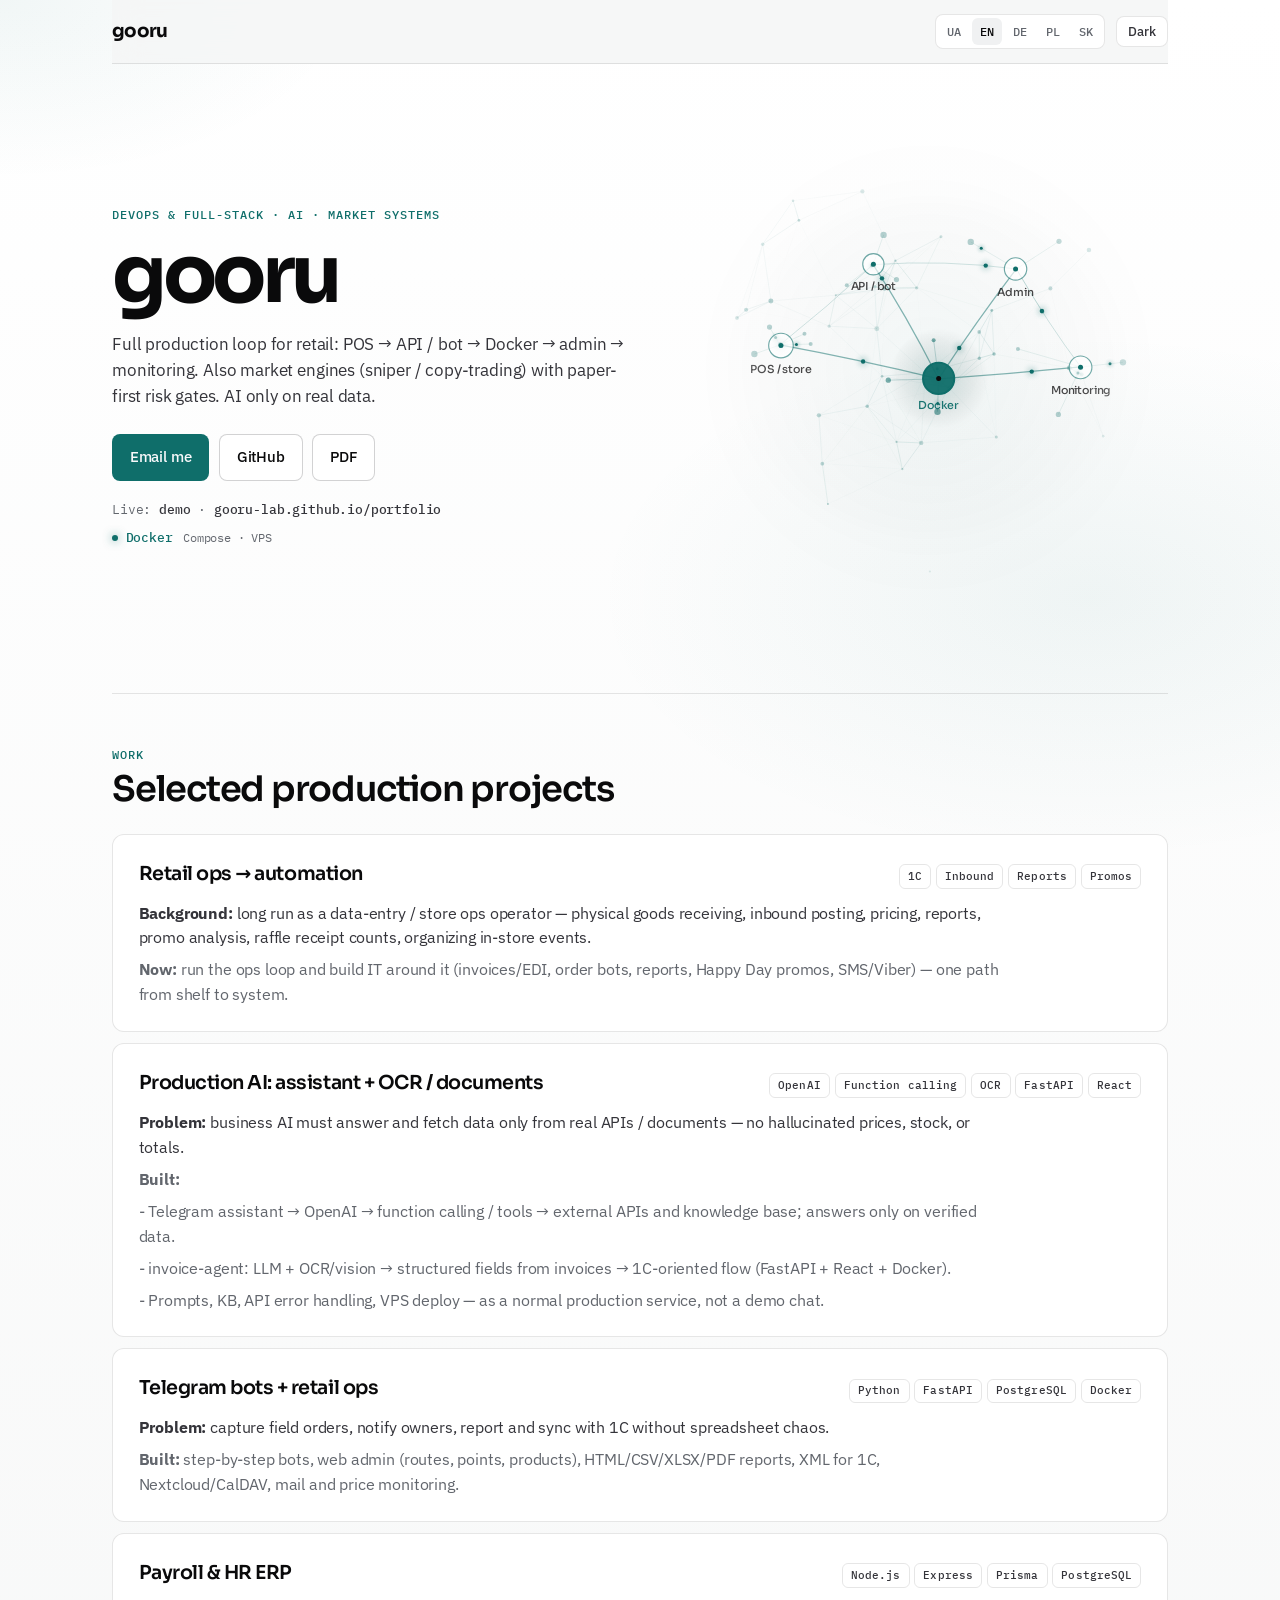
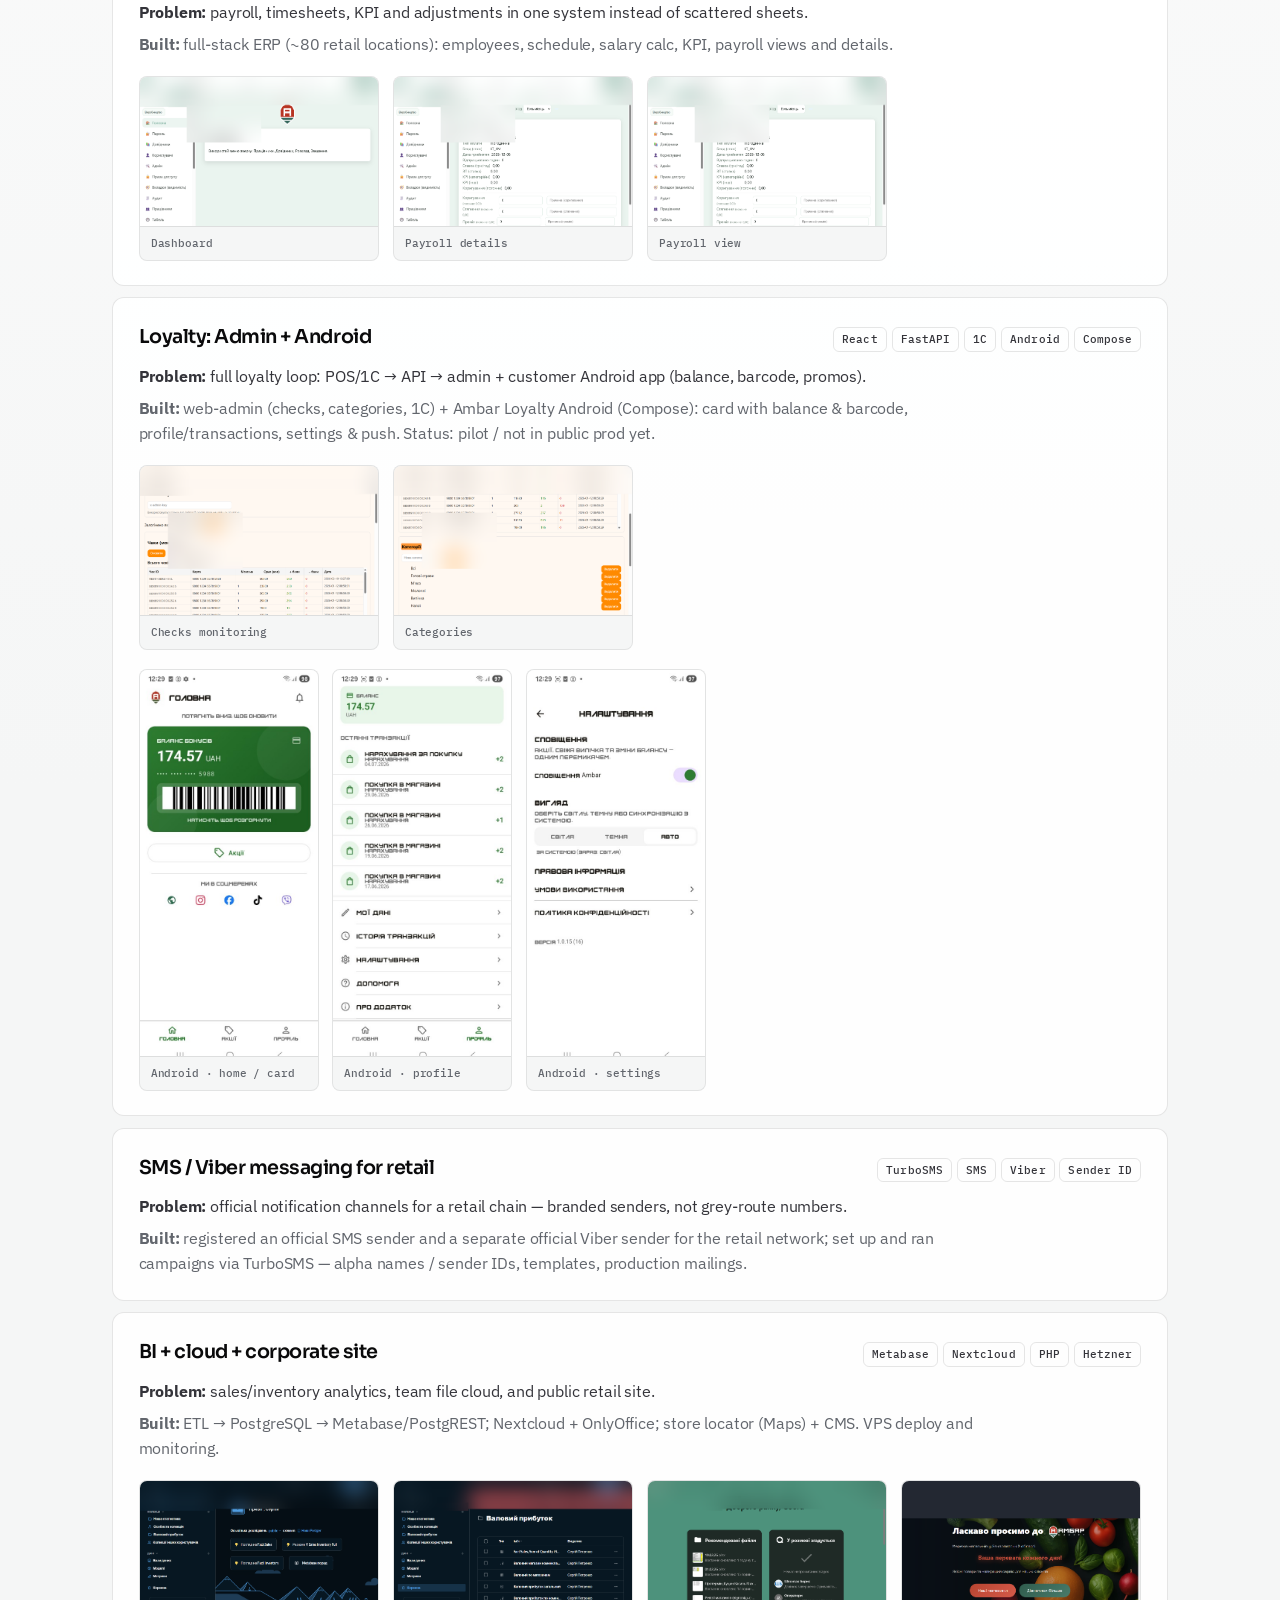
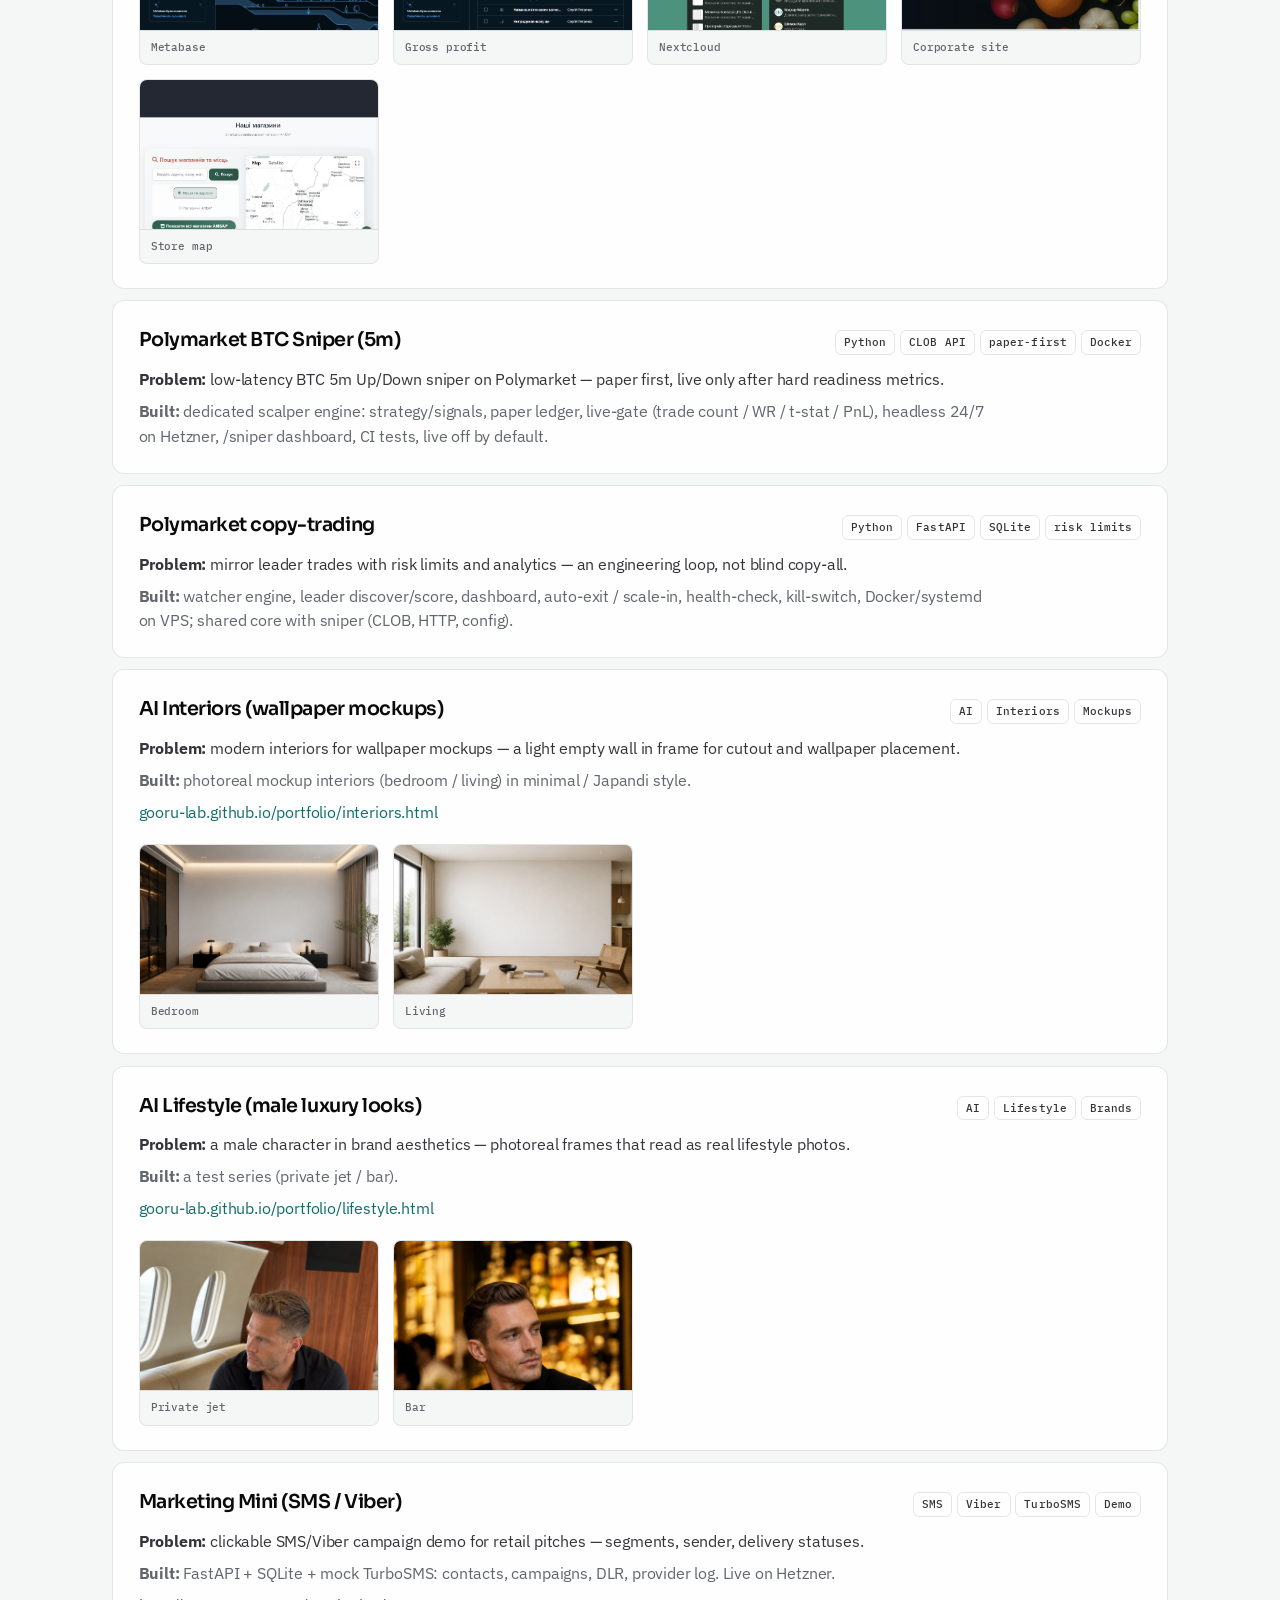
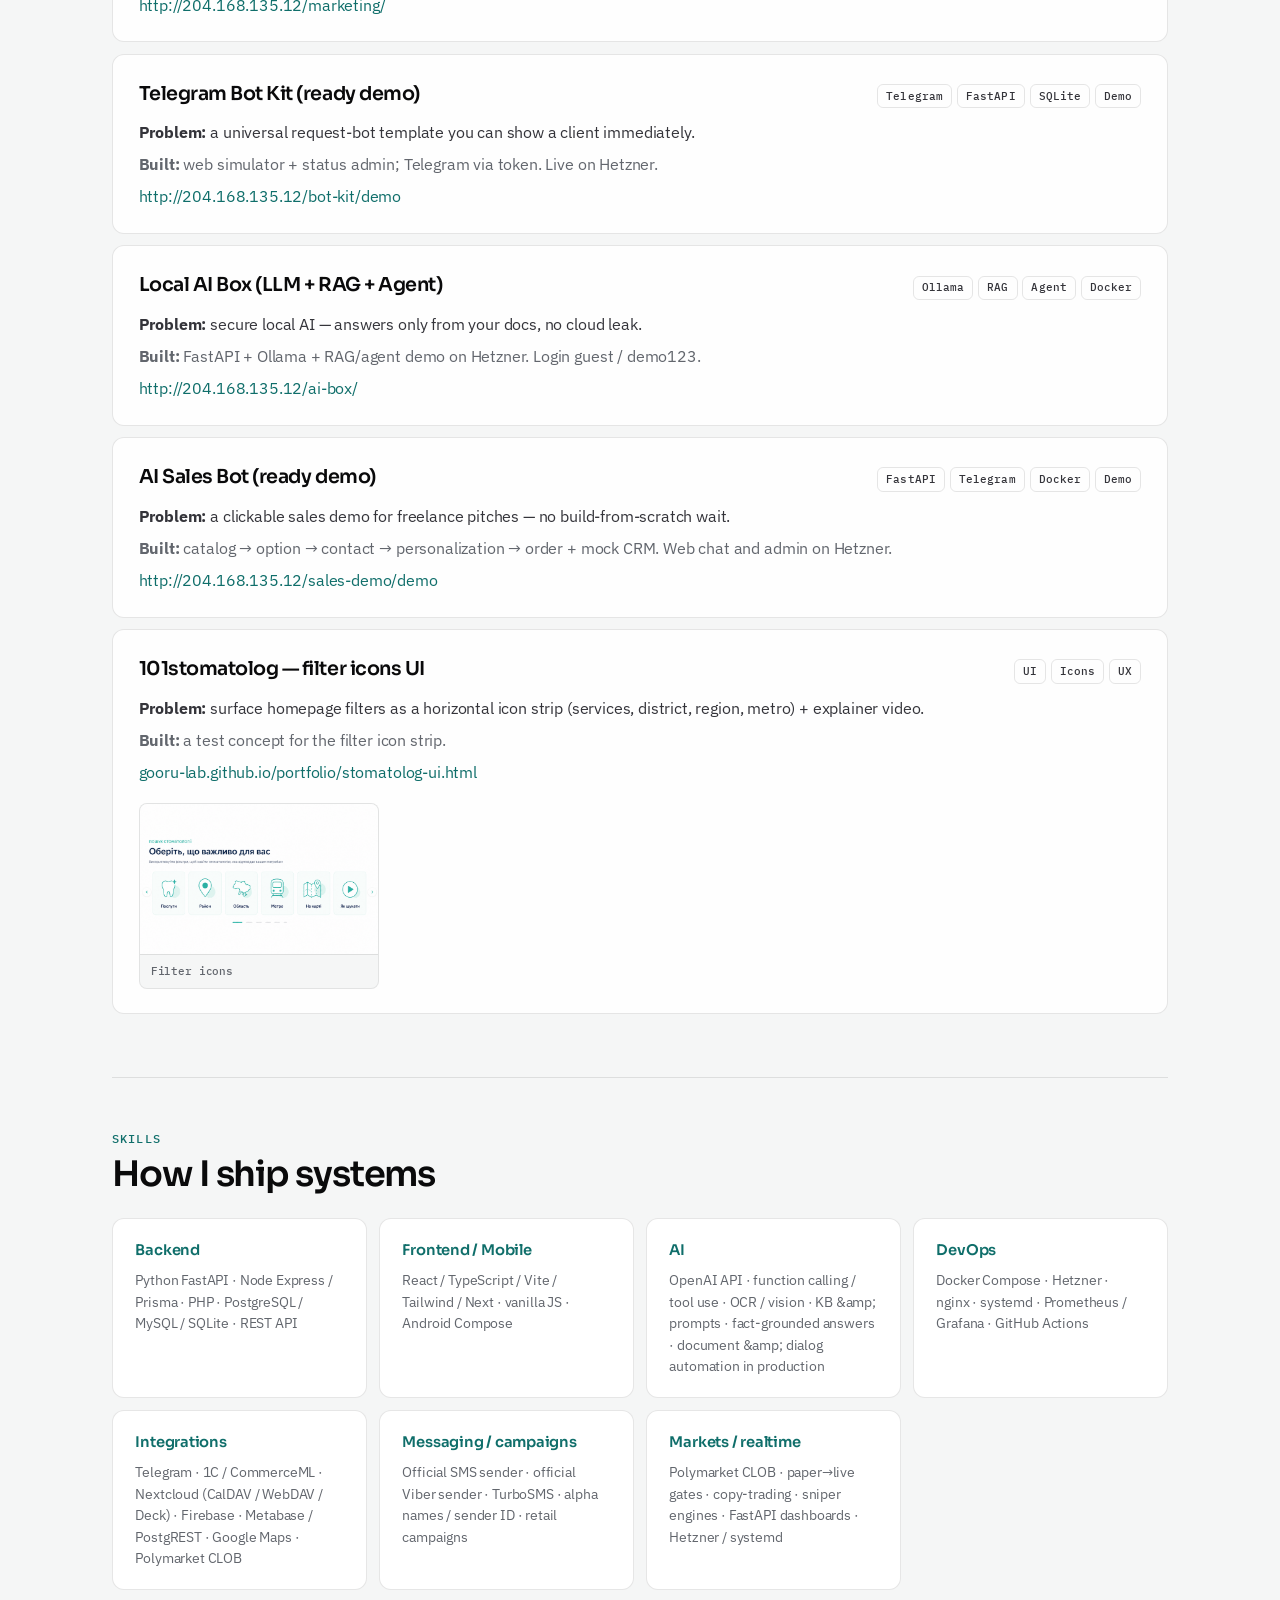
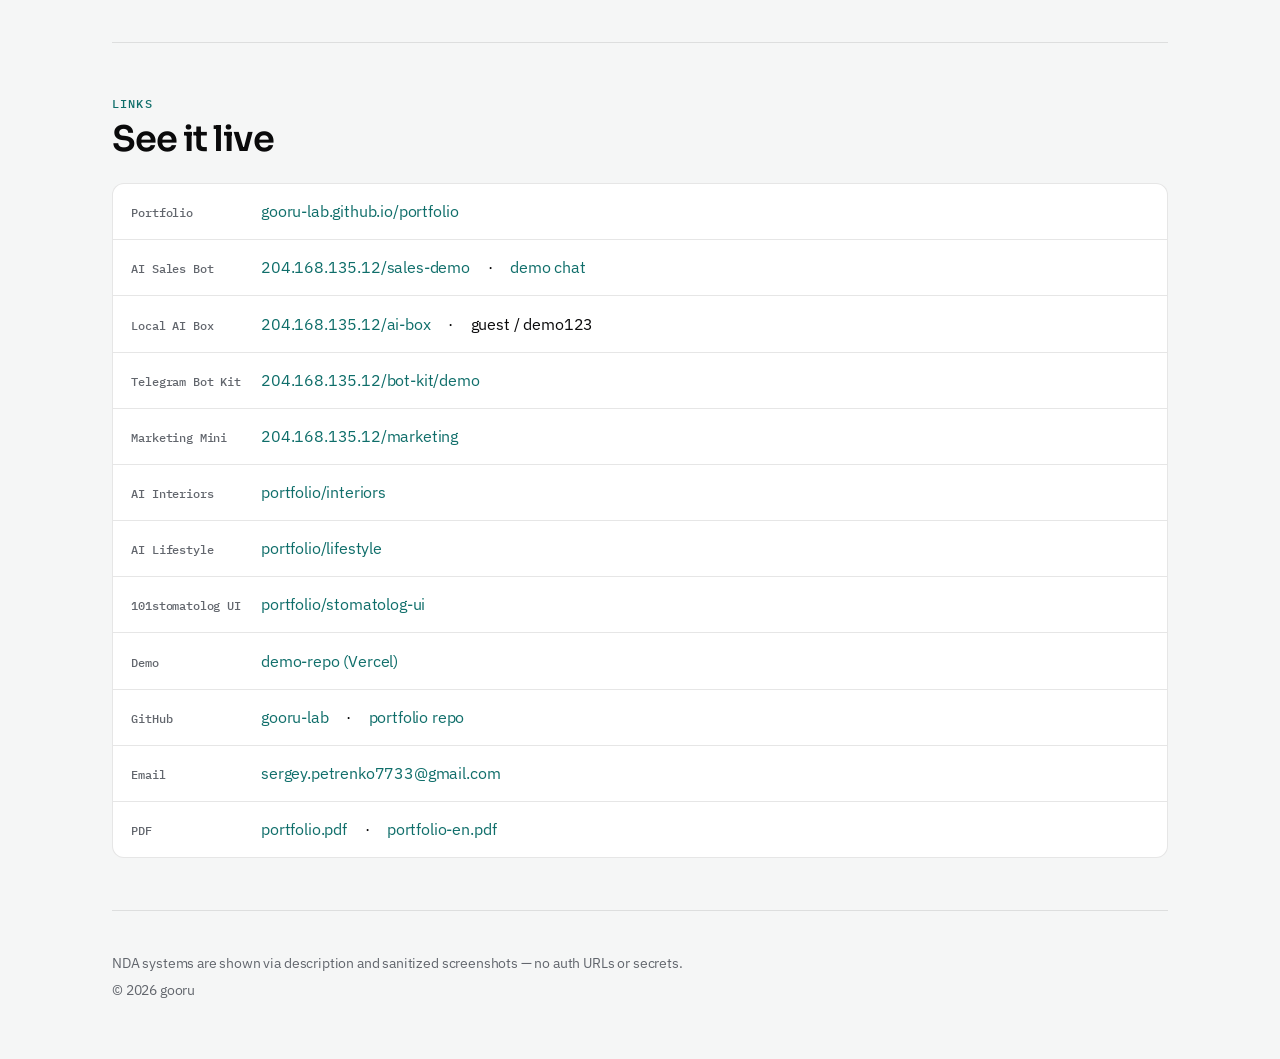
==== index.html @ 09d17966 "Add Marketing Mini ready demo (SMS/Viber) to portfolio. Co-authored-by: Cursor <cursoragent@cursor.c" ====
<!DOCTYPE html>
<html lang="uk" data-theme="dark" data-lang="uk">
<head>
  <meta charset="UTF-8">
  <meta name="viewport" content="width=device-width, initial-scale=1.0">
  <meta name="description" content="gooru — DevOps, Full-Stack, production AI для retail і market systems: боти, OpenAI/OCR, ERP, BI, Polymarket engines.">
  <meta name="theme-color" content="#0b0d10">
  <meta name="author" content="gooru / Сергій Петренко">
  <meta name="robots" content="index,follow">
  <title>gooru — Portfolio | DevOps, Full-Stack, AI</title>
  <link rel="canonical" href="https://gooru-lab.github.io/portfolio/">
  <meta property="og:type" content="website">
  <meta property="og:site_name" content="gooru">
  <meta property="og:title" content="gooru — Portfolio | DevOps, Full-Stack, AI">
  <meta property="og:description" content="gooru — DevOps, Full-Stack, production AI для retail і market systems: боти, OpenAI/OCR, ERP, BI, Polymarket engines.">
  <meta property="og:url" content="https://gooru-lab.github.io/portfolio/">
  <meta property="og:image" content="https://gooru-lab.github.io/portfolio/interiors/01-bedroom-modern.png">
  <meta property="og:locale" content="uk_UA">
  <meta name="twitter:card" content="summary_large_image">
  <meta name="twitter:title" content="gooru — Portfolio | DevOps, Full-Stack, AI">
  <meta name="twitter:description" content="gooru — DevOps, Full-Stack, production AI для retail і market systems: боти, OpenAI/OCR, ERP, BI, Polymarket engines.">
  <meta name="twitter:image" content="https://gooru-lab.github.io/portfolio/interiors/01-bedroom-modern.png">
  <link rel="preconnect" href="https://fonts.googleapis.com">
  <link rel="preconnect" href="https://fonts.gstatic.com" crossorigin>
  <link href="https://fonts.googleapis.com/css2?family=IBM+Plex+Mono:wght@400;500&family=IBM+Plex+Sans:wght@400;500;600&family=Sora:wght@600;700&display=swap" rel="stylesheet">
  <link rel="stylesheet" href="styles.css?v=9">
  <script src="theme.js"></script>
  <script src="i18n.js"></script>
  <script type="application/ld+json">
  {
    "@context": "https://schema.org",
    "@type": "Person",
    "name": "Сергій Петренко",
    "alternateName": "gooru",
    "url": "https://gooru-lab.github.io/portfolio/",
    "email": "mailto:sergey.petrenko7733@gmail.com",
    "jobTitle": "DevOps / Full-Stack / AI Engineer",
    "sameAs": [
      "https://github.com/gooru-lab"
    ]
  }
  </script>
  <!-- Google tag (gtag.js) -->
  <script async src="https://www.googletagmanager.com/gtag/js?id=G-QQHY5TNCYT"></script>
  <script>
    window.dataLayer = window.dataLayer || [];
    function gtag(){dataLayer.push(arguments);}
    gtag('js', new Date());
    gtag('config', 'G-QQHY5TNCYT');
  </script>
</head>
<body>
  <div class="wrap">
    <header class="topbar">
      <a class="brand-mark" href="index.html">gooru</a>
      <div class="topbar-controls">
        <nav class="lang" data-i18n-aria="langAria" aria-label="Мова">
          <button type="button" data-lang="uk" aria-current="page">UA</button>
          <button type="button" data-lang="en">EN</button>
          <button type="button" data-lang="de">DE</button>
          <button type="button" data-lang="pl">PL</button>
          <button type="button" data-lang="sk">SK</button>
        </nav>
        <button type="button" class="theme-toggle" id="theme-toggle">Світла</button>
      </div>
    </header>

                <section class="hero hero--split">
      <div class="hero-copy">
        <p class="hero-kicker" data-i18n="kicker">DevOps &amp; Full-Stack · AI · market systems</p>
        <h1>gooru</h1>
        <p class="hero-lead" data-i18n="lead">Повний контур production для retail: каса → API / бот → Docker → адмінка → моніторинг. Паралельно — market engines (sniper / copy-trading) з paper-first і ризик-гейтами. AI лише на реальних даних.</p>
        <div class="cta-row">
          <a class="btn btn-primary" href="mailto:sergey.petrenko7733@gmail.com" data-i18n="ctaWrite">Написати</a>
          <a class="btn btn-ghost" href="https://github.com/gooru-lab" target="_blank" rel="noopener">GitHub</a>
          <a class="btn btn-ghost" id="cta-pdf" href="portfolio.pdf" data-i18n="ctaPdf">PDF</a>
        </div>
        <p class="meta-line">
          <span data-i18n="live">Live:</span>
          <a href="https://demo-repo-iota-tawny.vercel.app" target="_blank" rel="noopener">demo</a>
          ·
          <a href="https://gooru-lab.github.io/portfolio/">gooru-lab.github.io/portfolio</a>
        </p>
        <p class="hero-live-node" id="hero-face-caption"></p>
      </div>
      <div class="hero-visual" aria-hidden="true">
        <div class="hero-stage" id="hero-stage">
          <canvas id="hero-net" class="hero-net" width="640" height="640"></canvas>
        </div>
      </div>
    </section>

    <section id="work">
      <p class="section-label" data-i18n="workLabel">Кейси</p>
      <h2 class="section-title" data-i18n="workTitle">Вибрані production-проєкти</h2>

      <article class="case">
        <div class="case-head">
          <h3 data-i18n="case1Title">Retail ops → автоматизація</h3>
          <div class="case-tags">
            <span class="tag" data-i18n="case1Tag1">1С</span>
            <span class="tag" data-i18n="case1Tag2">Накладні</span>
            <span class="tag" data-i18n="case1Tag3">Звіти</span>
            <span class="tag" data-i18n="case1Tag4">Акції</span>
          </div>
        </div>
        <p class="problem" data-i18n="case1P1" data-i18n-html="1"><strong>Бекграунд:</strong> довго працював оператором комп’ютерного набору — фізичний прийом товару, прихід, розцінка, звіти, аналіз акцій, прорахунок чеків під розіграші, організація свят у магазинах.</p>
        <p data-i18n="case1P2" data-i18n-html="1"><strong>Зараз:</strong> керую операційним контуром і будую під нього IT (накладні/EDIN, боти замовлень, звіти, акції Happy Day, SMS/Viber) — один контур від полиці до системи.</p>
      </article>

      <article class="case">
        <div class="case-head">
          <h3 data-i18n="case2Title">Production AI: асистент + OCR / документи</h3>
          <div class="case-tags">
            <span class="tag">OpenAI</span>
            <span class="tag">Function calling</span>
            <span class="tag">OCR</span>
            <span class="tag">FastAPI</span>
            <span class="tag">React</span>
          </div>
        </div>
        <p class="problem" data-i18n="case2P1" data-i18n-html="1"><strong>Задача:</strong> AI у бізнесі має відповідати й дістати дані лише з реальних API / документів — без галюцинацій цін, наявності чи сум.</p>
        <p data-i18n="case2P2" data-i18n-html="1"><strong>Зробив:</strong></p>
        <p data-i18n="case2P3">- Telegram-асистент → OpenAI → function calling / tools → зовнішні API та база знань; відповідь лише на перевірених даних.</p>
        <p data-i18n="case2P4">- invoice-agent: LLM + OCR/vision → структуровані поля з накладних/рахунків → контур під 1С (FastAPI + React + Docker).</p>
        <p data-i18n="case2P5">- Промпти, KB, обробка помилок API, деплой на VPS — як звичайний production-сервіс, не демо-чат.</p>
      </article>

      <article class="case">
        <div class="case-head">
          <h3 data-i18n="case3Title">Telegram-боти + замовлення / retail ops</h3>
          <div class="case-tags">
            <span class="tag">Python</span>
            <span class="tag">FastAPI</span>
            <span class="tag">PostgreSQL</span>
            <span class="tag">Docker</span>
          </div>
        </div>
        <p class="problem" data-i18n="case3P1" data-i18n-html="1"><strong>Задача:</strong> прийняти замовлення з поля, сповістити власника, звіти й обмін з 1С без ручного Excel-хаосу.</p>
        <p data-i18n="case3P2" data-i18n-html="1"><strong>Зробив:</strong> покрокові боти, веб-адмінка (маршрути, точки, товари), звіти HTML/CSV/XLSX/PDF, XML для 1С, інтеграції Nextcloud/CalDAV, моніторинг пошти та цін.</p>
      </article>

      <article class="case">
        <div class="case-head">
          <h3 data-i18n="case4Title" data-i18n-html="1">Payroll &amp; HR ERP</h3>
          <div class="case-tags">
            <span class="tag">Node.js</span>
            <span class="tag">Express</span>
            <span class="tag">Prisma</span>
            <span class="tag">PostgreSQL</span>
          </div>
        </div>
        <p class="problem" data-i18n="case4P1" data-i18n-html="1"><strong>Задача:</strong> зарплата, табель, KPI й коригування в одній системі замість розрізнених таблиць.</p>
        <p data-i18n="case4P2" data-i18n-html="1"><strong>Зробив:</strong> full-stack ERP (~80 точок мережі): працівники, розклад, розрахунок ЗП, KPI, перегляди й деталі нарахувань.</p>
        <div class="shots">
          <figure>
            <img src="payroll/01-home.png" alt="Payroll dashboard" loading="lazy">
            <figcaption data-i18n="figDash">Dashboard</figcaption>
          </figure>
          <figure>
            <img src="payroll/02-payroll-details.png" alt="Payroll details" loading="lazy">
            <figcaption data-i18n="figPayDetails">Деталі нарахувань</figcaption>
          </figure>
          <figure>
            <img src="payroll/03-payroll-view.png" alt="Payroll view" loading="lazy">
            <figcaption data-i18n="figPayView">Перегляд ЗП</figcaption>
          </figure>
        </div>
      </article>

      <article class="case">
        <div class="case-head">
          <h3 data-i18n="case5Title">Loyalty: Admin + Android</h3>
          <div class="case-tags">
            <span class="tag">React</span>
            <span class="tag">FastAPI</span>
            <span class="tag">1С</span>
            <span class="tag">Android</span>
            <span class="tag">Compose</span>
          </div>
        </div>
        <p class="problem" data-i18n="case5P1" data-i18n-html="1"><strong>Задача:</strong> повний контур лояльності: каса 1С → API → адмінка + мобільний клієнт для покупця (баланс, штрихкод, акції).</p>
        <p data-i18n="case5P2" data-i18n-html="1"><strong>Зробив:</strong> web-admin (чеки, категорії, інтеграція 1С) + Android-додаток Ambar Loyalty (Compose): картка з балансом і barcode, профіль/транзакції, налаштування й push. Статус: пілот / ще не в публічному проді.</p>
        <div class="shots">
          <figure>
            <img src="loyalty/01-checks-monitoring.png" alt="Checks monitoring" loading="lazy">
            <figcaption data-i18n="figChecks">Моніторинг чеків</figcaption>
          </figure>
          <figure>
            <img src="loyalty/02-categories.png" alt="Categories" loading="lazy">
            <figcaption data-i18n="figCats">Категорії</figcaption>
          </figure>
        </div>
        <div class="shots phone-shots">
          <figure>
            <img src="loyalty/01-home-card.png" alt="Ambar Loyalty home" loading="lazy">
            <figcaption data-i18n="figLoyalHome">Android · головна / картка</figcaption>
          </figure>
          <figure>
            <img src="loyalty/02-profile.png" alt="Ambar Loyalty profile" loading="lazy">
            <figcaption data-i18n="figLoyalProfile">Android · профіль</figcaption>
          </figure>
          <figure>
            <img src="loyalty/03-settings.png" alt="Ambar Loyalty settings" loading="lazy">
            <figcaption data-i18n="figLoyalSettings">Android · налаштування</figcaption>
          </figure>
        </div>
      </article>

      <article class="case">
        <div class="case-head">
          <h3 data-i18n="case6Title">SMS / Viber розсилки для retail</h3>
          <div class="case-tags">
            <span class="tag">TurboSMS</span>
            <span class="tag">SMS</span>
            <span class="tag">Viber</span>
            <span class="tag">Sender ID</span>
          </div>
        </div>
        <p class="problem" data-i18n="case6P1" data-i18n-html="1"><strong>Задача:</strong> офіційні канали сповіщень мережі — не «з сірого номера», а узгоджений відправник під бренд.</p>
        <p data-i18n="case6P2" data-i18n-html="1"><strong>Зробив:</strong> подав і провів реєстрацію офіційного SMS-відправника та окремо офіційного Viber-відправника для retail-мережі; налаштував і проводив розсилки через TurboSMS — альфа-імена / sender ID, шаблони, робочі кампанії.</p>
      </article>

      <article class="case">
        <div class="case-head">
          <h3 data-i18n="case7Title">BI + хмара + корпоративний сайт</h3>
          <div class="case-tags">
            <span class="tag">Metabase</span>
            <span class="tag">Nextcloud</span>
            <span class="tag">PHP</span>
            <span class="tag">Hetzner</span>
          </div>
        </div>
        <p class="problem" data-i18n="case7P1" data-i18n-html="1"><strong>Задача:</strong> аналітика продажів/залишків, файловий контур команди й публічний сайт мережі.</p>
        <p data-i18n="case7P2" data-i18n-html="1"><strong>Зробив:</strong> ETL → PostgreSQL → Metabase/PostgREST; Nextcloud + OnlyOffice; сайт з локатором магазинів (Maps) і CMS. Деплой і моніторинг на VPS.</p>
        <div class="shots">
          <figure>
            <img src="bi/01-metabase-home.png" alt="Metabase" loading="lazy">
            <figcaption>Metabase</figcaption>
          </figure>
          <figure>
            <img src="bi/03-gross-profit.png" alt="Gross profit" loading="lazy">
            <figcaption data-i18n="figGross">Валовий прибуток</figcaption>
          </figure>
          <figure>
            <img src="cloud/01-nextcloud-dashboard.png" alt="Nextcloud" loading="lazy">
            <figcaption>Nextcloud</figcaption>
          </figure>
          <figure>
            <img src="corporate-site/01-homepage.png" alt="Corporate site" loading="lazy">
            <figcaption data-i18n="figSite">Корпоративний сайт</figcaption>
          </figure>
          <figure>
            <img src="corporate-site/02-stores-map.png" alt="Store map" loading="lazy">
            <figcaption data-i18n="figMap">Карта магазинів</figcaption>
          </figure>
        </div>
      </article>

<article class="case">
        <div class="case-head">
          <h3 data-i18n="case8Title">Polymarket BTC Sniper (5m)</h3>
          <div class="case-tags">
            <span class="tag">Python</span>
            <span class="tag">CLOB API</span>
            <span class="tag">paper-first</span>
            <span class="tag">Docker</span>
          </div>
        </div>
        <p class="problem" data-i18n="case8P1" data-i18n-html="1"><strong>Задача:</strong> низьколатентний sniper для BTC 5m Up/Down на Polymarket — спочатку paper, live лише після жорстких метрик готовності.</p>
        <p data-i18n="case8P2" data-i18n-html="1"><strong>Зробив:</strong> окремий engine (`scalper`): стратегія й сигнали, paper ledger, live-gate (кількість угод / WR / t-stat / PnL), headless 24/7 на Hetzner, dashboard `/sniper`, CI-тести, безпечний режим без live за замовчуванням.</p>
      </article>

<article class="case">
        <div class="case-head">
          <h3 data-i18n="case9Title">Polymarket copy-trading</h3>
          <div class="case-tags">
            <span class="tag">Python</span>
            <span class="tag">FastAPI</span>
            <span class="tag">SQLite</span>
            <span class="tag">risk limits</span>
          </div>
        </div>
        <p class="problem" data-i18n="case9P1" data-i18n-html="1"><strong>Задача:</strong> дзеркало угод лідерів з ризик-лімітами й аналітикою — інженерний контур, а не «купи все підряд».</p>
        <p data-i18n="case9P2" data-i18n-html="1"><strong>Зробив:</strong> watcher engine, discover/score лідерів, dashboard, auto-exit / scale-in, health-check, kill-switch, деплой Docker/systemd на VPS; спільний core з sniper (CLOB, HTTP, config).</p>
      </article>

      <article class="case">
        <div class="case-head">
          <h3 data-i18n="case10Title">AI Interiors (wallpaper mockups)</h3>
          <div class="case-tags">
            <span class="tag">AI</span>
            <span class="tag">Interiors</span>
            <span class="tag">Mockups</span>
          </div>
        </div>
        <p class="problem" data-i18n="case10P1" data-i18n-html="1"><strong>Задача:</strong> сучасні інтер’єри під фотошпалери — світла порожня стіна в кадрі, щоб потім вирізати й підставляти шпалери.</p>
        <p data-i18n="case10P2" data-i18n-html="1"><strong>Зробив:</strong> серію photoreal mockup-інтер’єрів (bedroom / living) у мінімалістичному / Japandi стилі. Дивись галерею:</p>
        <p><a href="interiors.html">gooru-lab.github.io/portfolio/interiors.html</a></p>
        <div class="shots">
          <figure>
            <a href="interiors.html"><img src="interiors/01-bedroom-modern.png" alt="AI bedroom interior" loading="lazy"></a>
            <figcaption>Bedroom</figcaption>
          </figure>
          <figure>
            <a href="interiors.html"><img src="interiors/02-living-japandi.png" alt="AI living interior" loading="lazy"></a>
            <figcaption>Living</figcaption>
          </figure>
        </div>
      </article>

      <article class="case">
        <div class="case-head">
          <h3 data-i18n="case11Title">AI Lifestyle (male luxury looks)</h3>
          <div class="case-tags">
            <span class="tag">AI</span>
            <span class="tag">Lifestyle</span>
            <span class="tag">Brands</span>
          </div>
        </div>
        <p class="problem" data-i18n="case11P1" data-i18n-html="1"><strong>Задача:</strong> чоловічий персонаж у брендовій естетиці — photoreal кадри як реальні lifestyle-фото.</p>
        <p data-i18n="case11P2" data-i18n-html="1"><strong>Зробив:</strong> тестову серію (private jet / bar). Дивись галерею:</p>
        <p><a href="lifestyle.html">gooru-lab.github.io/portfolio/lifestyle.html</a></p>
        <div class="shots">
          <figure>
            <a href="lifestyle.html"><img src="lifestyle/01-male-private-jet.png" alt="Male luxury private jet" loading="lazy"></a>
            <figcaption>Private jet</figcaption>
          </figure>
          <figure>
            <a href="lifestyle.html"><img src="lifestyle/02-male-luxury-bar.png" alt="Male luxury bar" loading="lazy"></a>
            <figcaption>Bar</figcaption>
          </figure>
        </div>
      </article>


      <article class="case">
        <div class="case-head">
          <h3 data-i18n="case16Title">Marketing Mini (SMS / Viber)</h3>
          <div class="case-tags">
            <span class="tag">SMS</span>
            <span class="tag">Viber</span>
            <span class="tag">TurboSMS</span>
            <span class="tag">Demo</span>
          </div>
        </div>
        <p class="problem" data-i18n="case16P1" data-i18n-html="1"><strong>Задача:</strong> клікабельне демо розсилок SMS/Viber під retail і FH — сегменти, sender, статуси доставки.</p>
        <p data-i18n="case16P2" data-i18n-html="1"><strong>Зробив:</strong> FastAPI + SQLite + mock TurboSMS: контакти, кампанії, DLR, provider log. Live на Hetzner.</p>
        <p><a href="http://204.168.135.12/marketing/" target="_blank" rel="noopener">http://204.168.135.12/marketing/</a></p>
      </article>

      <article class="case">
        <div class="case-head">
          <h3 data-i18n="case15Title">Telegram Bot Kit (ready demo)</h3>
          <div class="case-tags">
            <span class="tag">Telegram</span>
            <span class="tag">FastAPI</span>
            <span class="tag">SQLite</span>
            <span class="tag">Demo</span>
          </div>
        </div>
        <p class="problem" data-i18n="case15P1" data-i18n-html="1"><strong>Задача:</strong> універсальний шаблон бота-заявки, який можна показати клієнту одразу.</p>
        <p data-i18n="case15P2" data-i18n-html="1"><strong>Зробив:</strong> web-симулятор + адмінка статусів; Telegram підключається токеном. Live на Hetzner.</p>
        <p><a href="http://204.168.135.12/bot-kit/demo" target="_blank" rel="noopener">http://204.168.135.12/bot-kit/demo</a></p>
      </article>

      <article class="case">
        <div class="case-head">
          <h3 data-i18n="case14Title">Local AI Box (LLM + RAG + Agent)</h3>
          <div class="case-tags">
            <span class="tag">Ollama</span>
            <span class="tag">RAG</span>
            <span class="tag">Agent</span>
            <span class="tag">Docker</span>
          </div>
        </div>
        <p class="problem" data-i18n="case14P1" data-i18n-html="1"><strong>Задача:</strong> безпечна локальна AI — відповіді лише з документів, без відправки даних у хмару.</p>
        <p data-i18n="case14P2" data-i18n-html="1"><strong>Зробив:</strong> FastAPI + Ollama + RAG/agent demo на Hetzner. Логін guest / demo123.</p>
        <p><a href="http://204.168.135.12/ai-box/" target="_blank" rel="noopener">http://204.168.135.12/ai-box/</a></p>
      </article>

      <article class="case">
        <div class="case-head">
          <h3 data-i18n="case13Title">AI Sales Bot (ready demo)</h3>
          <div class="case-tags">
            <span class="tag">FastAPI</span>
            <span class="tag">Telegram</span>
            <span class="tag">Docker</span>
            <span class="tag">Demo</span>
          </div>
        </div>
        <p class="problem" data-i18n="case13P1" data-i18n-html="1"><strong>Задача:</strong> готове клікабельне демо під ставки FH — sales-сценарій без очікування «зроблю з нуля».</p>
        <p data-i18n="case13P2" data-i18n-html="1"><strong>Зробив:</strong> каталог → варіант → контакт → персоналізація → замовлення + mock CRM. Web-чат і адмінка на Hetzner.</p>
        <p><a href="http://204.168.135.12/sales-demo/demo" target="_blank" rel="noopener">http://204.168.135.12/sales-demo/demo</a></p>
      </article>

      <article class="case">
        <div class="case-head">
          <h3 data-i18n="case12Title">101stomatolog — filter icons UI</h3>
          <div class="case-tags">
            <span class="tag">UI</span>
            <span class="tag">Icons</span>
            <span class="tag">UX</span>
          </div>
        </div>
        <p class="problem" data-i18n="case12P1" data-i18n-html="1"><strong>Задача:</strong> вивести на головну швидкі фільтри іконками з горизонтальним скролом (послуги, район, область, метро) + відео-пояснення.</p>
        <p data-i18n="case12P2" data-i18n-html="1"><strong>Зробив:</strong> тестовий концепт стрічки іконок. Дивись:</p>
        <p><a href="stomatolog-ui.html">gooru-lab.github.io/portfolio/stomatolog-ui.html</a></p>
        <div class="shots">
          <figure>
            <a href="stomatolog-ui.html"><img src="stomatolog-ui/01-filter-icons-strip.png" alt="Filter icons strip concept" loading="lazy"></a>
            <figcaption>Filter icons</figcaption>
          </figure>
        </div>
      </article>

    </section>

    <section id="stack">
      <p class="section-label" data-i18n="stackLabel">Навички</p>
      <h2 class="section-title" data-i18n="stackTitle">Чим збираю системи</h2>
      <div class="stack-grid">
        <div class="stack-block">
          <h3 data-i18n="stackBe">Backend</h3>
          <p>Python FastAPI · Node Express / Prisma · PHP · PostgreSQL / MySQL / SQLite · REST API</p>
        </div>
        <div class="stack-block">
          <h3 data-i18n="stackFe">Frontend / Mobile</h3>
          <p>React / TypeScript / Vite / Tailwind / Next · vanilla JS · Android Compose</p>
        </div>
        <div class="stack-block">
          <h3 data-i18n="stackAi">AI</h3>
          <p data-i18n="stackAiBody">OpenAI API · function calling / tool use · OCR / vision · KB і промпти · RAG-підхід до фактів · автоматизація документів і діалогів у проді</p>
        </div>
        <div class="stack-block">
          <h3 data-i18n="stackDevops">DevOps</h3>
          <p>Docker Compose · Hetzner · nginx · systemd · Prometheus / Grafana · GitHub Actions</p>
        </div>
        <div class="stack-block">
          <h3 data-i18n="stackInt">Інтеграції</h3>
          <p data-i18n="stackIntBody">Telegram · 1С / CommerceML · Nextcloud (CalDAV / WebDAV / Deck) · Firebase · Metabase / PostgREST · Google Maps</p>
        </div>
        <div class="stack-block">
          <h3 data-i18n="stackMsg">Messaging / розсилки</h3>
          <p data-i18n="stackMsgBody">Офіційний SMS-відправник · офіційний Viber-відправник · TurboSMS · альфа-імена / sender ID · кампанії для retail</p>
        </div>
        <div class="stack-block">
          <h3 data-i18n="stackMarkets">Markets / realtime</h3>
          <p data-i18n="stackMarketsBody">Polymarket CLOB · paper→live gates · copy-trading · sniper engines · FastAPI dashboards · Hetzner / systemd</p>
        </div>
      </div>
    </section>

    <section id="links">
      <p class="section-label" data-i18n="linksLabel">Посилання</p>
      <h2 class="section-title" data-i18n="linksTitle">Де подивитись наживо</h2>
      <div class="links">
        <div class="link-row">
          <strong data-i18n="linkPortfolio">Портфоліо</strong>
          <a href="https://gooru-lab.github.io/portfolio/">gooru-lab.github.io/portfolio</a>
        </div>
        <div class="link-row">
          <strong data-i18n="linkSalesBot">AI Sales Bot</strong>
          <a href="http://204.168.135.12/sales-demo/" target="_blank" rel="noopener">204.168.135.12/sales-demo</a>
          ·
          <a href="http://204.168.135.12/sales-demo/demo" target="_blank" rel="noopener">demo chat</a>
        </div>
        <div class="link-row">
          <strong data-i18n="linkAiBox">Local AI Box</strong>
          <a href="http://204.168.135.12/ai-box/" target="_blank" rel="noopener">204.168.135.12/ai-box</a>
          ·
          <span>guest / demo123</span>
        </div>
        <div class="link-row">
          <strong data-i18n="linkBotKit">Telegram Bot Kit</strong>
          <a href="http://204.168.135.12/bot-kit/demo" target="_blank" rel="noopener">204.168.135.12/bot-kit/demo</a>
        </div>
        <div class="link-row">
          <strong data-i18n="linkMarketing">Marketing Mini</strong>
          <a href="http://204.168.135.12/marketing/" target="_blank" rel="noopener">204.168.135.12/marketing</a>
        </div>
        <div class="link-row">
          <strong data-i18n="linkInteriors">AI Interiors</strong>
          <a href="interiors.html">portfolio/interiors</a>
        </div>
        <div class="link-row">
          <strong data-i18n="linkLifestyle">AI Lifestyle</strong>
          <a href="lifestyle.html">portfolio/lifestyle</a>
        </div>
        <div class="link-row">
          <strong data-i18n="linkStomatolog">101stomatolog UI</strong>
          <a href="stomatolog-ui.html">portfolio/stomatolog-ui</a>
        </div>
        <div class="link-row">
          <strong data-i18n="linkDemo">Demo</strong>
          <a href="https://demo-repo-iota-tawny.vercel.app" target="_blank" rel="noopener">demo-repo (Vercel)</a>
        </div>
        <div class="link-row">
          <strong data-i18n="linkGithub">GitHub</strong>
          <a href="https://github.com/gooru-lab" target="_blank" rel="noopener">gooru-lab</a>
          ·
          <a href="https://github.com/gooru-lab/portfolio" target="_blank" rel="noopener">portfolio repo</a>
        </div>
        <div class="link-row">
          <strong data-i18n="linkEmail">Email</strong>
          <a href="mailto:sergey.petrenko7733@gmail.com">sergey.petrenko7733@gmail.com</a>
        </div>
        <div class="link-row">
          <strong data-i18n="linkPdf">PDF</strong>
          <a href="portfolio.pdf">portfolio.pdf</a>
          ·
          <a href="portfolio-en.pdf">portfolio-en.pdf</a>
        </div>
      </div>
    </section>

    <footer>
      <p data-i18n="footerNda">Внутрішні NDA-системи показані описом і sanitized-скрінами — без auth-URL і секретів.</p>
      <p>© 2026 gooru</p>
    </footer>
  </div>
  <script src="hero-net.js?v=5"></script>
  <script src="analytics.js"></script>
</body>
</html>
---- styles.css ----
/* gooru portfolio — Linear-structure tokens (awesome-design-md) + gooru amber */
:root,
[data-theme="dark"] {
  --bg: #010102;
  --bg-soft: #0a0a0b;
  --bg-elev: #0f1011;
  --bg-elev-2: #141516;
  --ink: #f7f8f8;
  --muted: #8a8f98;
  --muted-strong: #d0d6e0;
  --line: #23252a;
  --line-strong: #34343a;
  --accent: #e2b13c;
  --accent-hover: #f0c85a;
  --accent-ink: #14110a;
  --accent-soft: rgba(226, 177, 60, 0.12);
  --glow: rgba(226, 177, 60, 0.07);
  --shadow: 0 24px 60px rgba(0, 0, 0, 0.55);
  --shot-border: #23252a;
  --max: 1120px;
  --page-gutter: clamp(1.25rem, 4vw, 2rem);
  --radius-sm: 6px;
  --radius-md: 8px;
  --radius-lg: 12px;
  --font-display: "Sora", system-ui, sans-serif;
  --font-body: "IBM Plex Sans", system-ui, sans-serif;
  --font-mono: "IBM Plex Mono", ui-monospace, monospace;
  color-scheme: dark;
}

[data-theme="light"] {
  --bg: #f5f6f6;
  --bg-soft: #ffffff;
  --bg-elev: #ffffff;
  --bg-elev-2: #f0f1f2;
  --ink: #0a0a0b;
  --muted: #62666d;
  --muted-strong: #34343a;
  --line: rgba(10, 10, 11, 0.1);
  --line-strong: rgba(10, 10, 11, 0.18);
  --accent: #0f6e6a;
  --accent-hover: #128a84;
  --accent-ink: #f7f8fa;
  --accent-soft: rgba(15, 110, 106, 0.1);
  --glow: rgba(15, 110, 106, 0.06);
  --shadow: 0 18px 40px rgba(10, 10, 11, 0.08);
  --shot-border: rgba(10, 10, 11, 0.08);
  color-scheme: light;
}

*,
*::before,
*::after {
  box-sizing: border-box;
}

html {
  scroll-behavior: smooth;
}

body {
  margin: 0;
  min-height: 100vh;
  color: var(--ink);
  font-family: var(--font-body);
  font-size: 1rem;
  line-height: 1.55;
  letter-spacing: -0.01em;
  background-color: var(--bg);
  background-image:
    radial-gradient(900px 480px at 85% 8%, var(--glow), transparent 55%),
    radial-gradient(700px 360px at 0% 0%, var(--glow), transparent 50%),
    linear-gradient(180deg, var(--bg-soft) 0%, var(--bg) 32%, var(--bg) 100%);
  transition: background-color 0.25s ease, color 0.25s ease;
}

::selection {
  background: var(--ink);
  color: var(--bg);
}

img {
  display: block;
  max-width: 100%;
  height: auto;
}

a {
  color: var(--accent);
  text-decoration: none;
}

a:hover {
  color: var(--accent-hover);
  text-decoration: underline;
  text-underline-offset: 0.18em;
}

.wrap {
  width: min(var(--max), 100%);
  margin: 0 auto;
  padding-left: max(var(--page-gutter), env(safe-area-inset-left, 0px));
  padding-right: max(var(--page-gutter), env(safe-area-inset-right, 0px));
}

/* —— Top bar —— */
.topbar {
  position: sticky;
  top: 0;
  z-index: 20;
  display: flex;
  justify-content: space-between;
  align-items: center;
  gap: 1rem;
  height: 64px;
  padding: 0;
  margin-bottom: 0;
  background: color-mix(in srgb, var(--bg) 82%, transparent);
  backdrop-filter: blur(14px) saturate(1.1);
  border-bottom: 1px solid var(--line);
}

.brand-mark {
  font-family: var(--font-display);
  font-weight: 700;
  font-size: 1.15rem;
  letter-spacing: -0.04em;
  color: var(--ink);
  text-decoration: none;
}

.brand-mark:hover {
  color: var(--accent);
  text-decoration: none;
}

.topbar-controls {
  display: flex;
  align-items: center;
  gap: 0.65rem;
}

.lang {
  display: inline-flex;
  gap: 0.15rem;
  padding: 0.2rem;
  border: 1px solid var(--line);
  border-radius: var(--radius-md);
  background: var(--bg-elev);
}

.lang button,
.lang a {
  appearance: none;
  border: 0;
  background: transparent;
  color: var(--muted);
  font-family: var(--font-mono);
  font-size: 0.72rem;
  font-weight: 500;
  letter-spacing: 0.02em;
  padding: 0.35rem 0.5rem;
  border-radius: var(--radius-sm);
  cursor: pointer;
  text-decoration: none;
}

.lang button[aria-current="page"],
.lang a[aria-current="page"] {
  color: var(--ink);
  background: var(--bg-elev-2);
}

.lang button:hover,
.lang a:hover {
  color: var(--ink);
  text-decoration: none;
}

.theme-toggle {
  appearance: none;
  border: 1px solid var(--line);
  background: var(--bg-elev);
  color: var(--muted-strong);
  font-family: var(--font-body);
  font-size: 0.8rem;
  font-weight: 500;
  padding: 0.4rem 0.7rem;
  border-radius: var(--radius-md);
  cursor: pointer;
}

.theme-toggle:hover {
  border-color: var(--line-strong);
  color: var(--ink);
}

.theme-toggle:focus-visible,
.lang button:focus-visible,
.btn:focus-visible {
  outline: 2px solid var(--accent);
  outline-offset: 2px;
}

/* —— Hero —— */
.hero {
  --hero-gap-xs: 0.5rem;
  --hero-gap-sm: 0.8rem;
  --hero-gap-md: 1.2rem;
  --hero-gap-lg: 1.55rem;
  padding: 2.75rem 0 2.5rem;
  border-bottom: 1px solid var(--line);
  animation: rise 0.7s ease both;
}

.hero--split {
  display: grid;
  grid-template-columns: minmax(0, 1.05fr) minmax(280px, 0.95fr);
  gap: 2rem 2.75rem;
  align-items: center;
  min-height: min(70vh, 640px);
  padding: 2.5rem 0 2.75rem;
}

.hero-copy {
  position: relative;
  z-index: 2;
  display: flex;
  flex-direction: column;
  align-items: flex-start;
  max-width: 36rem;
  animation: rise 0.85s ease both;
}

.hero-visual {
  position: relative;
  z-index: 1;
  min-width: 0;
  display: flex;
  align-items: center;
  justify-content: center;
}

.hero-stage {
  position: relative;
  width: 100%;
  max-width: 480px;
  aspect-ratio: 1 / 1;
  margin-inline: auto;
  border: 0;
  border-radius: 0;
  background: transparent;
  overflow: hidden;
  -webkit-mask-image: radial-gradient(ellipse 78% 72% at 50% 48%, #000 42%, transparent 88%);
  mask-image: radial-gradient(ellipse 78% 72% at 50% 48%, #000 42%, transparent 88%);
}

.hero-net {
  position: absolute;
  inset: 0;
  width: 100%;
  height: 100%;
  display: block;
}

.hero-kicker {
  margin: 0 0 var(--hero-gap-sm);
  font-family: var(--font-mono);
  color: var(--accent);
  font-size: 0.78rem;
  font-weight: 500;
  letter-spacing: 0.08em;
  text-transform: uppercase;
}

.hero h1 {
  margin: 0;
  font-family: var(--font-display);
  font-size: clamp(3rem, 7.5vw, 5rem);
  font-weight: 700;
  line-height: 0.94;
  letter-spacing: -0.055em;
}

.hero-lead {
  margin: var(--hero-gap-md) 0 0;
  max-width: 34rem;
  color: var(--muted-strong);
  font-size: 1.05rem;
  font-weight: 400;
  line-height: 1.55;
}

.cta-row {
  display: flex;
  flex-wrap: wrap;
  gap: 0.6rem;
  margin-top: var(--hero-gap-lg);
}

.btn {
  display: inline-flex;
  align-items: center;
  justify-content: center;
  padding: 0.7rem 1.05rem;
  border-radius: var(--radius-md);
  font-family: var(--font-body);
  font-weight: 500;
  font-size: 0.92rem;
  text-decoration: none;
  transition: transform 0.15s ease, background 0.15s ease, border-color 0.15s ease, color 0.15s ease;
}

.btn:hover {
  text-decoration: none;
  transform: translateY(-1px);
}

.btn-primary {
  background: var(--accent);
  color: var(--accent-ink);
  border: 1px solid transparent;
}

.btn-primary:hover {
  background: var(--accent-hover);
  color: var(--accent-ink);
}

.btn-ghost {
  border: 1px solid var(--line-strong);
  color: var(--ink);
  background: color-mix(in srgb, var(--bg-elev) 70%, transparent);
}

.btn-ghost:hover {
  border-color: var(--accent);
  color: var(--accent);
}

.meta-line {
  margin: var(--hero-gap-md) 0 0;
  color: var(--muted);
  font-family: var(--font-mono);
  font-size: 0.8rem;
}

.meta-line a {
  color: var(--muted-strong);
  font-weight: 500;
}

.hero-live-node {
  margin: var(--hero-gap-xs) 0 0;
  min-height: 0;
  display: flex;
  flex-wrap: wrap;
  gap: 0.3rem 0.65rem;
  align-items: baseline;
  font-family: var(--font-mono);
  pointer-events: none;
}

.hero-live-node:empty {
  display: none;
}

.hero-live-node strong {
  color: var(--accent);
  font-size: 0.82rem;
  font-weight: 500;
}

.hero-live-node span {
  color: var(--muted);
  font-size: 0.76rem;
  font-weight: 400;
}

.hero-live-node strong::before {
  content: "";
  display: inline-block;
  width: 0.4rem;
  height: 0.4rem;
  margin-right: 0.45rem;
  border-radius: 50%;
  background: var(--accent);
  box-shadow: 0 0 10px color-mix(in srgb, var(--accent) 70%, transparent);
  vertical-align: 0.05em;
}

@keyframes rise {
  from {
    opacity: 0;
    transform: translateY(12px);
  }
  to {
    opacity: 1;
    transform: none;
  }
}

/* —— Sections —— */
section {
  padding: 3.25rem 0;
  border-bottom: 1px solid var(--line);
}

.section-label {
  margin: 0 0 0.35rem;
  font-family: var(--font-mono);
  color: var(--accent);
  font-size: 0.72rem;
  font-weight: 500;
  letter-spacing: 0.1em;
  text-transform: uppercase;
}

.section-title {
  margin: 0 0 1.5rem;
  font-family: var(--font-display);
  font-size: clamp(1.7rem, 3vw, 2.2rem);
  font-weight: 600;
  letter-spacing: -0.035em;
  line-height: 1.15;
}

/* —— Cases —— */
.case {
  padding: 1.5rem 1.6rem;
  margin: 0 0 0.7rem;
  border: 1px solid var(--line);
  border-radius: var(--radius-lg);
  background: color-mix(in srgb, var(--bg-elev) 88%, transparent);
}

.case:first-of-type {
  margin-top: 0;
}

.case-head {
  display: flex;
  flex-wrap: wrap;
  justify-content: space-between;
  gap: 0.75rem 1.5rem;
  align-items: baseline;
  margin-bottom: 0.75rem;
}

.case h3 {
  margin: 0;
  font-family: var(--font-display);
  font-size: 1.2rem;
  font-weight: 600;
  letter-spacing: -0.025em;
}

.case-tags {
  display: flex;
  flex-wrap: wrap;
  gap: 0.3rem;
}

.tag {
  font-family: var(--font-mono);
  font-size: 0.68rem;
  font-weight: 500;
  letter-spacing: 0.01em;
  color: var(--muted-strong);
  border: 1px solid var(--line);
  padding: 0.18rem 0.5rem;
  border-radius: var(--radius-sm);
  background: transparent;
}

.case p {
  margin: 0.45rem 0 0;
  color: var(--muted);
  max-width: 54rem;
}

.case .problem {
  color: var(--muted-strong);
}

.shots {
  display: grid;
  grid-template-columns: repeat(auto-fill, minmax(240px, 1fr));
  gap: 0.85rem;
  margin-top: 1.2rem;
}

.interiors-grid {
  grid-template-columns: repeat(auto-fill, minmax(280px, 1fr));
}

.interiors-grid img {
  aspect-ratio: 16 / 10;
  object-fit: cover;
  object-position: center;
}

.shots figure {
  margin: 0;
  background: var(--bg);
  border: 1px solid var(--shot-border);
  border-radius: var(--radius-md);
  overflow: hidden;
  transition: border-color 0.2s ease, transform 0.25s ease;
}

.shots figure:hover {
  border-color: var(--line-strong);
  transform: translateY(-2px);
}

.shots img {
  width: 100%;
  aspect-ratio: 16 / 10;
  object-fit: cover;
  object-position: top;
  transition: transform 0.4s ease;
}

.shots figure:hover img {
  transform: scale(1.02);
}


.phone-shots {
  grid-template-columns: repeat(auto-fill, minmax(140px, 180px));
  justify-content: start;
}

.phone-shots img {
  aspect-ratio: 9 / 19.5;
  object-fit: cover;
  object-position: top center;
}

.shots figcaption {
  padding: 0.5rem 0.7rem;
  font-family: var(--font-mono);
  font-size: 0.7rem;
  font-weight: 500;
  color: var(--muted);
  border-top: 1px solid var(--line);
}

/* —— Stack —— */
.stack-grid {
  display: grid;
  grid-template-columns: repeat(auto-fit, minmax(220px, 1fr));
  gap: 0.75rem;
}

.stack-block {
  padding: 1.25rem 1.4rem;
  background: var(--bg-elev);
  border: 1px solid var(--line);
  border-radius: var(--radius-lg);
  min-height: 7.2rem;
}

.stack-block h3 {
  margin: 0 0 0.45rem;
  font-family: var(--font-display);
  font-size: 0.92rem;
  font-weight: 600;
  color: var(--accent);
  letter-spacing: -0.015em;
}

.stack-block p {
  margin: 0;
  color: var(--muted);
  font-size: 0.9rem;
  line-height: 1.5;
}

/* —— Links —— */
.links {
  display: flex;
  flex-direction: column;
  border: 1px solid var(--line);
  border-radius: var(--radius-lg);
  overflow: hidden;
  background: var(--bg-elev);
}

.link-row {
  display: flex;
  flex-wrap: wrap;
  gap: 0.4rem 1.1rem;
  align-items: baseline;
  padding: 0.95rem 1.15rem;
  border-top: 1px solid var(--line);
}

.link-row:first-child {
  border-top: none;
}

.link-row strong {
  min-width: 7rem;
  font-family: var(--font-mono);
  font-size: 0.78rem;
  font-weight: 500;
  color: var(--muted);
}

/* —— Footer —— */
footer {
  padding: 2.25rem 0 3.25rem;
  color: var(--muted);
  font-size: 0.88rem;
}

footer p {
  margin: 0.35rem 0;
}

@media (max-width: 900px) {
  .hero--split {
    grid-template-columns: 1fr;
    gap: 1.5rem;
    min-height: auto;
    padding: 2rem 0 2.25rem;
  }

  .hero-visual {
    order: -1;
  }

  .hero-stage {
    max-width: 420px;
  }

  .hero-copy {
    max-width: 100%;
  }

  .case {
    padding: 1.25rem 1.25rem;
  }

  section {
    padding: 2.5rem 0;
  }
}

@media (max-width: 640px) {
  .hero {
    padding: 1.75rem 0 1.75rem;
  }

  .hero--split {
    padding: 1.5rem 0 1.85rem;
    gap: 1.25rem;
  }

  .cta-row {
    flex-direction: column;
    width: 100%;
  }

  .btn {
    width: 100%;
  }

  .topbar {
    flex-wrap: wrap;
    height: auto;
    padding: 0.65rem 0;
    gap: 0.65rem;
  }

  .lang button,
  .lang a {
    padding: 0.32rem 0.42rem;
  }

  section {
    padding: 2.15rem 0;
  }

  .section-title {
    margin-bottom: 1.2rem;
  }
}

@media (prefers-reduced-motion: reduce) {
  html {
    scroll-behavior: auto;
  }

  .hero,
  .hero-copy,
  .btn,
  .shots figure,
  .shots img,
  .theme-toggle {
    animation: none;
    transition: none;
  }
}
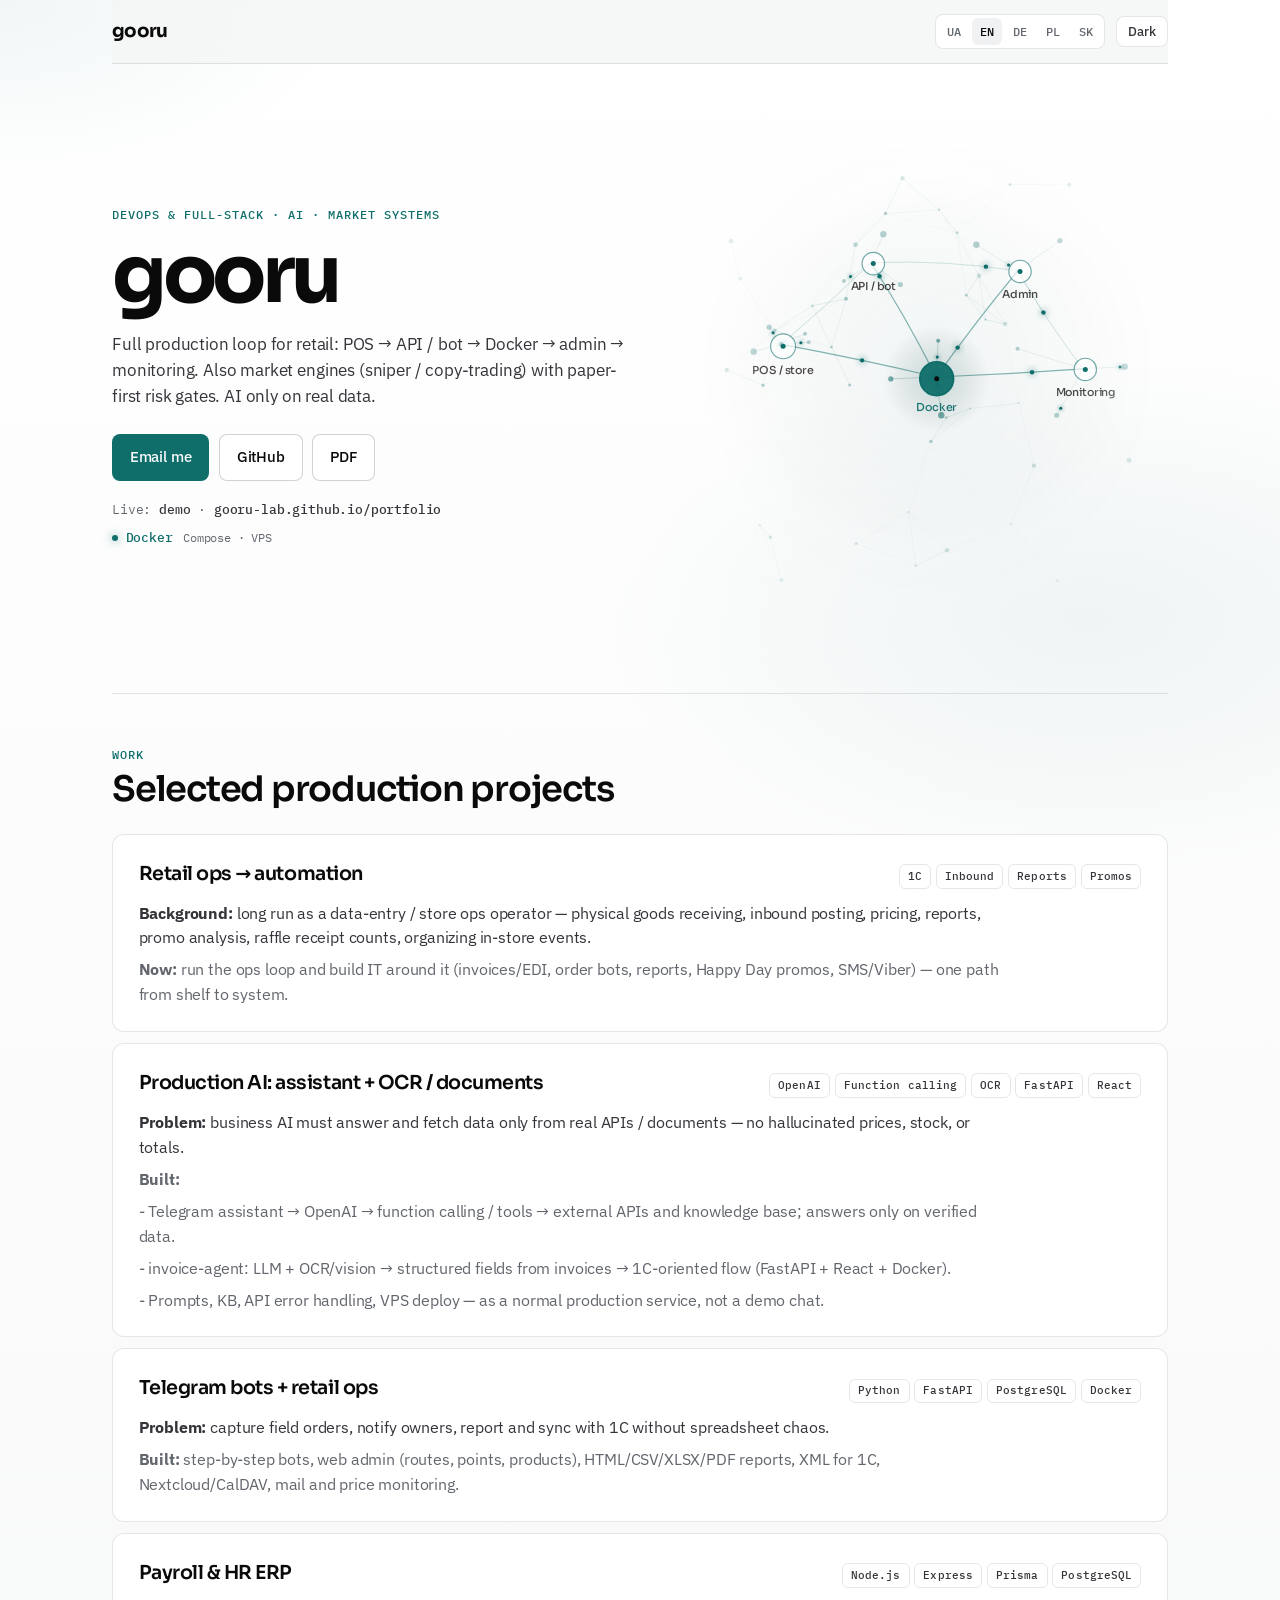
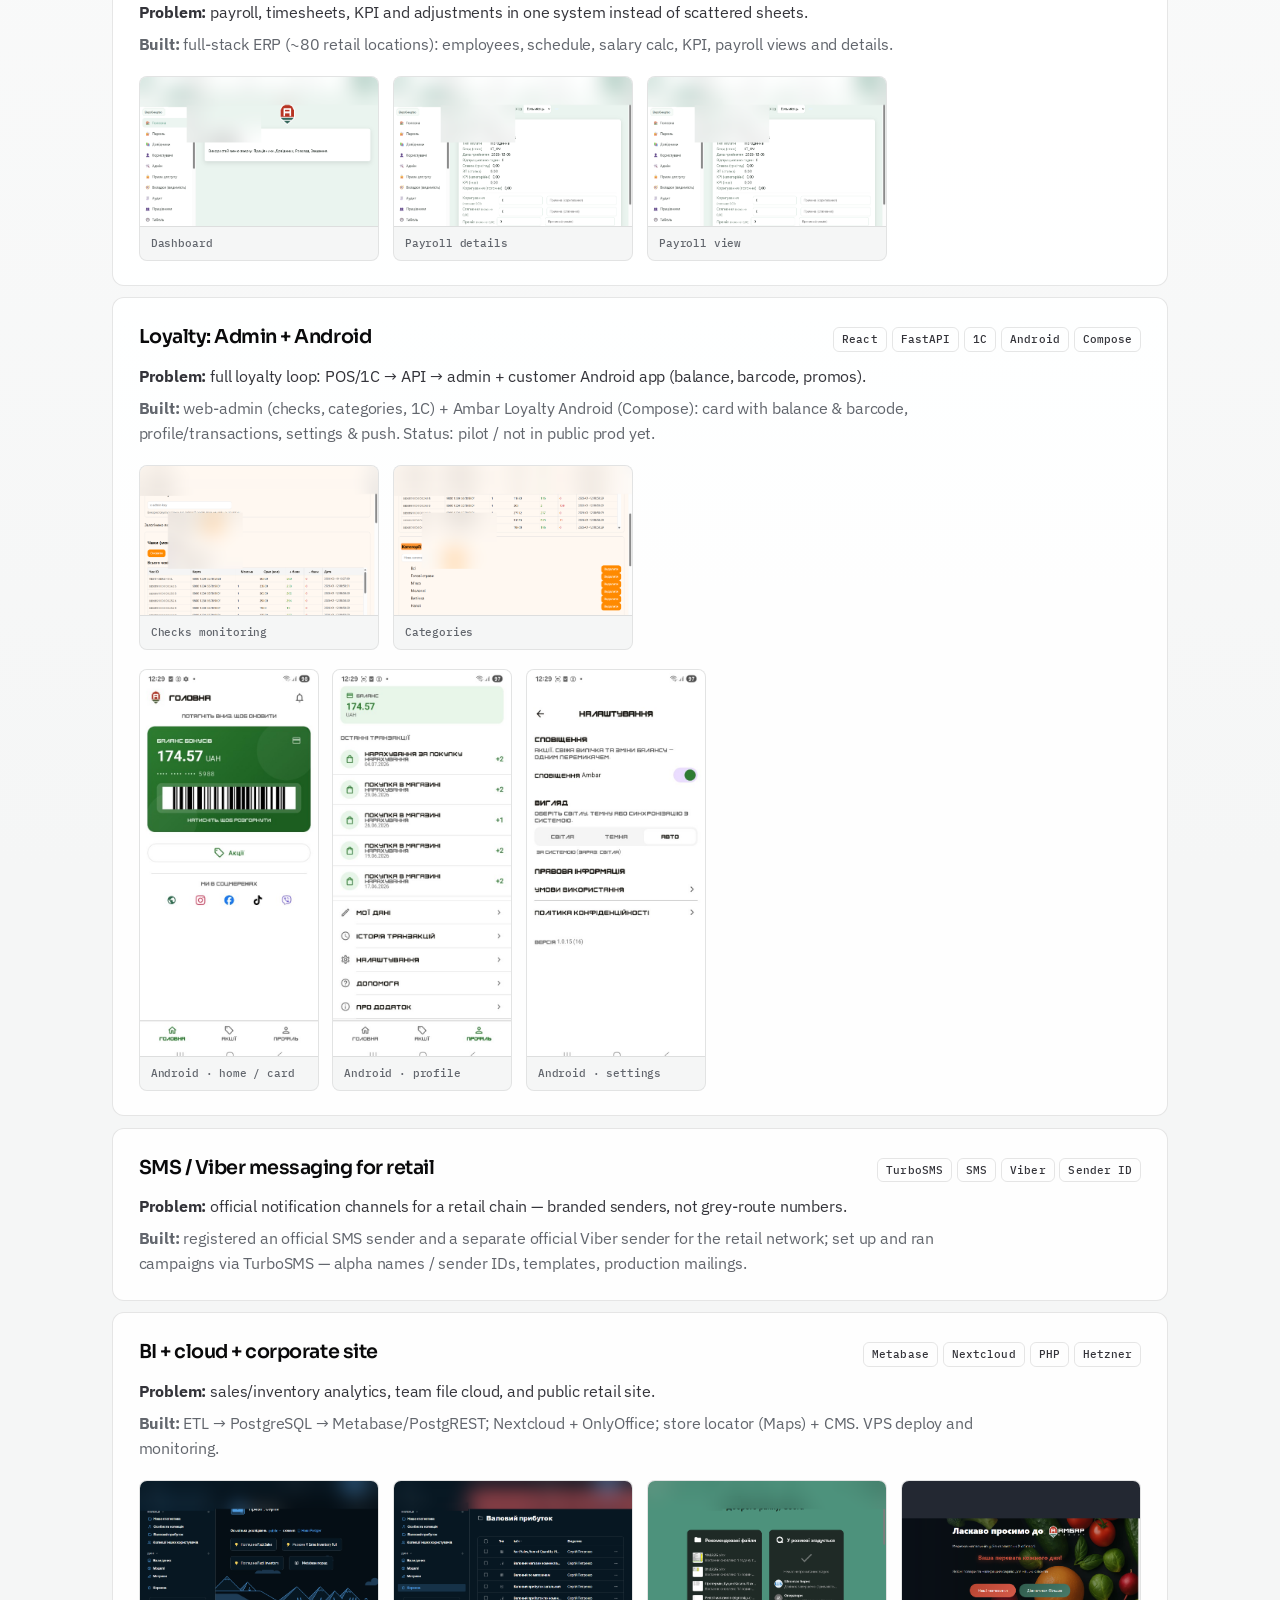
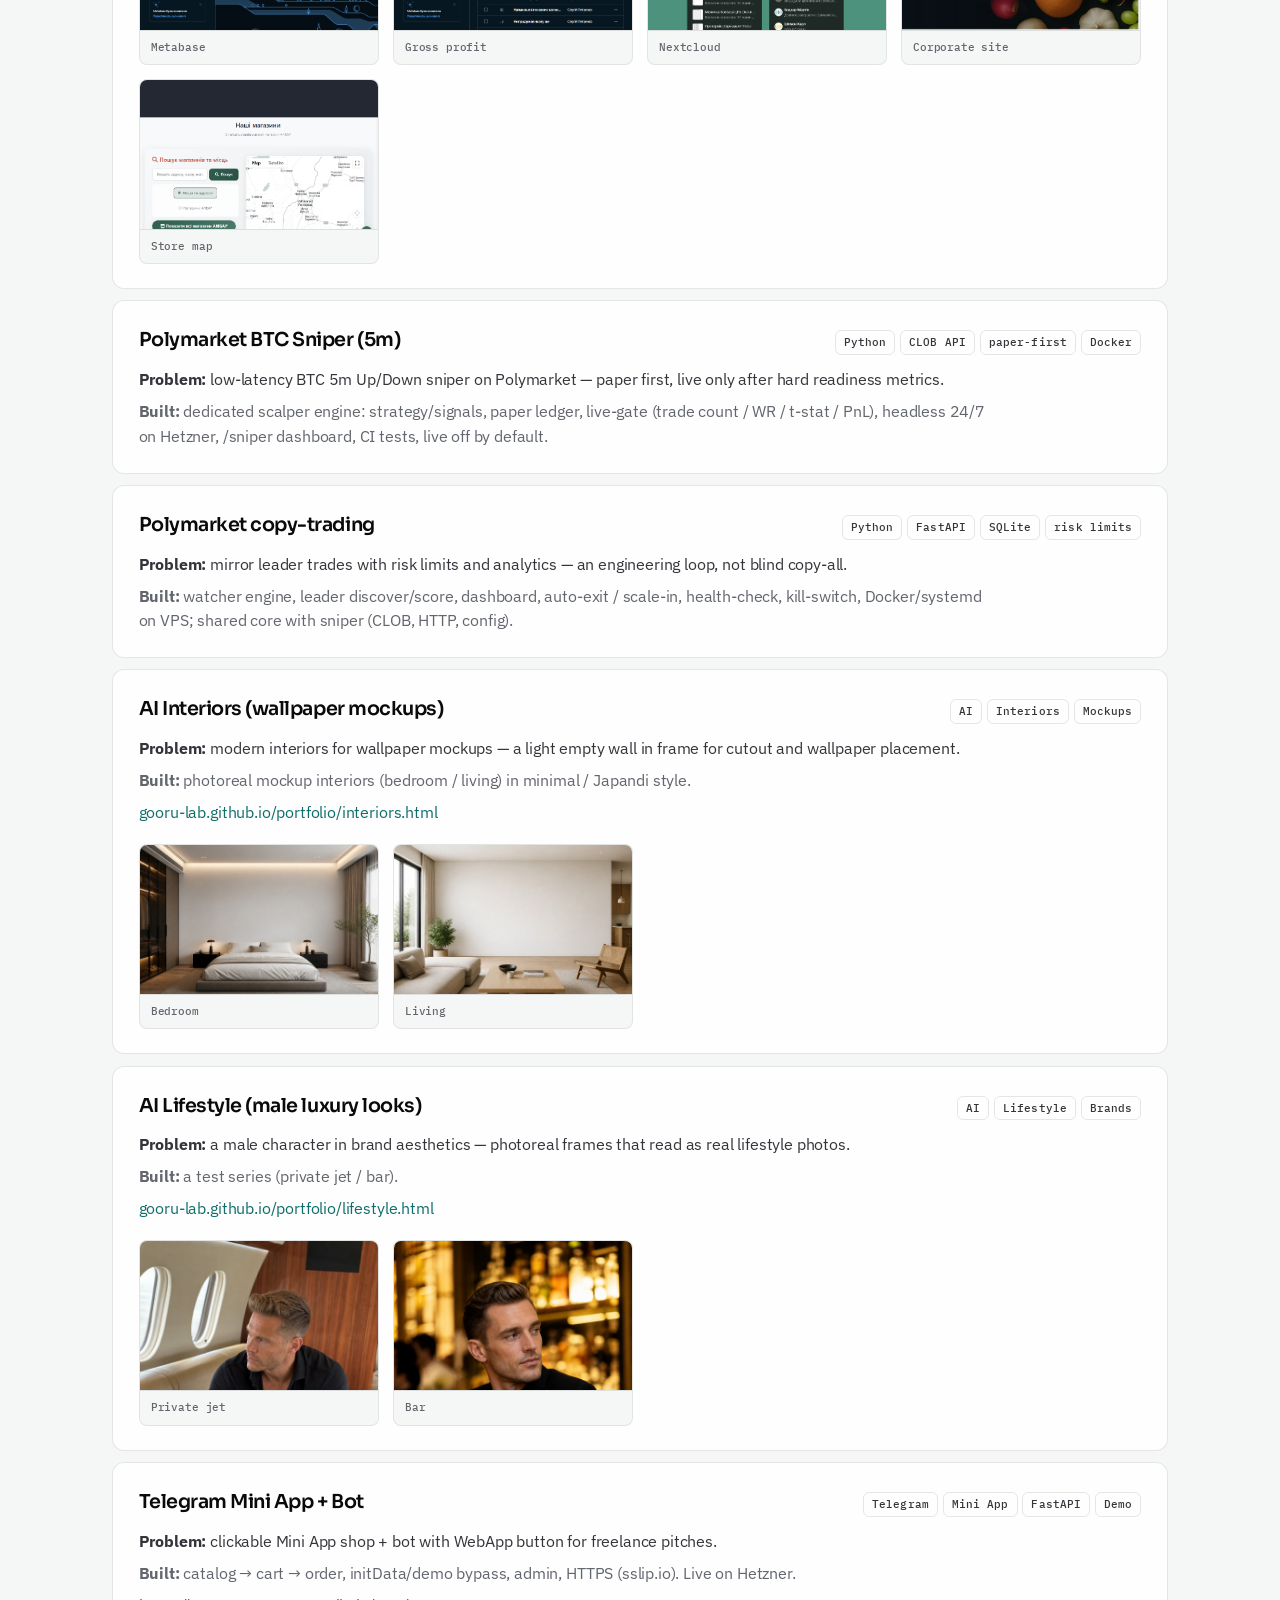
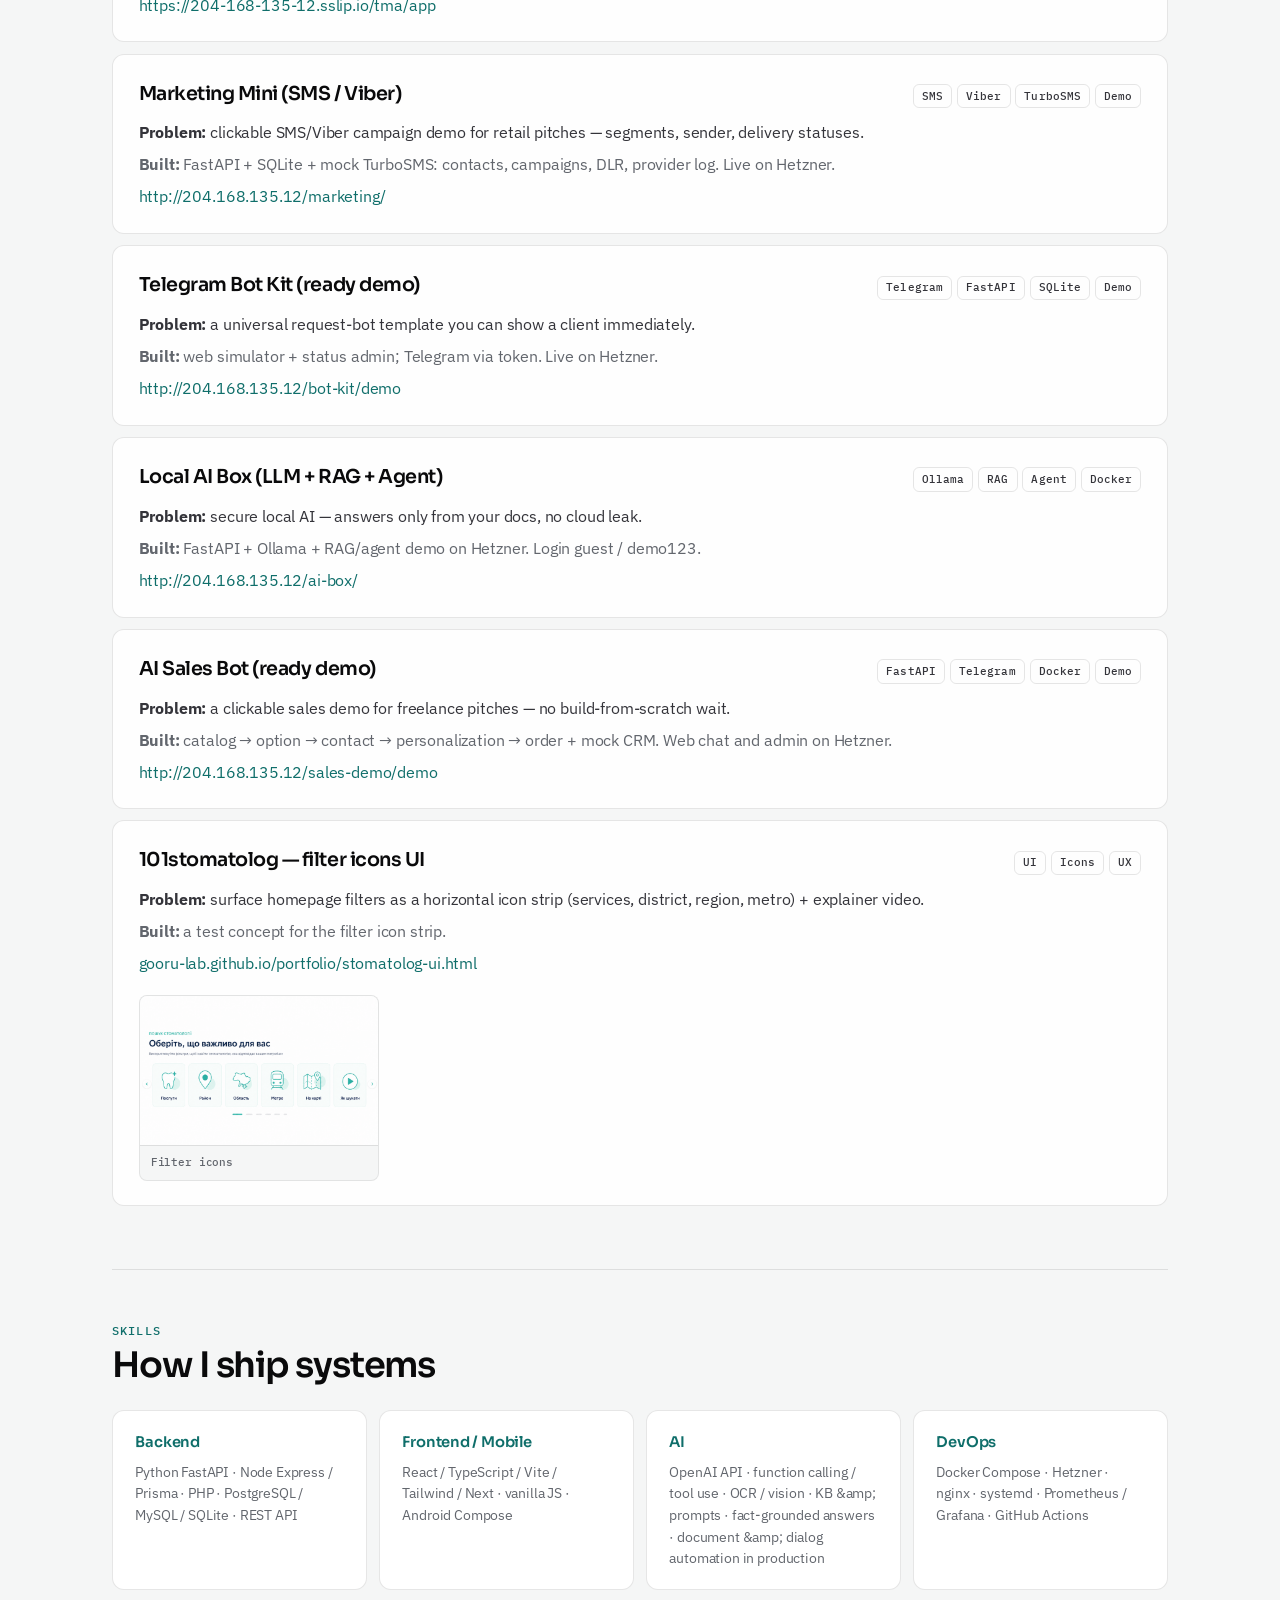
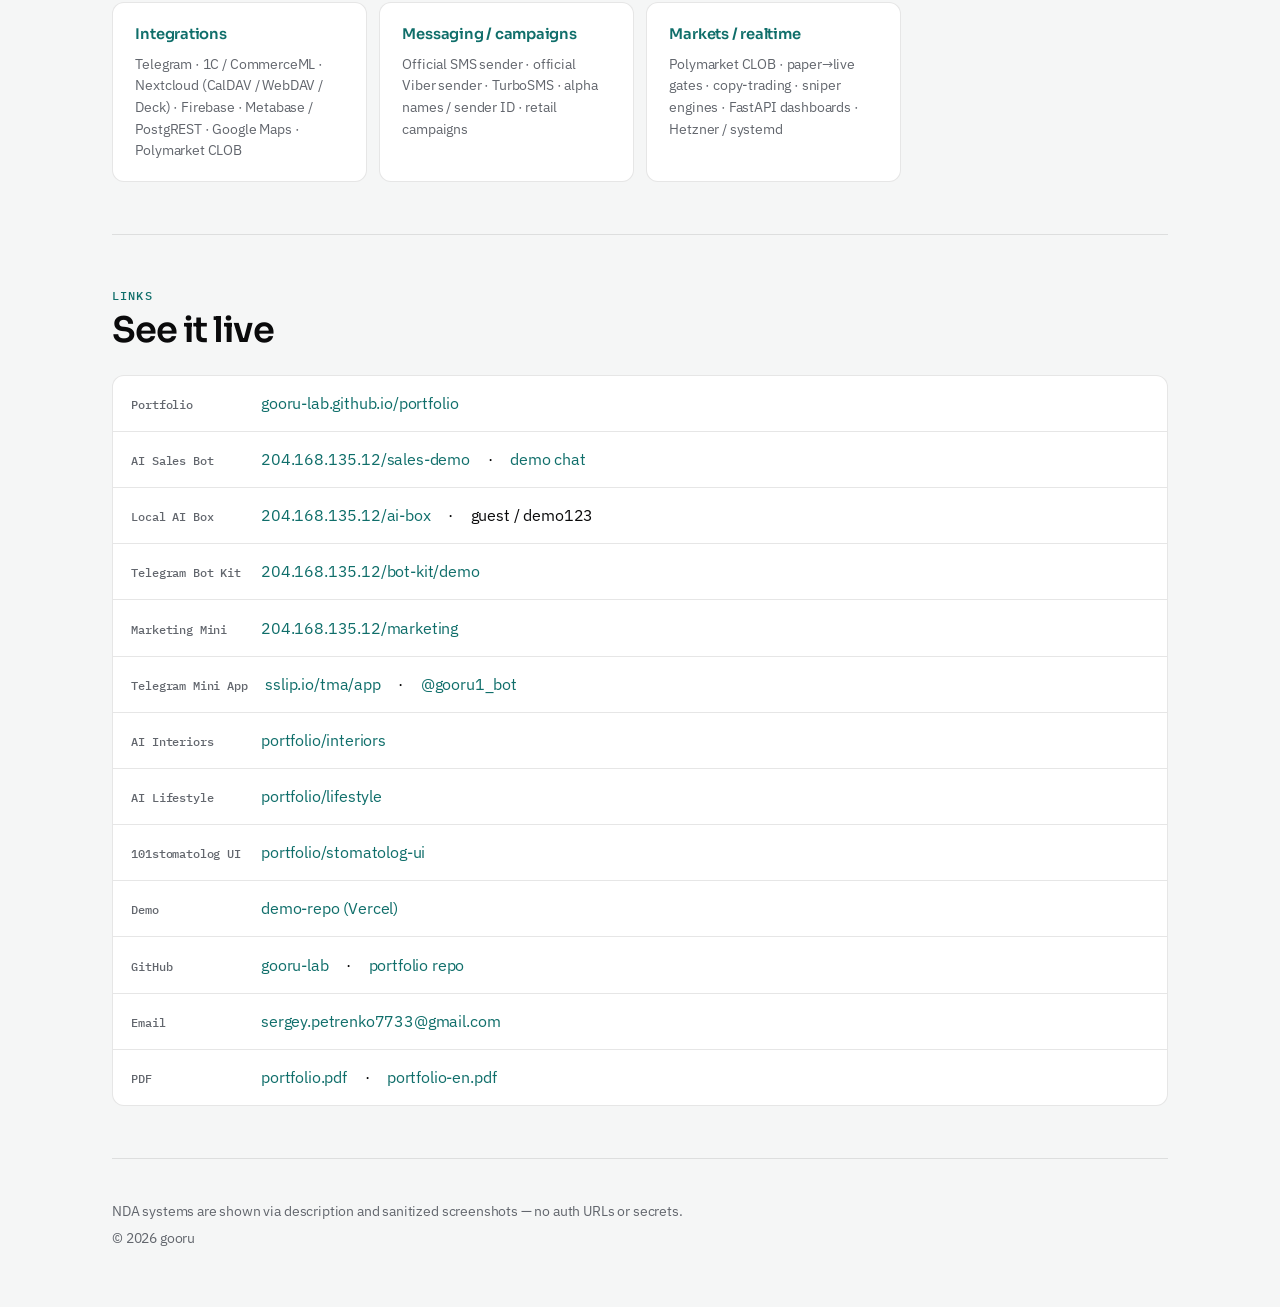
==== commit c4ff92cb: "Add Telegram Mini App ready demo to portfolio. Co-authored-by: Cursor <cursoragent@cursor.com>" ====
--- a/index.html
+++ b/index.html
@@ -336,6 +336,21 @@
 
       <article class="case">
         <div class="case-head">
+          <h3 data-i18n="case17Title">Telegram Mini App + Bot</h3>
+          <div class="case-tags">
+            <span class="tag">Telegram</span>
+            <span class="tag">Mini App</span>
+            <span class="tag">FastAPI</span>
+            <span class="tag">Demo</span>
+          </div>
+        </div>
+        <p class="problem" data-i18n="case17P1" data-i18n-html="1"><strong>Задача:</strong> клікабельне демо Mini App магазину + бот з WebApp-кнопкою для ставок FH.</p>
+        <p data-i18n="case17P2" data-i18n-html="1"><strong>Зробив:</strong> каталог → кошик → замовлення, initData/demo bypass, адмінка, HTTPS (sslip.io). Live на Hetzner.</p>
+        <p><a href="https://204-168-135-12.sslip.io/tma/app" target="_blank" rel="noopener">https://204-168-135-12.sslip.io/tma/app</a></p>
+      </article>
+
+      <article class="case">
+        <div class="case-head">
           <h3 data-i18n="case16Title">Marketing Mini (SMS / Viber)</h3>
           <div class="case-tags">
             <span class="tag">SMS</span>
@@ -478,6 +493,12 @@
         <div class="link-row">
           <strong data-i18n="linkMarketing">Marketing Mini</strong>
           <a href="http://204.168.135.12/marketing/" target="_blank" rel="noopener">204.168.135.12/marketing</a>
+        </div>
+        <div class="link-row">
+          <strong data-i18n="linkTma">Telegram Mini App</strong>
+          <a href="https://204-168-135-12.sslip.io/tma/app" target="_blank" rel="noopener">sslip.io/tma/app</a>
+          ·
+          <a href="https://t.me/gooru1_bot" target="_blank" rel="noopener">@gooru1_bot</a>
         </div>
         <div class="link-row">
           <strong data-i18n="linkInteriors">AI Interiors</strong>
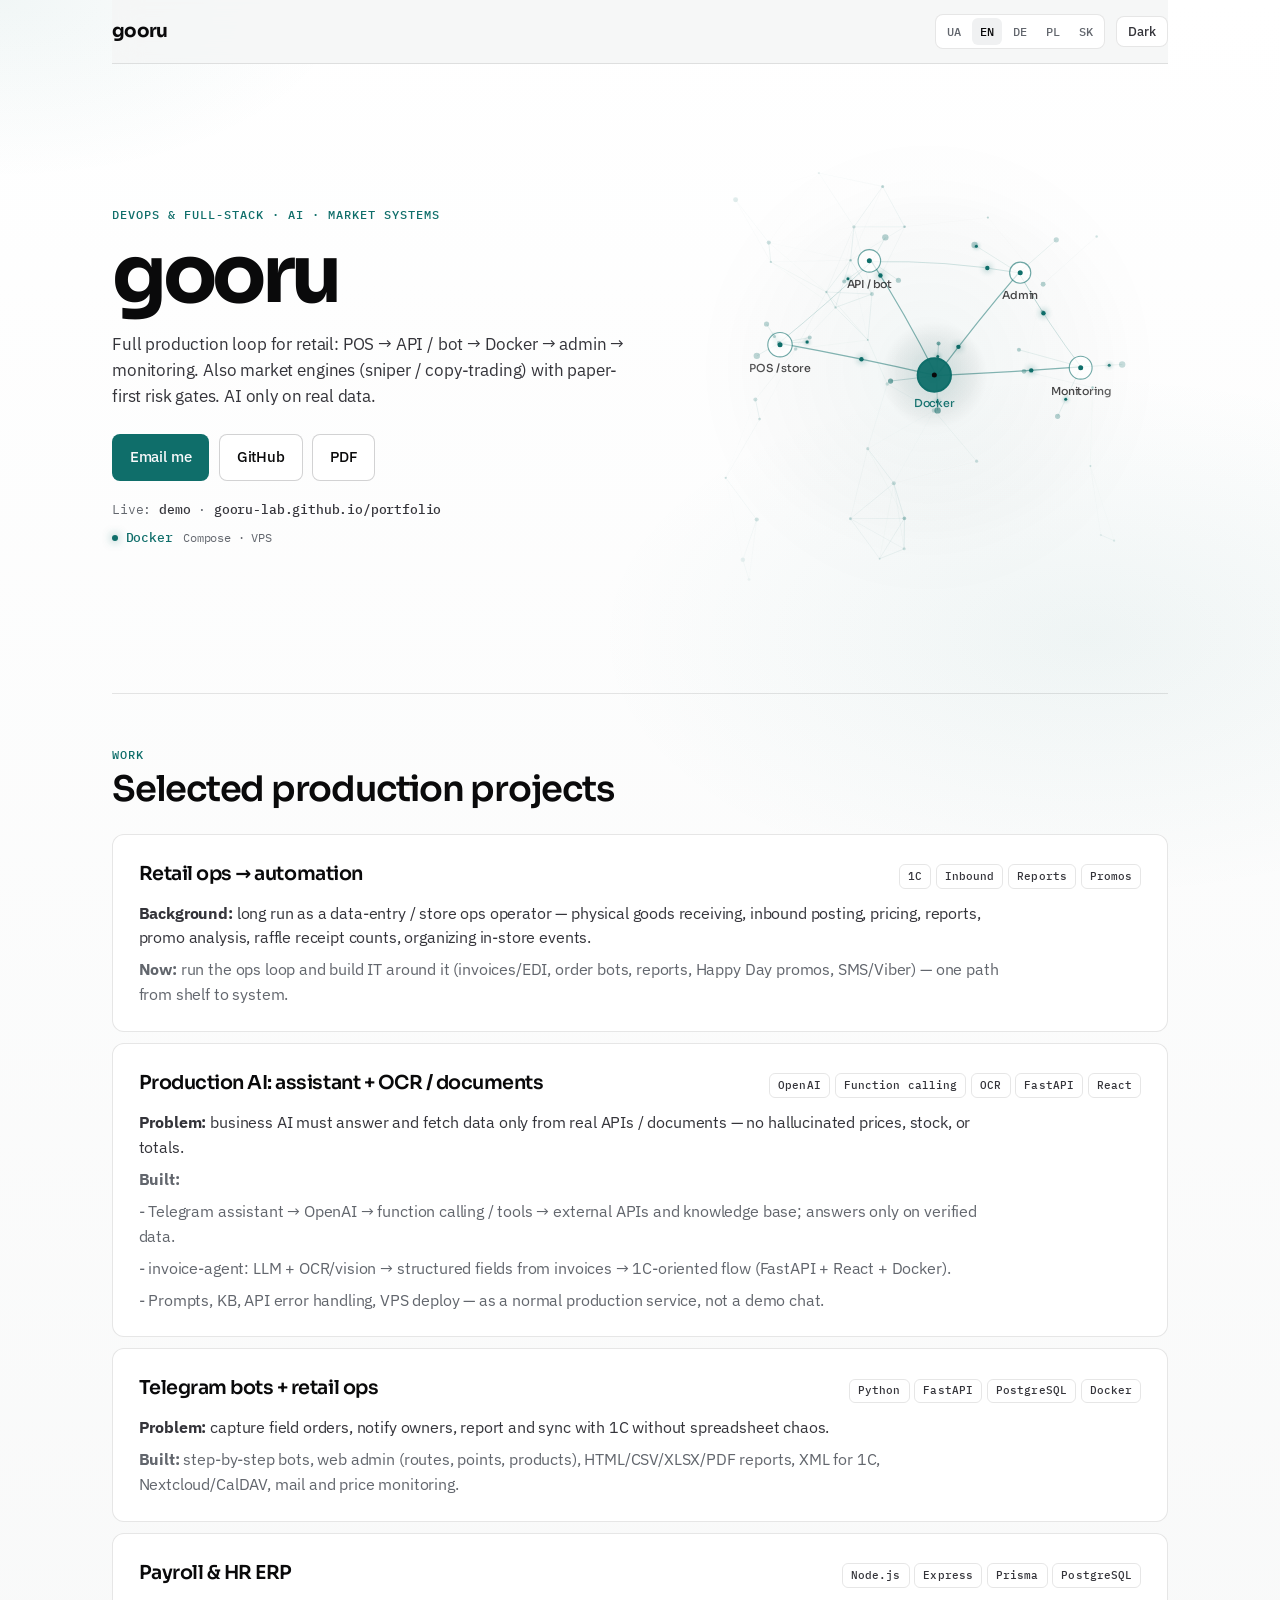
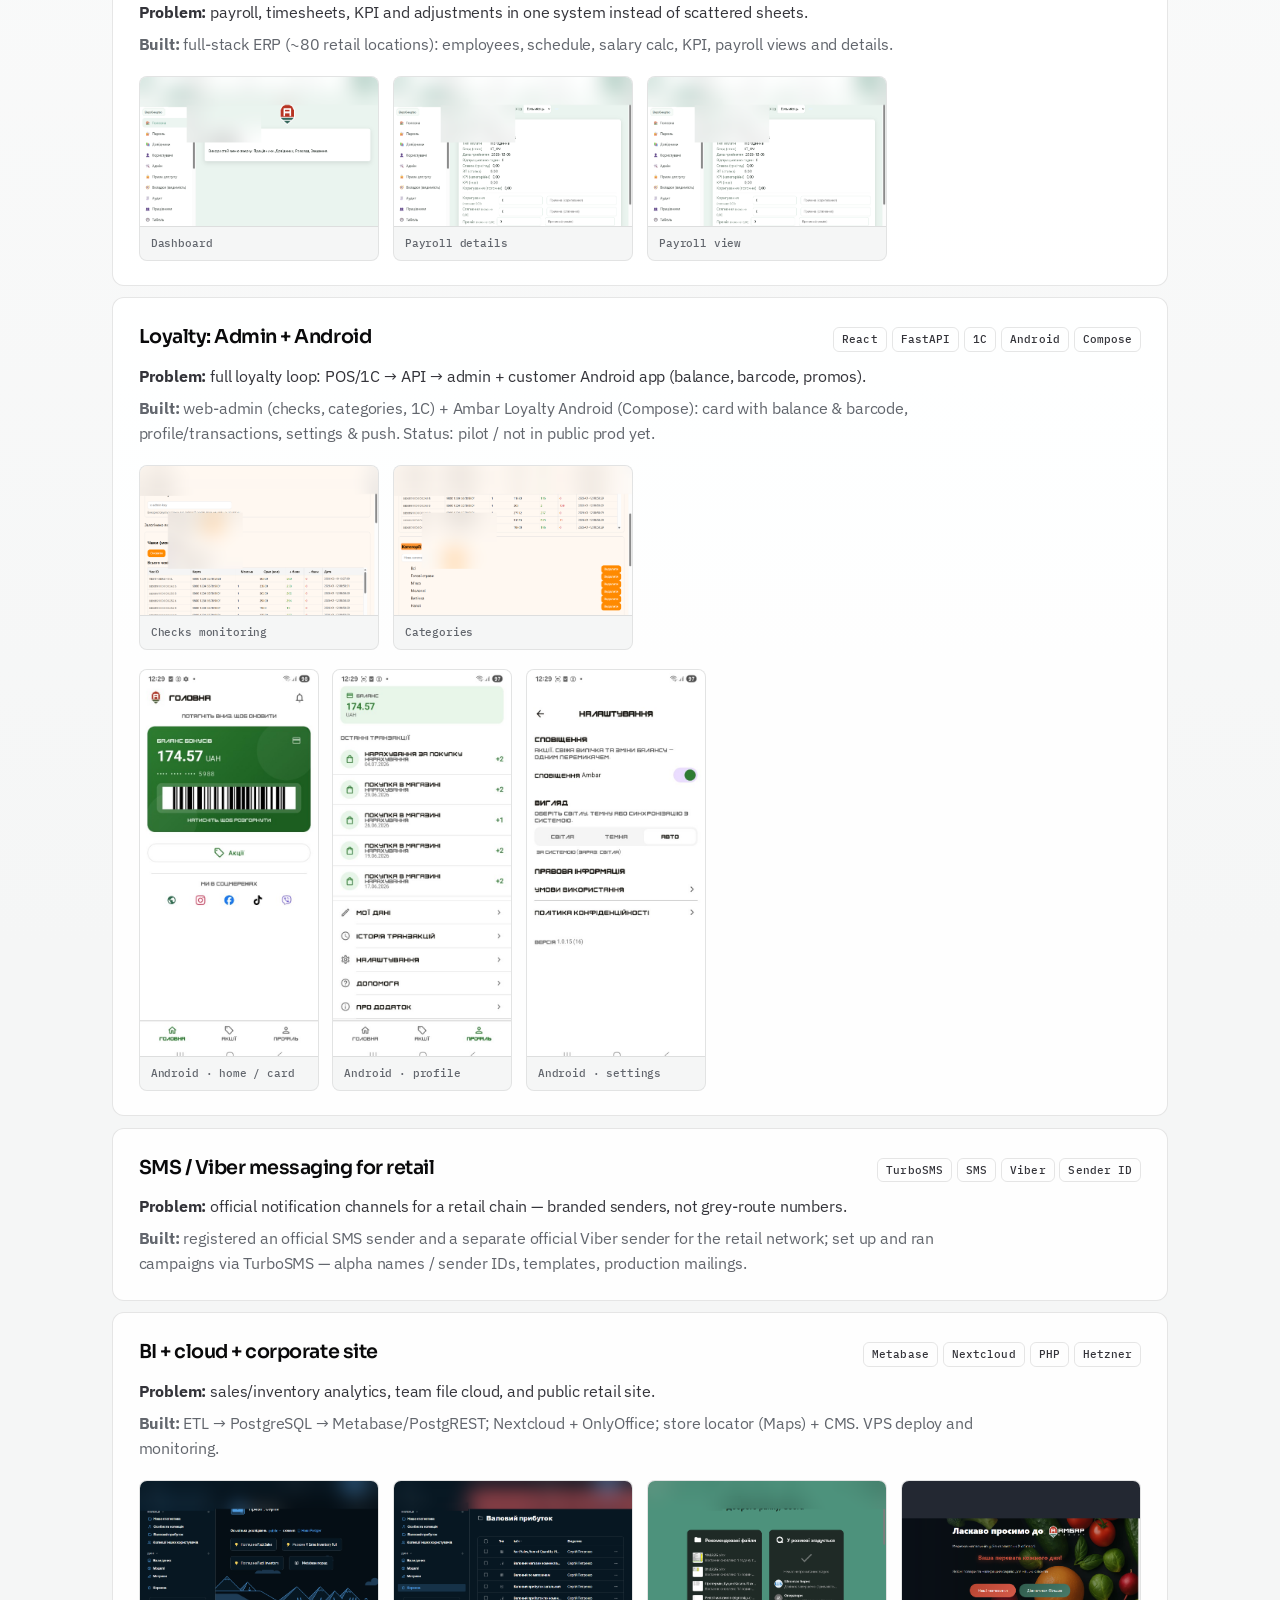
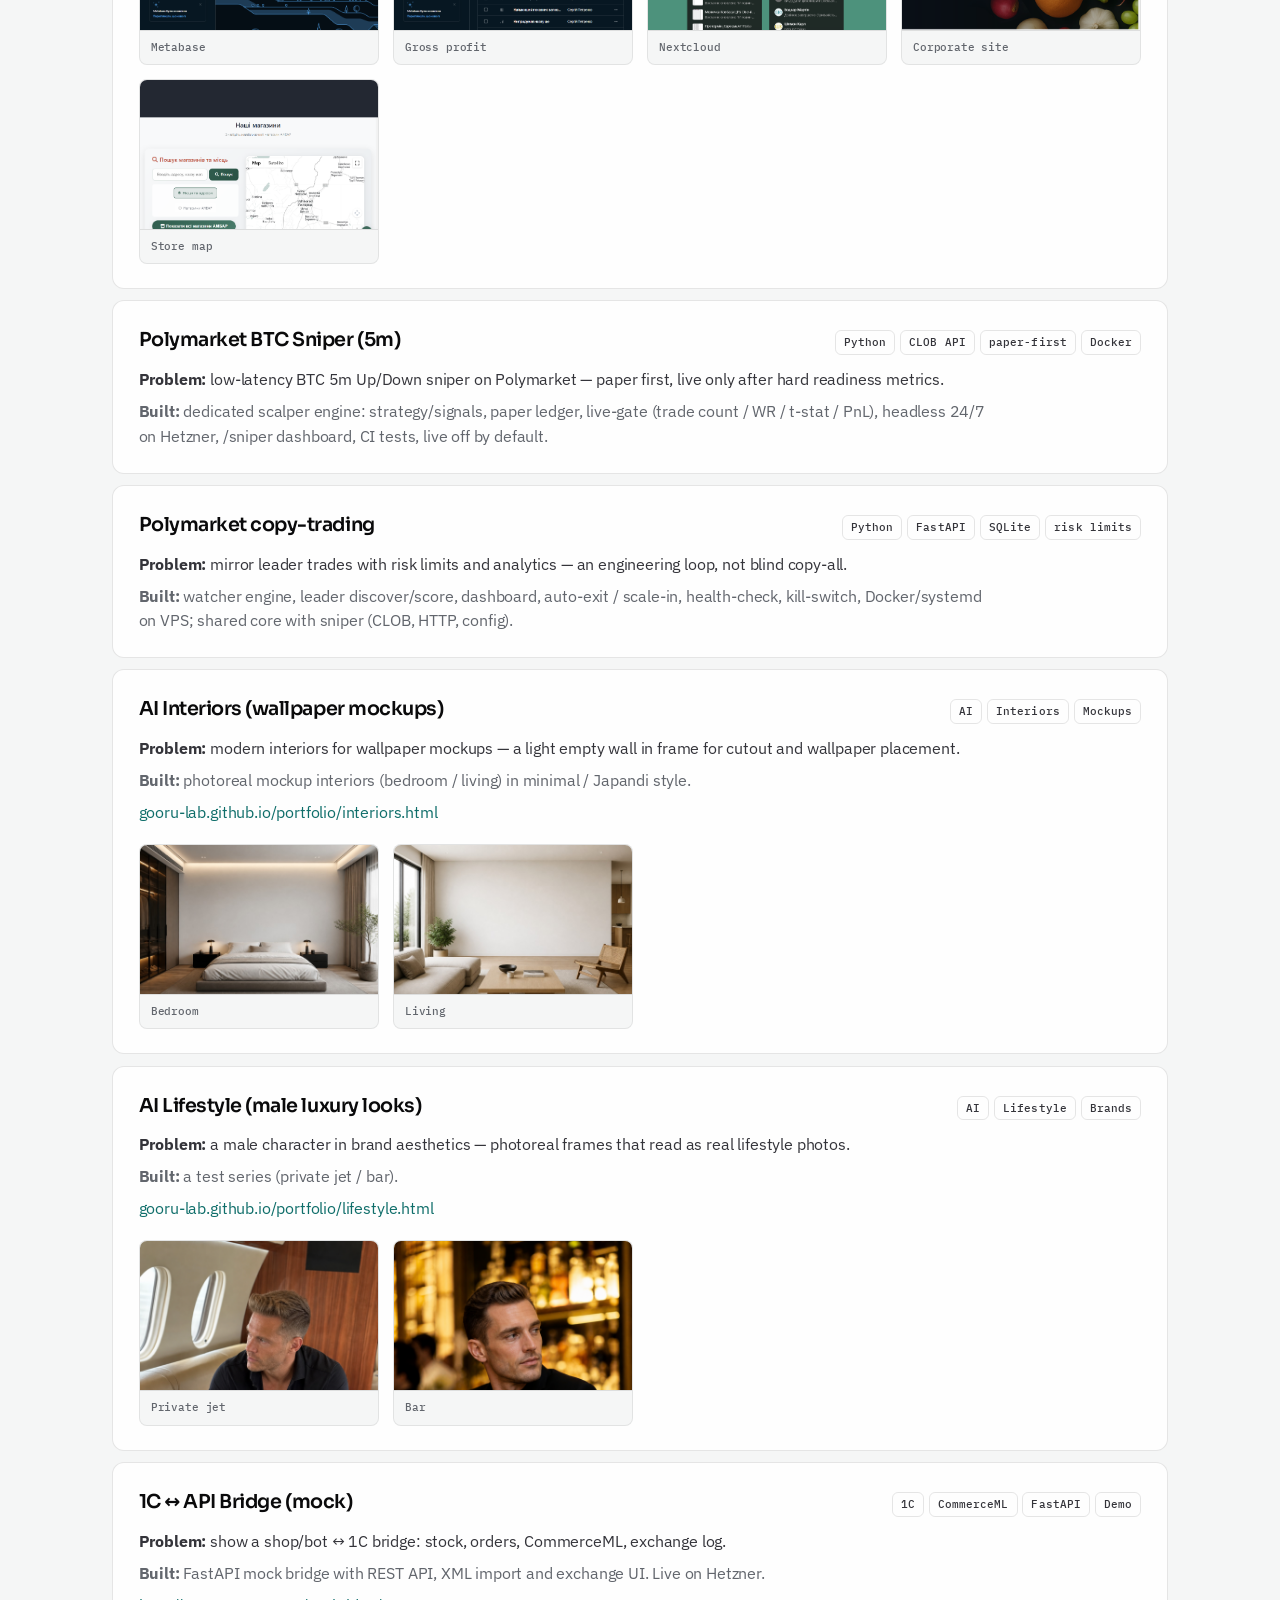
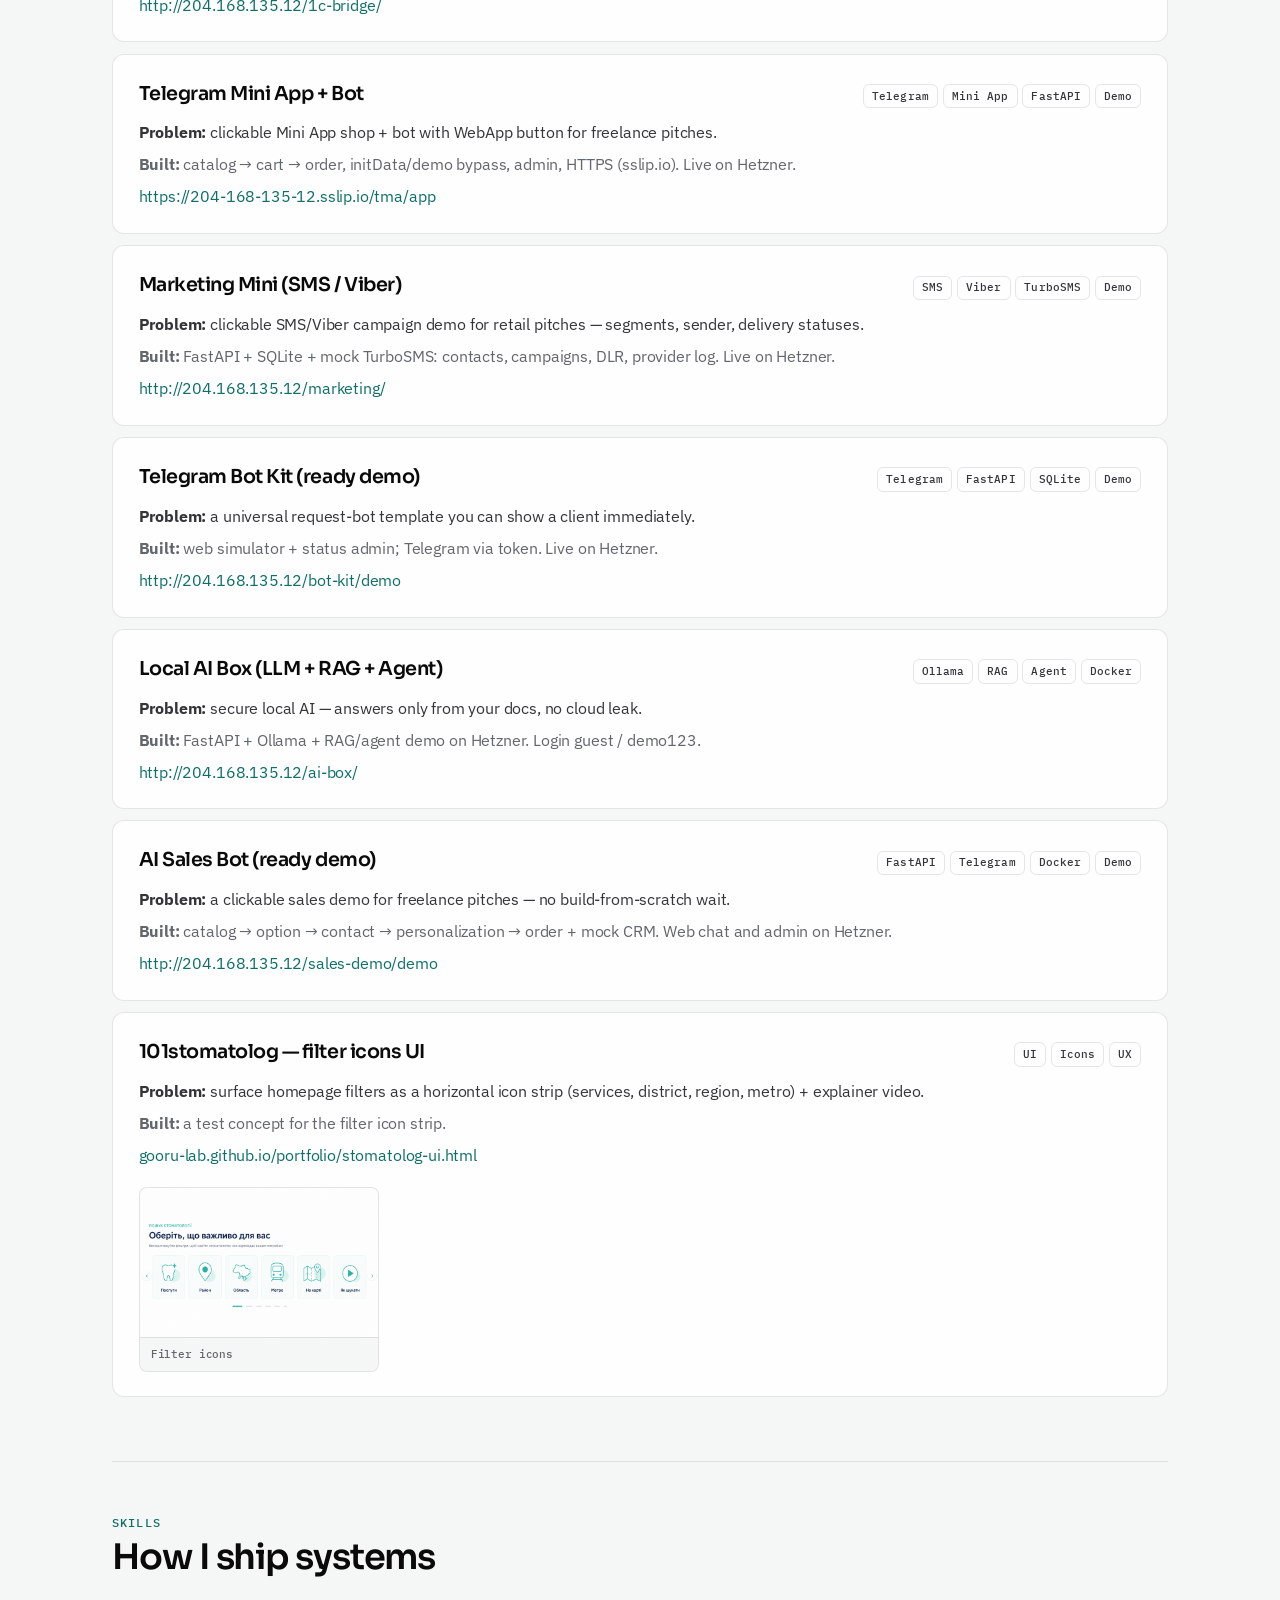
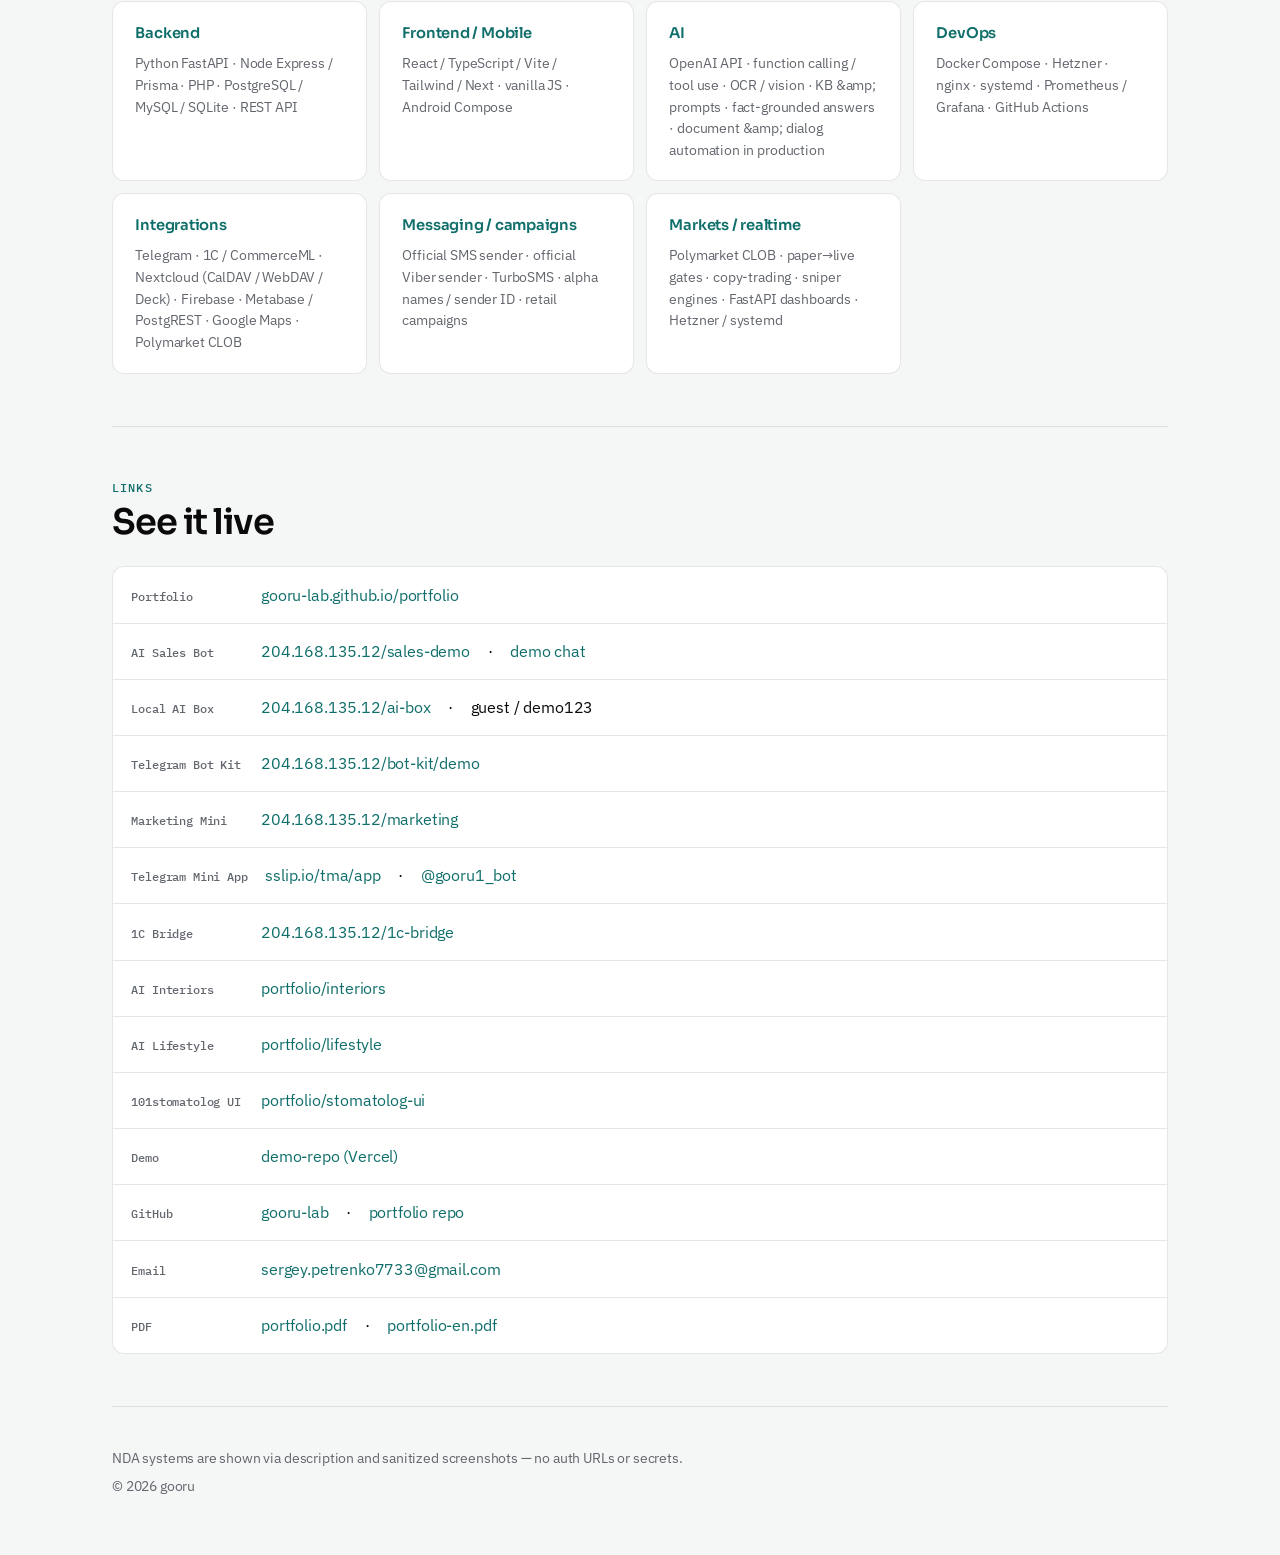
==== commit 55b71b32: "Add 1C API Bridge ready demo to portfolio. Co-authored-by: Cursor <cursoragent@cursor.com>" ====
--- a/index.html
+++ b/index.html
@@ -336,6 +336,21 @@
 
       <article class="case">
         <div class="case-head">
+          <h3 data-i18n="case18Title">1С ↔ API Bridge (mock)</h3>
+          <div class="case-tags">
+            <span class="tag">1С</span>
+            <span class="tag">CommerceML</span>
+            <span class="tag">FastAPI</span>
+            <span class="tag">Demo</span>
+          </div>
+        </div>
+        <p class="problem" data-i18n="case18P1" data-i18n-html="1"><strong>Задача:</strong> показати міст сайт/бот ↔ 1С: залишки, замовлення, CommerceML, журнал обмінів.</p>
+        <p data-i18n="case18P2" data-i18n-html="1"><strong>Зробив:</strong> FastAPI mock-міст з REST API, імпортом XML і UI обміну. Live на Hetzner.</p>
+        <p><a href="http://204.168.135.12/1c-bridge/" target="_blank" rel="noopener">http://204.168.135.12/1c-bridge/</a></p>
+      </article>
+
+      <article class="case">
+        <div class="case-head">
           <h3 data-i18n="case17Title">Telegram Mini App + Bot</h3>
           <div class="case-tags">
             <span class="tag">Telegram</span>
@@ -499,6 +514,10 @@
           <a href="https://204-168-135-12.sslip.io/tma/app" target="_blank" rel="noopener">sslip.io/tma/app</a>
           ·
           <a href="https://t.me/gooru1_bot" target="_blank" rel="noopener">@gooru1_bot</a>
+        </div>
+        <div class="link-row">
+          <strong data-i18n="linkOnec">1C Bridge</strong>
+          <a href="http://204.168.135.12/1c-bridge/" target="_blank" rel="noopener">204.168.135.12/1c-bridge</a>
         </div>
         <div class="link-row">
           <strong data-i18n="linkInteriors">AI Interiors</strong>
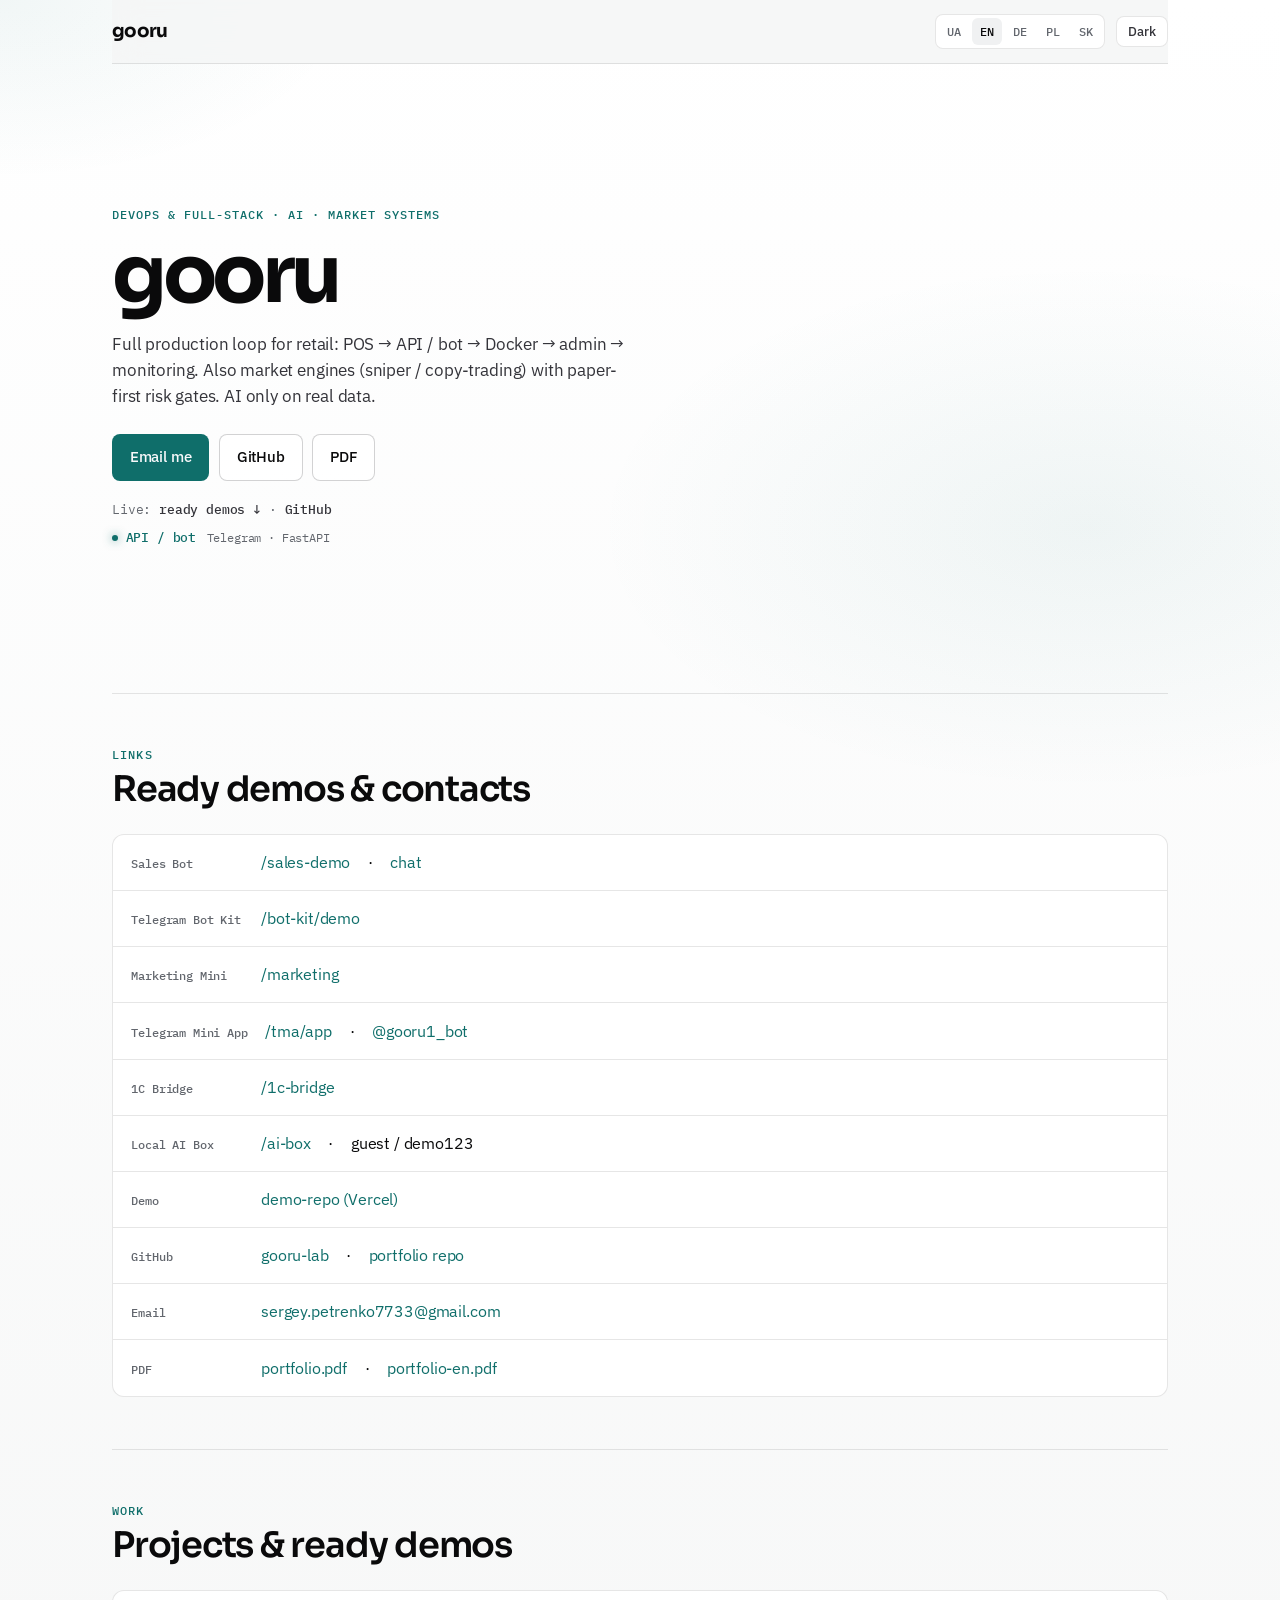
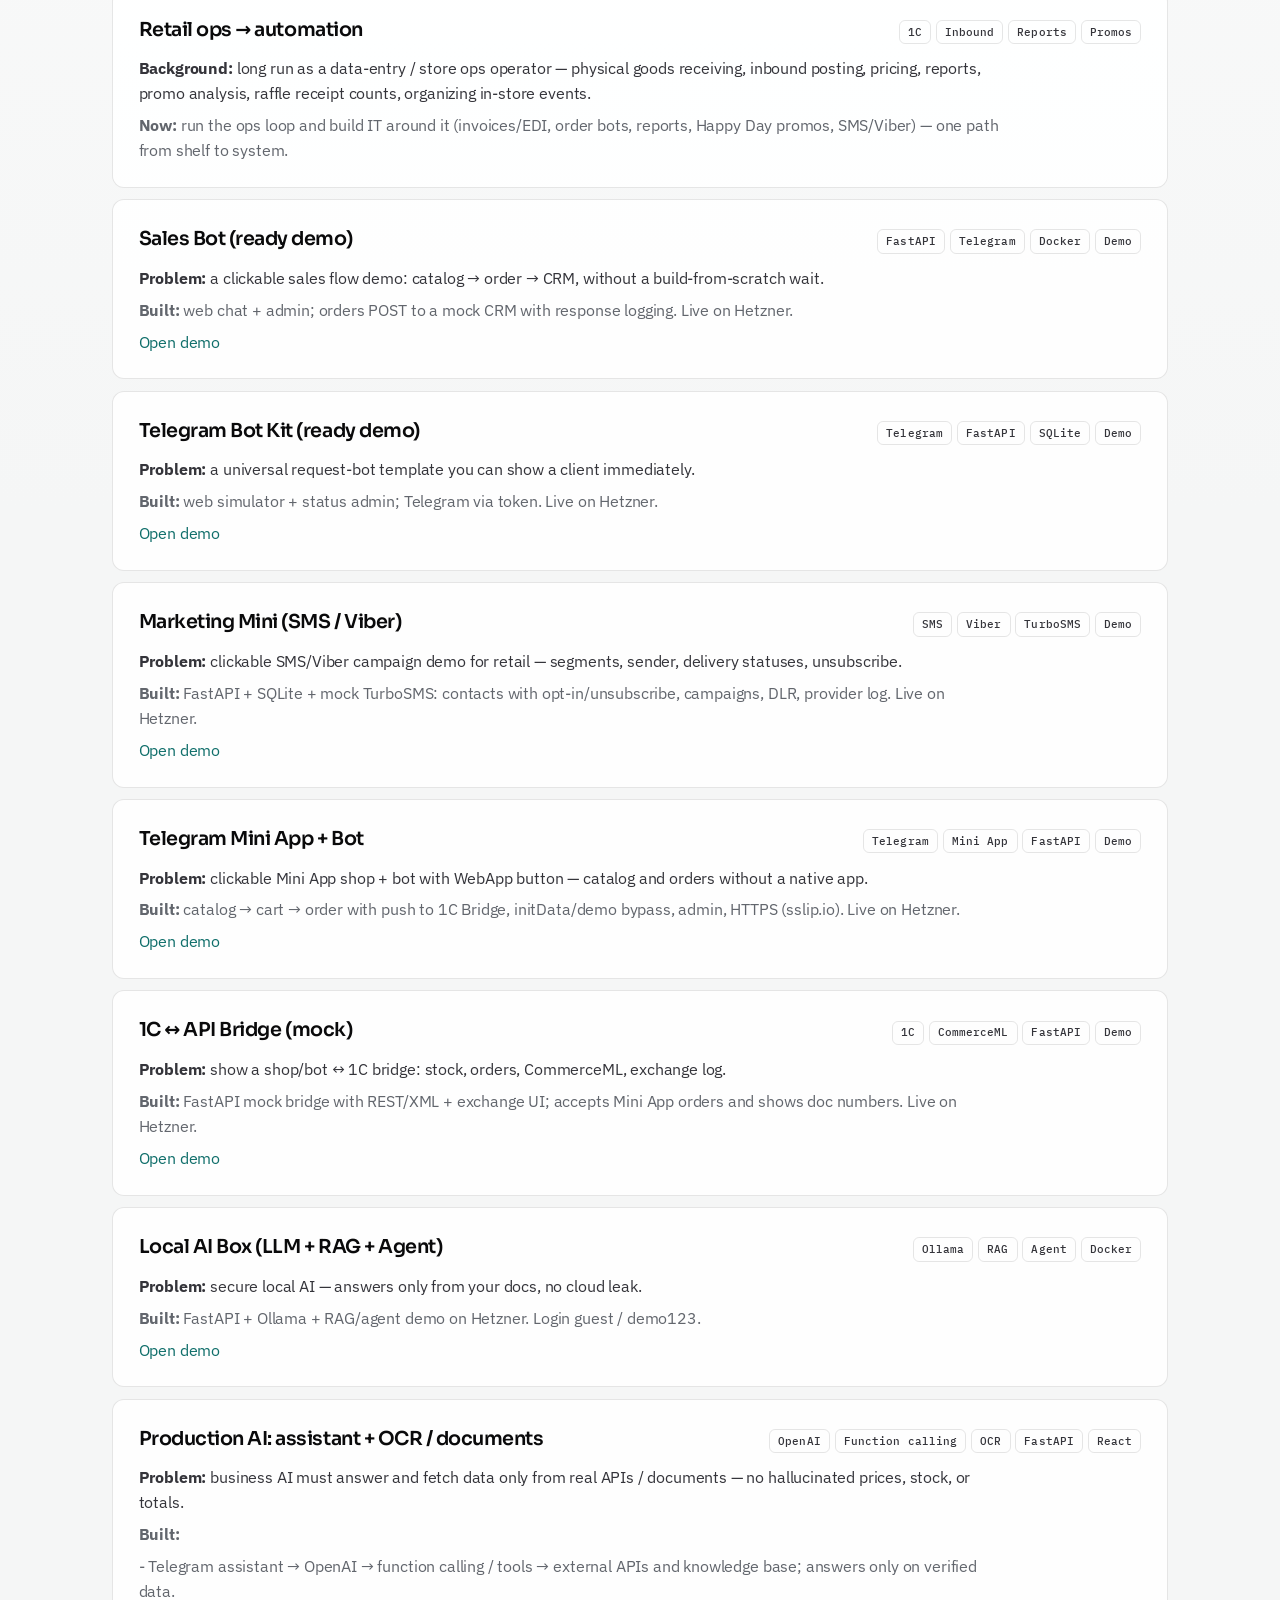
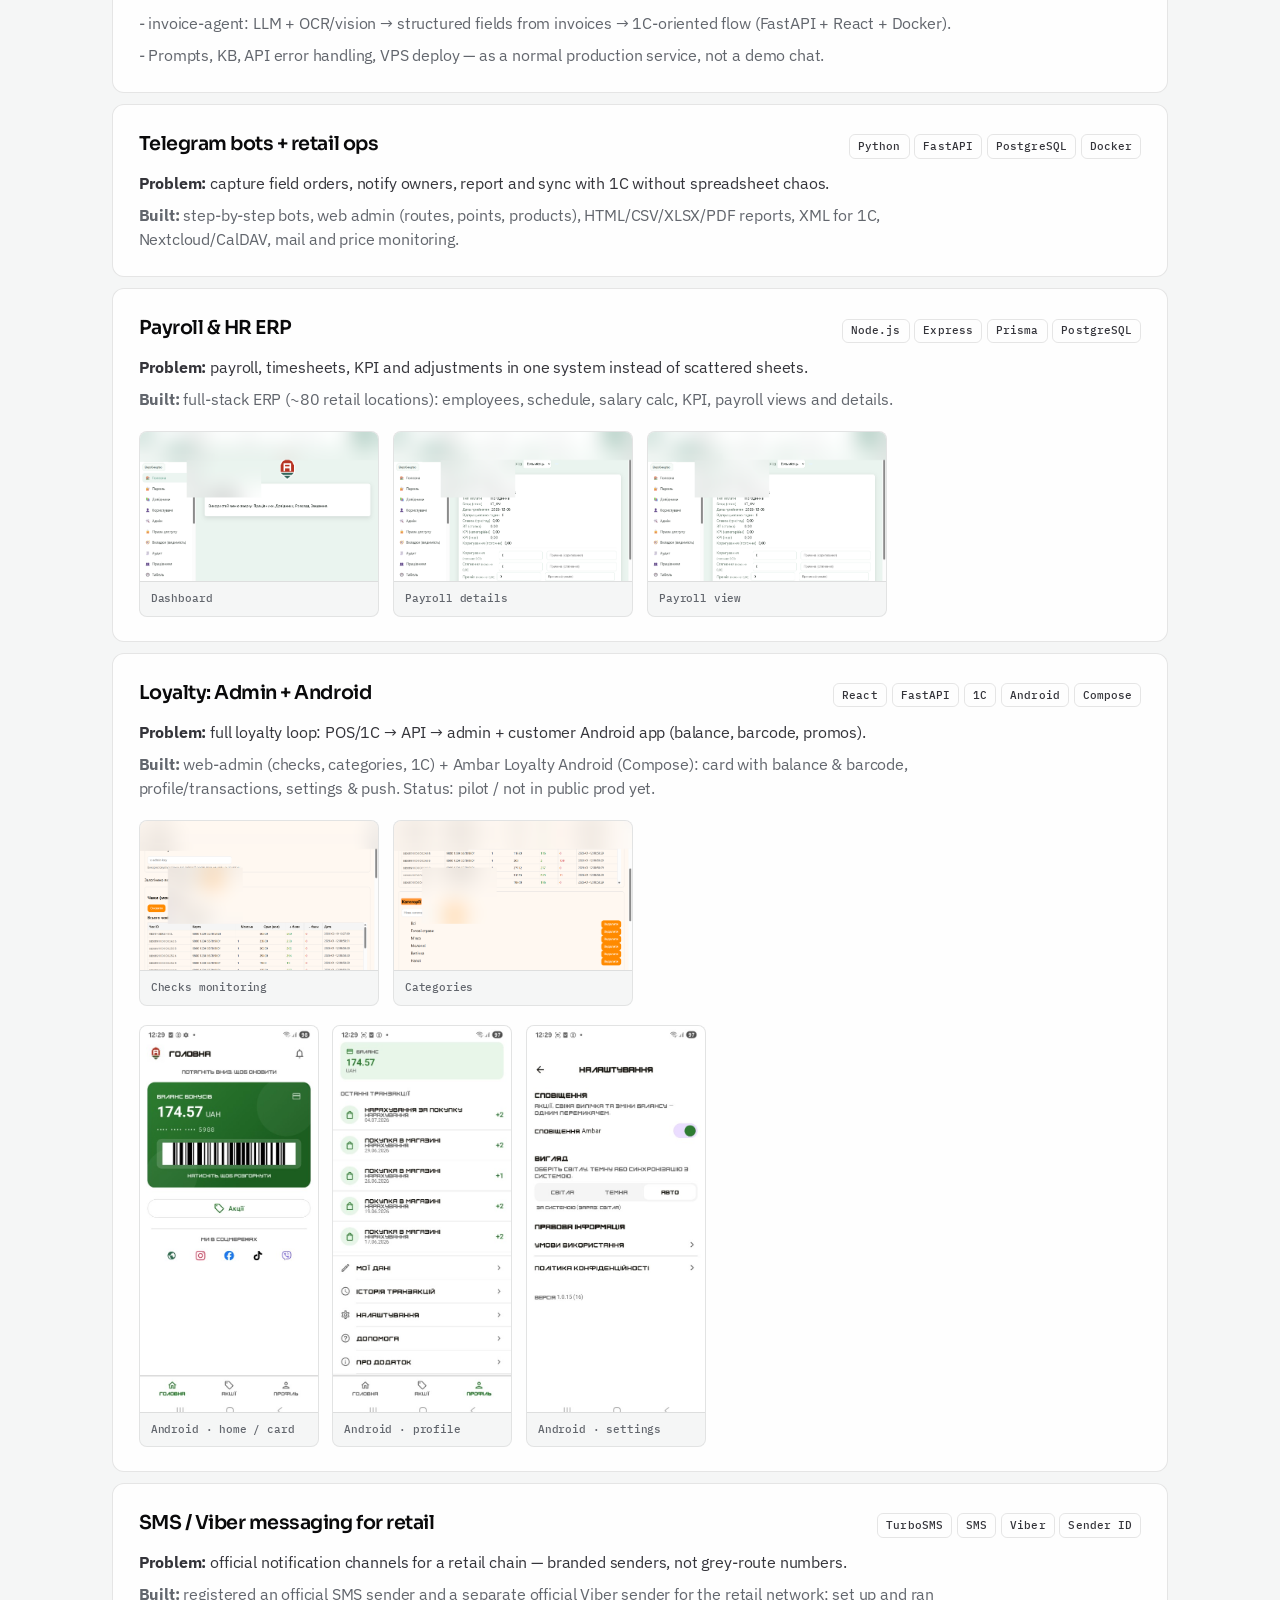
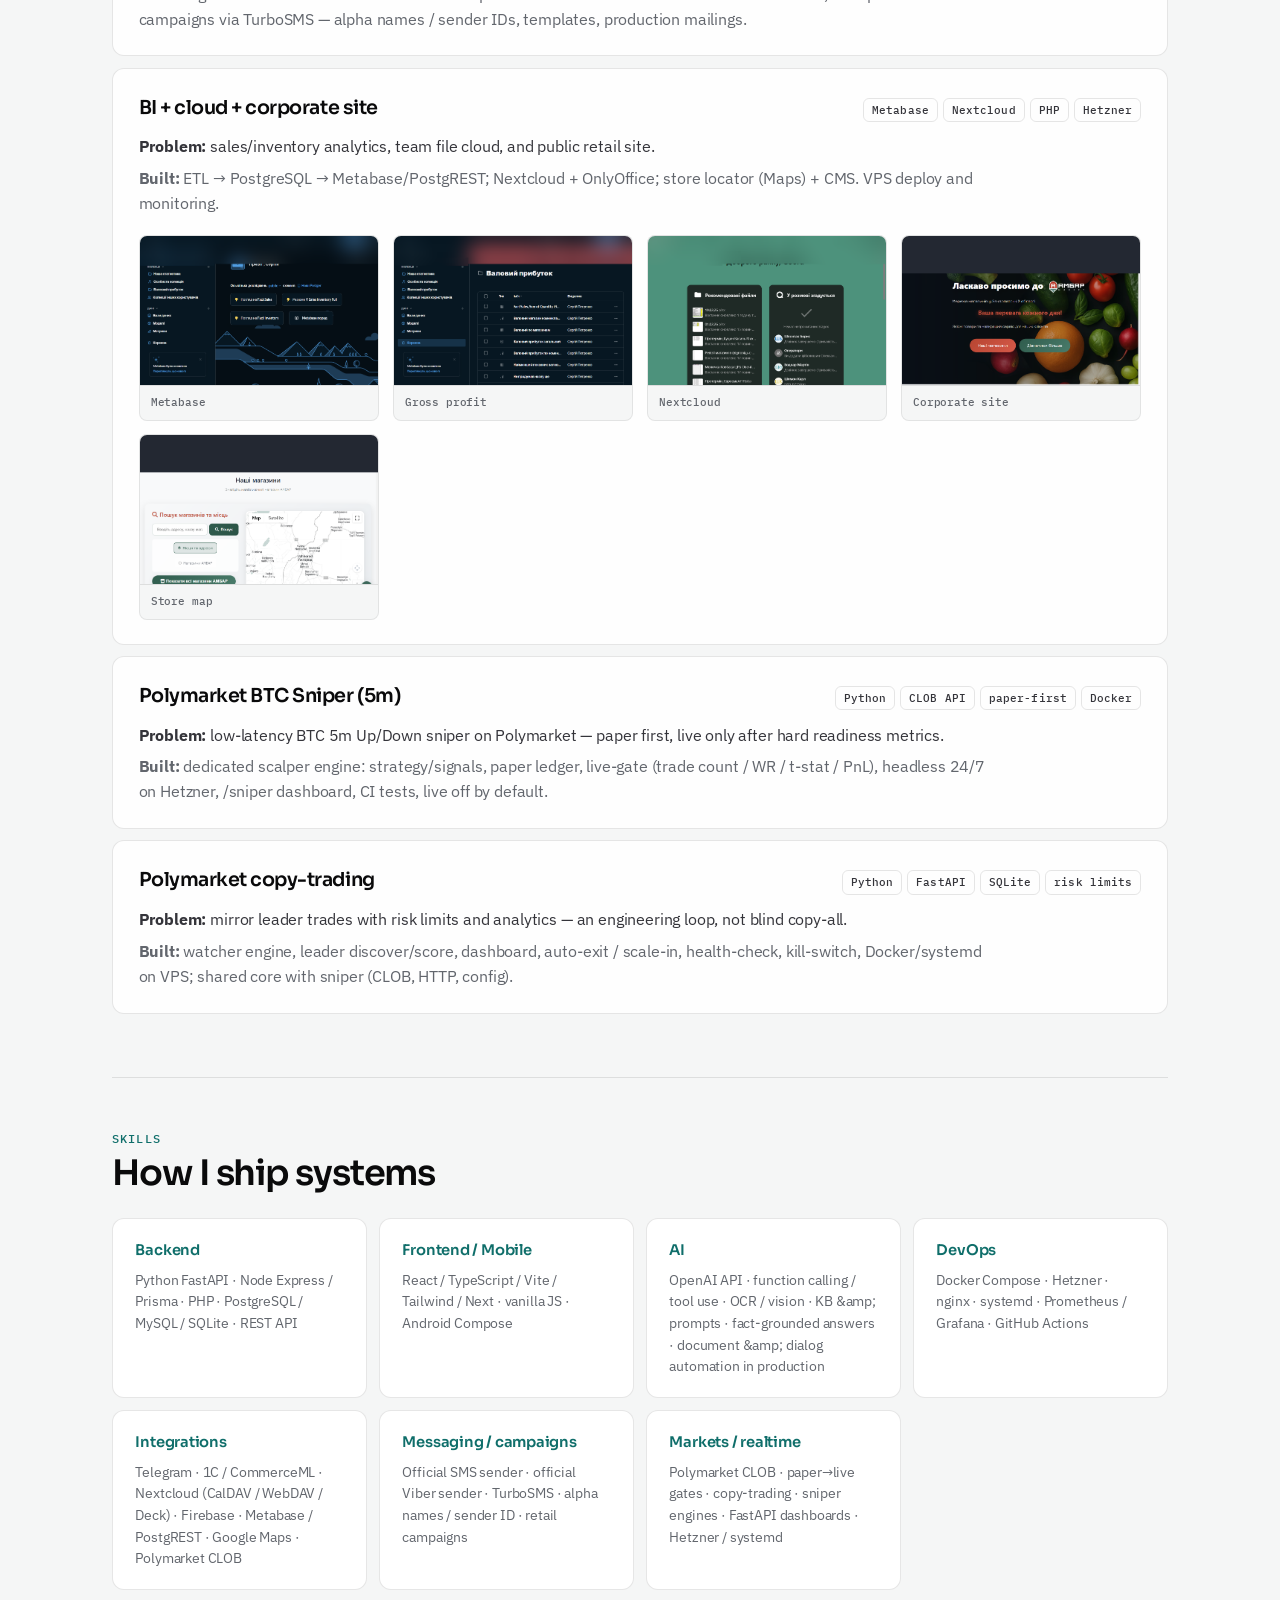
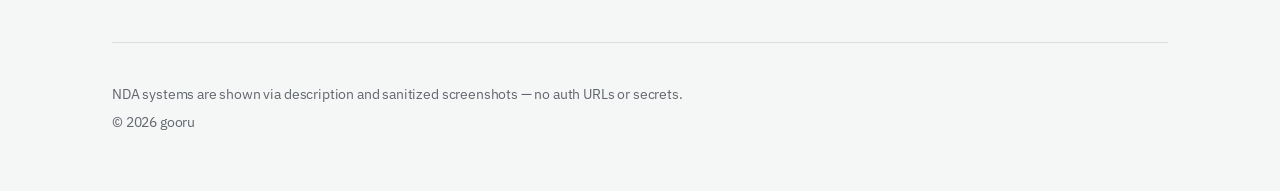
==== commit 26e84fb4: "Tighten portfolio pitch around IT demos. Move live links up, drop creative side cases from the main " ====
--- a/index.html
+++ b/index.html
@@ -14,18 +14,18 @@
   <meta property="og:title" content="gooru — Portfolio | DevOps, Full-Stack, AI">
   <meta property="og:description" content="gooru — DevOps, Full-Stack, production AI для retail і market systems: боти, OpenAI/OCR, ERP, BI, Polymarket engines.">
   <meta property="og:url" content="https://gooru-lab.github.io/portfolio/">
-  <meta property="og:image" content="https://gooru-lab.github.io/portfolio/interiors/01-bedroom-modern.png">
+  <meta property="og:image" content="https://gooru-lab.github.io/portfolio/loyalty/01-checks-monitoring.png">
   <meta property="og:locale" content="uk_UA">
   <meta name="twitter:card" content="summary_large_image">
   <meta name="twitter:title" content="gooru — Portfolio | DevOps, Full-Stack, AI">
   <meta name="twitter:description" content="gooru — DevOps, Full-Stack, production AI для retail і market systems: боти, OpenAI/OCR, ERP, BI, Polymarket engines.">
-  <meta name="twitter:image" content="https://gooru-lab.github.io/portfolio/interiors/01-bedroom-modern.png">
+  <meta name="twitter:image" content="https://gooru-lab.github.io/portfolio/loyalty/01-checks-monitoring.png">
   <link rel="preconnect" href="https://fonts.googleapis.com">
   <link rel="preconnect" href="https://fonts.gstatic.com" crossorigin>
   <link href="https://fonts.googleapis.com/css2?family=IBM+Plex+Mono:wght@400;500&family=IBM+Plex+Sans:wght@400;500;600&family=Sora:wght@600;700&display=swap" rel="stylesheet">
-  <link rel="stylesheet" href="styles.css?v=9">
+  <link rel="stylesheet" href="styles.css?v=11">
   <script src="theme.js"></script>
-  <script src="i18n.js"></script>
+  <script src="i18n.js?v=11"></script>
   <script type="application/ld+json">
   {
     "@context": "https://schema.org",
@@ -65,7 +65,7 @@
       </div>
     </header>
 
-                <section class="hero hero--split">
+    <section class="hero hero--split">
       <div class="hero-copy">
         <p class="hero-kicker" data-i18n="kicker">DevOps &amp; Full-Stack · AI · market systems</p>
         <h1>gooru</h1>
@@ -77,9 +77,9 @@
         </div>
         <p class="meta-line">
           <span data-i18n="live">Live:</span>
-          <a href="https://demo-repo-iota-tawny.vercel.app" target="_blank" rel="noopener">demo</a>
-          ·
-          <a href="https://gooru-lab.github.io/portfolio/">gooru-lab.github.io/portfolio</a>
+          <a href="#links" data-i18n="liveDemosJump">готові демо ↓</a>
+          ·
+          <a href="https://github.com/gooru-lab" target="_blank" rel="noopener">GitHub</a>
         </p>
         <p class="hero-live-node" id="hero-face-caption"></p>
       </div>
@@ -90,9 +90,67 @@
       </div>
     </section>
 
+    <section id="links">
+      <p class="section-label" data-i18n="linksLabel">Посилання</p>
+      <h2 class="section-title" data-i18n="linksTitle">Готові демо й контакти</h2>
+      <div class="links">
+        <div class="link-row">
+          <strong data-i18n="linkSalesBot">Sales Bot</strong>
+          <a href="https://204-168-135-12.sslip.io/sales-demo/" target="_blank" rel="noopener">/sales-demo</a>
+          ·
+          <a href="https://204-168-135-12.sslip.io/sales-demo/demo" target="_blank" rel="noopener">chat</a>
+        </div>
+        <div class="link-row">
+          <strong data-i18n="linkBotKit">Telegram Bot Kit</strong>
+          <a href="https://204-168-135-12.sslip.io/bot-kit/demo" target="_blank" rel="noopener">/bot-kit/demo</a>
+        </div>
+        <div class="link-row">
+          <strong data-i18n="linkMarketing">Marketing Mini</strong>
+          <a href="https://204-168-135-12.sslip.io/marketing/" target="_blank" rel="noopener">/marketing</a>
+        </div>
+        <div class="link-row">
+          <strong data-i18n="linkTma">Telegram Mini App</strong>
+          <a href="https://204-168-135-12.sslip.io/tma/app" target="_blank" rel="noopener">/tma/app</a>
+          ·
+          <a href="https://t.me/gooru1_bot" target="_blank" rel="noopener">@gooru1_bot</a>
+        </div>
+        <div class="link-row">
+          <strong data-i18n="linkOnec">1C Bridge</strong>
+          <a href="https://204-168-135-12.sslip.io/1c-bridge/" target="_blank" rel="noopener">/1c-bridge</a>
+        </div>
+        <div class="link-row">
+          <strong data-i18n="linkAiBox">Local AI Box</strong>
+          <a href="https://204-168-135-12.sslip.io/ai-box/" target="_blank" rel="noopener">/ai-box</a>
+          ·
+          <span>guest / demo123</span>
+        </div>
+        <div class="link-row">
+          <strong data-i18n="linkDemo">Demo</strong>
+          <a href="https://demo-repo-iota-tawny.vercel.app" target="_blank" rel="noopener">demo-repo (Vercel)</a>
+        </div>
+        <div class="link-row">
+          <strong data-i18n="linkGithub">GitHub</strong>
+          <a href="https://github.com/gooru-lab" target="_blank" rel="noopener">gooru-lab</a>
+          ·
+          <a href="https://github.com/gooru-lab/portfolio" target="_blank" rel="noopener">portfolio repo</a>
+        </div>
+        <div class="link-row">
+          <strong data-i18n="linkEmail">Email</strong>
+          <a href="mailto:sergey.petrenko7733@gmail.com">sergey.petrenko7733@gmail.com</a>
+        </div>
+        <div class="link-row">
+          <strong data-i18n="linkPdf">PDF</strong>
+          <a href="portfolio.pdf">portfolio.pdf</a>
+          ·
+          <a href="portfolio-en.pdf">portfolio-en.pdf</a>
+        </div>
+      </div>
+    </section>
+
+
     <section id="work">
       <p class="section-label" data-i18n="workLabel">Кейси</p>
-      <h2 class="section-title" data-i18n="workTitle">Вибрані production-проєкти</h2>
+      <h2 class="section-title" data-i18n="workTitle">Проєкти й ready demos</h2>
 
       <article class="case">
         <div class="case-head">
@@ -106,6 +164,91 @@
         </div>
         <p class="problem" data-i18n="case1P1" data-i18n-html="1"><strong>Бекграунд:</strong> довго працював оператором комп’ютерного набору — фізичний прийом товару, прихід, розцінка, звіти, аналіз акцій, прорахунок чеків під розіграші, організація свят у магазинах.</p>
         <p data-i18n="case1P2" data-i18n-html="1"><strong>Зараз:</strong> керую операційним контуром і будую під нього IT (накладні/EDIN, боти замовлень, звіти, акції Happy Day, SMS/Viber) — один контур від полиці до системи.</p>
+      </article>
+
+      <article class="case">
+        <div class="case-head">
+          <h3 data-i18n="case13Title">Sales Bot (ready demo)</h3>
+          <div class="case-tags">
+            <span class="tag">FastAPI</span>
+            <span class="tag">Telegram</span>
+            <span class="tag">Docker</span>
+            <span class="tag">Demo</span>
+          </div>
+        </div>
+        <p class="problem" data-i18n="case13P1" data-i18n-html="1"><strong>Задача:</strong> готове клікабельне демо sales-сценарію: каталог → замовлення → CRM, без очікування «зроблю з нуля».</p>
+        <p data-i18n="case13P2" data-i18n-html="1"><strong>Зробив:</strong> web-чат і адмінка; замовлення йде HTTP POST у mock CRM з логом відповіді. Live на Hetzner.</p>
+        <p><a href="https://204-168-135-12.sslip.io/sales-demo/demo" target="_blank" rel="noopener">Open demo</a></p>
+      </article>
+      <article class="case">
+        <div class="case-head">
+          <h3 data-i18n="case15Title">Telegram Bot Kit (ready demo)</h3>
+          <div class="case-tags">
+            <span class="tag">Telegram</span>
+            <span class="tag">FastAPI</span>
+            <span class="tag">SQLite</span>
+            <span class="tag">Demo</span>
+          </div>
+        </div>
+        <p class="problem" data-i18n="case15P1" data-i18n-html="1"><strong>Задача:</strong> універсальний шаблон бота-заявки, який можна показати клієнту одразу.</p>
+        <p data-i18n="case15P2" data-i18n-html="1"><strong>Зробив:</strong> web-симулятор + адмінка статусів; Telegram підключається токеном. Live на Hetzner.</p>
+        <p><a href="https://204-168-135-12.sslip.io/bot-kit/demo" target="_blank" rel="noopener">Open demo</a></p>
+      </article>
+      <article class="case">
+        <div class="case-head">
+          <h3 data-i18n="case16Title">Marketing Mini (SMS / Viber)</h3>
+          <div class="case-tags">
+            <span class="tag">SMS</span>
+            <span class="tag">Viber</span>
+            <span class="tag">TurboSMS</span>
+            <span class="tag">Demo</span>
+          </div>
+        </div>
+        <p class="problem" data-i18n="case16P1" data-i18n-html="1"><strong>Задача:</strong> клікабельне демо розсилок SMS/Viber для retail — сегменти, sender, статуси доставки й відписка.</p>
+        <p data-i18n="case16P2" data-i18n-html="1"><strong>Зробив:</strong> FastAPI + SQLite + mock TurboSMS: контакти з opt-in/unsubscribe, кампанії, DLR, provider log. Live на Hetzner.</p>
+        <p><a href="https://204-168-135-12.sslip.io/marketing/" target="_blank" rel="noopener">Open demo</a></p>
+      </article>
+      <article class="case">
+        <div class="case-head">
+          <h3 data-i18n="case17Title">Telegram Mini App + Bot</h3>
+          <div class="case-tags">
+            <span class="tag">Telegram</span>
+            <span class="tag">Mini App</span>
+            <span class="tag">FastAPI</span>
+            <span class="tag">Demo</span>
+          </div>
+        </div>
+        <p class="problem" data-i18n="case17P1" data-i18n-html="1"><strong>Задача:</strong> клікабельне демо Mini App магазину + бот з WebApp-кнопкою — каталог і замовлення без нативної розробки.</p>
+        <p data-i18n="case17P2" data-i18n-html="1"><strong>Зробив:</strong> каталог → кошик → замовлення з push у 1C Bridge, initData/demo bypass, адмінка, HTTPS (sslip.io). Live на Hetzner.</p>
+        <p><a href="https://204-168-135-12.sslip.io/tma/app" target="_blank" rel="noopener">Open demo</a></p>
+      </article>
+      <article class="case">
+        <div class="case-head">
+          <h3 data-i18n="case18Title">1С ↔ API Bridge (mock)</h3>
+          <div class="case-tags">
+            <span class="tag">1С</span>
+            <span class="tag">CommerceML</span>
+            <span class="tag">FastAPI</span>
+            <span class="tag">Demo</span>
+          </div>
+        </div>
+        <p class="problem" data-i18n="case18P1" data-i18n-html="1"><strong>Задача:</strong> показати міст сайт/бот ↔ 1С: залишки, замовлення, CommerceML, журнал обмінів.</p>
+        <p data-i18n="case18P2" data-i18n-html="1"><strong>Зробив:</strong> FastAPI mock-міст з REST/XML, UI обміну; приймає замовлення з Mini App і показує номер документа. Live на Hetzner.</p>
+        <p><a href="https://204-168-135-12.sslip.io/1c-bridge/" target="_blank" rel="noopener">Open demo</a></p>
+      </article>
+      <article class="case">
+        <div class="case-head">
+          <h3 data-i18n="case14Title">Local AI Box (LLM + RAG + Agent)</h3>
+          <div class="case-tags">
+            <span class="tag">Ollama</span>
+            <span class="tag">RAG</span>
+            <span class="tag">Agent</span>
+            <span class="tag">Docker</span>
+          </div>
+        </div>
+        <p class="problem" data-i18n="case14P1" data-i18n-html="1"><strong>Задача:</strong> безпечна локальна AI — відповіді лише з документів, без відправки даних у хмару.</p>
+        <p data-i18n="case14P2" data-i18n-html="1"><strong>Зробив:</strong> FastAPI + Ollama + RAG/agent demo на Hetzner. Логін guest / demo123.</p>
+        <p><a href="https://204-168-135-12.sslip.io/ai-box/" target="_blank" rel="noopener">Open demo</a></p>
       </article>
 
       <article class="case">
@@ -285,165 +428,6 @@
         <p data-i18n="case9P2" data-i18n-html="1"><strong>Зробив:</strong> watcher engine, discover/score лідерів, dashboard, auto-exit / scale-in, health-check, kill-switch, деплой Docker/systemd на VPS; спільний core з sniper (CLOB, HTTP, config).</p>
       </article>
 
-      <article class="case">
-        <div class="case-head">
-          <h3 data-i18n="case10Title">AI Interiors (wallpaper mockups)</h3>
-          <div class="case-tags">
-            <span class="tag">AI</span>
-            <span class="tag">Interiors</span>
-            <span class="tag">Mockups</span>
-          </div>
-        </div>
-        <p class="problem" data-i18n="case10P1" data-i18n-html="1"><strong>Задача:</strong> сучасні інтер’єри під фотошпалери — світла порожня стіна в кадрі, щоб потім вирізати й підставляти шпалери.</p>
-        <p data-i18n="case10P2" data-i18n-html="1"><strong>Зробив:</strong> серію photoreal mockup-інтер’єрів (bedroom / living) у мінімалістичному / Japandi стилі. Дивись галерею:</p>
-        <p><a href="interiors.html">gooru-lab.github.io/portfolio/interiors.html</a></p>
-        <div class="shots">
-          <figure>
-            <a href="interiors.html"><img src="interiors/01-bedroom-modern.png" alt="AI bedroom interior" loading="lazy"></a>
-            <figcaption>Bedroom</figcaption>
-          </figure>
-          <figure>
-            <a href="interiors.html"><img src="interiors/02-living-japandi.png" alt="AI living interior" loading="lazy"></a>
-            <figcaption>Living</figcaption>
-          </figure>
-        </div>
-      </article>
-
-      <article class="case">
-        <div class="case-head">
-          <h3 data-i18n="case11Title">AI Lifestyle (male luxury looks)</h3>
-          <div class="case-tags">
-            <span class="tag">AI</span>
-            <span class="tag">Lifestyle</span>
-            <span class="tag">Brands</span>
-          </div>
-        </div>
-        <p class="problem" data-i18n="case11P1" data-i18n-html="1"><strong>Задача:</strong> чоловічий персонаж у брендовій естетиці — photoreal кадри як реальні lifestyle-фото.</p>
-        <p data-i18n="case11P2" data-i18n-html="1"><strong>Зробив:</strong> тестову серію (private jet / bar). Дивись галерею:</p>
-        <p><a href="lifestyle.html">gooru-lab.github.io/portfolio/lifestyle.html</a></p>
-        <div class="shots">
-          <figure>
-            <a href="lifestyle.html"><img src="lifestyle/01-male-private-jet.png" alt="Male luxury private jet" loading="lazy"></a>
-            <figcaption>Private jet</figcaption>
-          </figure>
-          <figure>
-            <a href="lifestyle.html"><img src="lifestyle/02-male-luxury-bar.png" alt="Male luxury bar" loading="lazy"></a>
-            <figcaption>Bar</figcaption>
-          </figure>
-        </div>
-      </article>
-
-
-      <article class="case">
-        <div class="case-head">
-          <h3 data-i18n="case18Title">1С ↔ API Bridge (mock)</h3>
-          <div class="case-tags">
-            <span class="tag">1С</span>
-            <span class="tag">CommerceML</span>
-            <span class="tag">FastAPI</span>
-            <span class="tag">Demo</span>
-          </div>
-        </div>
-        <p class="problem" data-i18n="case18P1" data-i18n-html="1"><strong>Задача:</strong> показати міст сайт/бот ↔ 1С: залишки, замовлення, CommerceML, журнал обмінів.</p>
-        <p data-i18n="case18P2" data-i18n-html="1"><strong>Зробив:</strong> FastAPI mock-міст з REST API, імпортом XML і UI обміну. Live на Hetzner.</p>
-        <p><a href="http://204.168.135.12/1c-bridge/" target="_blank" rel="noopener">http://204.168.135.12/1c-bridge/</a></p>
-      </article>
-
-      <article class="case">
-        <div class="case-head">
-          <h3 data-i18n="case17Title">Telegram Mini App + Bot</h3>
-          <div class="case-tags">
-            <span class="tag">Telegram</span>
-            <span class="tag">Mini App</span>
-            <span class="tag">FastAPI</span>
-            <span class="tag">Demo</span>
-          </div>
-        </div>
-        <p class="problem" data-i18n="case17P1" data-i18n-html="1"><strong>Задача:</strong> клікабельне демо Mini App магазину + бот з WebApp-кнопкою для ставок FH.</p>
-        <p data-i18n="case17P2" data-i18n-html="1"><strong>Зробив:</strong> каталог → кошик → замовлення, initData/demo bypass, адмінка, HTTPS (sslip.io). Live на Hetzner.</p>
-        <p><a href="https://204-168-135-12.sslip.io/tma/app" target="_blank" rel="noopener">https://204-168-135-12.sslip.io/tma/app</a></p>
-      </article>
-
-      <article class="case">
-        <div class="case-head">
-          <h3 data-i18n="case16Title">Marketing Mini (SMS / Viber)</h3>
-          <div class="case-tags">
-            <span class="tag">SMS</span>
-            <span class="tag">Viber</span>
-            <span class="tag">TurboSMS</span>
-            <span class="tag">Demo</span>
-          </div>
-        </div>
-        <p class="problem" data-i18n="case16P1" data-i18n-html="1"><strong>Задача:</strong> клікабельне демо розсилок SMS/Viber під retail і FH — сегменти, sender, статуси доставки.</p>
-        <p data-i18n="case16P2" data-i18n-html="1"><strong>Зробив:</strong> FastAPI + SQLite + mock TurboSMS: контакти, кампанії, DLR, provider log. Live на Hetzner.</p>
-        <p><a href="http://204.168.135.12/marketing/" target="_blank" rel="noopener">http://204.168.135.12/marketing/</a></p>
-      </article>
-
-      <article class="case">
-        <div class="case-head">
-          <h3 data-i18n="case15Title">Telegram Bot Kit (ready demo)</h3>
-          <div class="case-tags">
-            <span class="tag">Telegram</span>
-            <span class="tag">FastAPI</span>
-            <span class="tag">SQLite</span>
-            <span class="tag">Demo</span>
-          </div>
-        </div>
-        <p class="problem" data-i18n="case15P1" data-i18n-html="1"><strong>Задача:</strong> універсальний шаблон бота-заявки, який можна показати клієнту одразу.</p>
-        <p data-i18n="case15P2" data-i18n-html="1"><strong>Зробив:</strong> web-симулятор + адмінка статусів; Telegram підключається токеном. Live на Hetzner.</p>
-        <p><a href="http://204.168.135.12/bot-kit/demo" target="_blank" rel="noopener">http://204.168.135.12/bot-kit/demo</a></p>
-      </article>
-
-      <article class="case">
-        <div class="case-head">
-          <h3 data-i18n="case14Title">Local AI Box (LLM + RAG + Agent)</h3>
-          <div class="case-tags">
-            <span class="tag">Ollama</span>
-            <span class="tag">RAG</span>
-            <span class="tag">Agent</span>
-            <span class="tag">Docker</span>
-          </div>
-        </div>
-        <p class="problem" data-i18n="case14P1" data-i18n-html="1"><strong>Задача:</strong> безпечна локальна AI — відповіді лише з документів, без відправки даних у хмару.</p>
-        <p data-i18n="case14P2" data-i18n-html="1"><strong>Зробив:</strong> FastAPI + Ollama + RAG/agent demo на Hetzner. Логін guest / demo123.</p>
-        <p><a href="http://204.168.135.12/ai-box/" target="_blank" rel="noopener">http://204.168.135.12/ai-box/</a></p>
-      </article>
-
-      <article class="case">
-        <div class="case-head">
-          <h3 data-i18n="case13Title">AI Sales Bot (ready demo)</h3>
-          <div class="case-tags">
-            <span class="tag">FastAPI</span>
-            <span class="tag">Telegram</span>
-            <span class="tag">Docker</span>
-            <span class="tag">Demo</span>
-          </div>
-        </div>
-        <p class="problem" data-i18n="case13P1" data-i18n-html="1"><strong>Задача:</strong> готове клікабельне демо під ставки FH — sales-сценарій без очікування «зроблю з нуля».</p>
-        <p data-i18n="case13P2" data-i18n-html="1"><strong>Зробив:</strong> каталог → варіант → контакт → персоналізація → замовлення + mock CRM. Web-чат і адмінка на Hetzner.</p>
-        <p><a href="http://204.168.135.12/sales-demo/demo" target="_blank" rel="noopener">http://204.168.135.12/sales-demo/demo</a></p>
-      </article>
-
-      <article class="case">
-        <div class="case-head">
-          <h3 data-i18n="case12Title">101stomatolog — filter icons UI</h3>
-          <div class="case-tags">
-            <span class="tag">UI</span>
-            <span class="tag">Icons</span>
-            <span class="tag">UX</span>
-          </div>
-        </div>
-        <p class="problem" data-i18n="case12P1" data-i18n-html="1"><strong>Задача:</strong> вивести на головну швидкі фільтри іконками з горизонтальним скролом (послуги, район, область, метро) + відео-пояснення.</p>
-        <p data-i18n="case12P2" data-i18n-html="1"><strong>Зробив:</strong> тестовий концепт стрічки іконок. Дивись:</p>
-        <p><a href="stomatolog-ui.html">gooru-lab.github.io/portfolio/stomatolog-ui.html</a></p>
-        <div class="shots">
-          <figure>
-            <a href="stomatolog-ui.html"><img src="stomatolog-ui/01-filter-icons-strip.png" alt="Filter icons strip concept" loading="lazy"></a>
-            <figcaption>Filter icons</figcaption>
-          </figure>
-        </div>
-      </article>
-
     </section>
 
     <section id="stack">
@@ -481,78 +465,6 @@
       </div>
     </section>
 
-    <section id="links">
-      <p class="section-label" data-i18n="linksLabel">Посилання</p>
-      <h2 class="section-title" data-i18n="linksTitle">Де подивитись наживо</h2>
-      <div class="links">
-        <div class="link-row">
-          <strong data-i18n="linkPortfolio">Портфоліо</strong>
-          <a href="https://gooru-lab.github.io/portfolio/">gooru-lab.github.io/portfolio</a>
-        </div>
-        <div class="link-row">
-          <strong data-i18n="linkSalesBot">AI Sales Bot</strong>
-          <a href="http://204.168.135.12/sales-demo/" target="_blank" rel="noopener">204.168.135.12/sales-demo</a>
-          ·
-          <a href="http://204.168.135.12/sales-demo/demo" target="_blank" rel="noopener">demo chat</a>
-        </div>
-        <div class="link-row">
-          <strong data-i18n="linkAiBox">Local AI Box</strong>
-          <a href="http://204.168.135.12/ai-box/" target="_blank" rel="noopener">204.168.135.12/ai-box</a>
-          ·
-          <span>guest / demo123</span>
-        </div>
-        <div class="link-row">
-          <strong data-i18n="linkBotKit">Telegram Bot Kit</strong>
-          <a href="http://204.168.135.12/bot-kit/demo" target="_blank" rel="noopener">204.168.135.12/bot-kit/demo</a>
-        </div>
-        <div class="link-row">
-          <strong data-i18n="linkMarketing">Marketing Mini</strong>
-          <a href="http://204.168.135.12/marketing/" target="_blank" rel="noopener">204.168.135.12/marketing</a>
-        </div>
-        <div class="link-row">
-          <strong data-i18n="linkTma">Telegram Mini App</strong>
-          <a href="https://204-168-135-12.sslip.io/tma/app" target="_blank" rel="noopener">sslip.io/tma/app</a>
-          ·
-          <a href="https://t.me/gooru1_bot" target="_blank" rel="noopener">@gooru1_bot</a>
-        </div>
-        <div class="link-row">
-          <strong data-i18n="linkOnec">1C Bridge</strong>
-          <a href="http://204.168.135.12/1c-bridge/" target="_blank" rel="noopener">204.168.135.12/1c-bridge</a>
-        </div>
-        <div class="link-row">
-          <strong data-i18n="linkInteriors">AI Interiors</strong>
-          <a href="interiors.html">portfolio/interiors</a>
-        </div>
-        <div class="link-row">
-          <strong data-i18n="linkLifestyle">AI Lifestyle</strong>
-          <a href="lifestyle.html">portfolio/lifestyle</a>
-        </div>
-        <div class="link-row">
-          <strong data-i18n="linkStomatolog">101stomatolog UI</strong>
-          <a href="stomatolog-ui.html">portfolio/stomatolog-ui</a>
-        </div>
-        <div class="link-row">
-          <strong data-i18n="linkDemo">Demo</strong>
-          <a href="https://demo-repo-iota-tawny.vercel.app" target="_blank" rel="noopener">demo-repo (Vercel)</a>
-        </div>
-        <div class="link-row">
-          <strong data-i18n="linkGithub">GitHub</strong>
-          <a href="https://github.com/gooru-lab" target="_blank" rel="noopener">gooru-lab</a>
-          ·
-          <a href="https://github.com/gooru-lab/portfolio" target="_blank" rel="noopener">portfolio repo</a>
-        </div>
-        <div class="link-row">
-          <strong data-i18n="linkEmail">Email</strong>
-          <a href="mailto:sergey.petrenko7733@gmail.com">sergey.petrenko7733@gmail.com</a>
-        </div>
-        <div class="link-row">
-          <strong data-i18n="linkPdf">PDF</strong>
-          <a href="portfolio.pdf">portfolio.pdf</a>
-          ·
-          <a href="portfolio-en.pdf">portfolio-en.pdf</a>
-        </div>
-      </div>
-    </section>
 
     <footer>
       <p data-i18n="footerNda">Внутрішні NDA-системи показані описом і sanitized-скрінами — без auth-URL і секретів.</p>
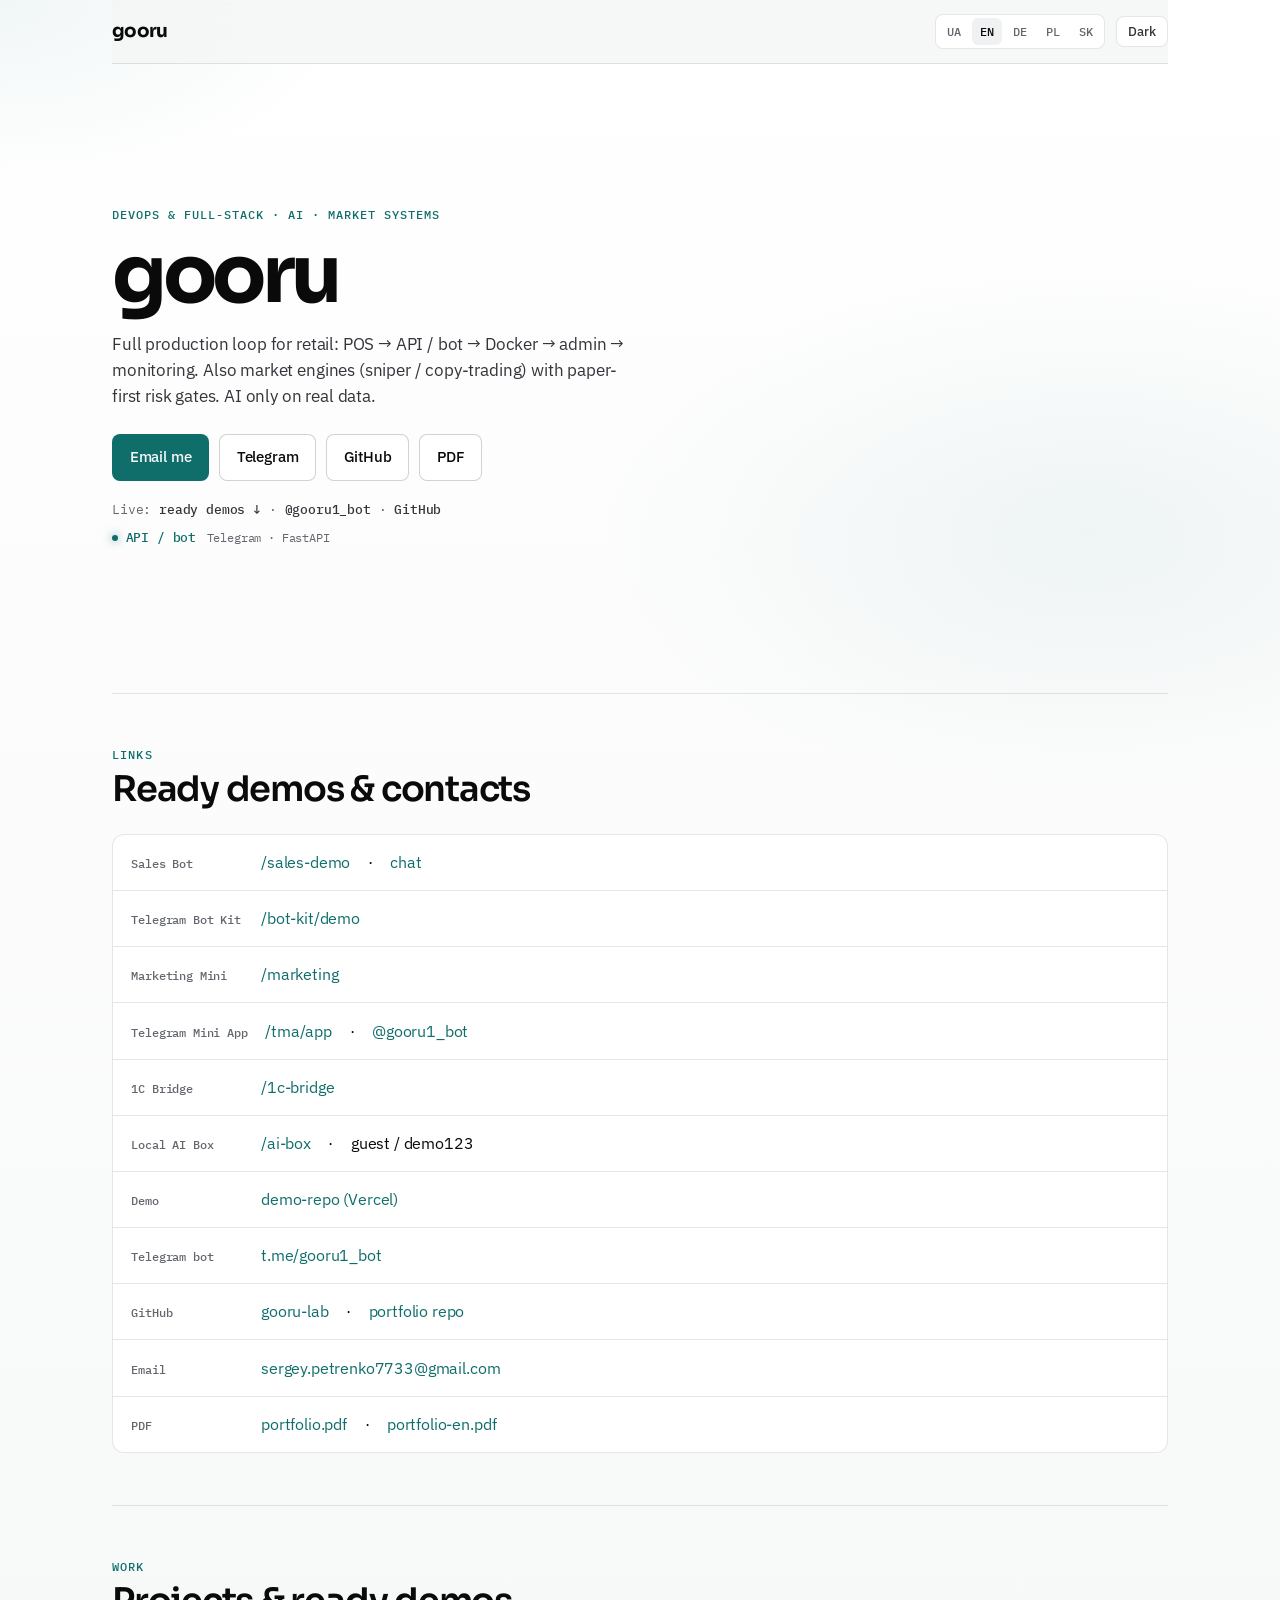
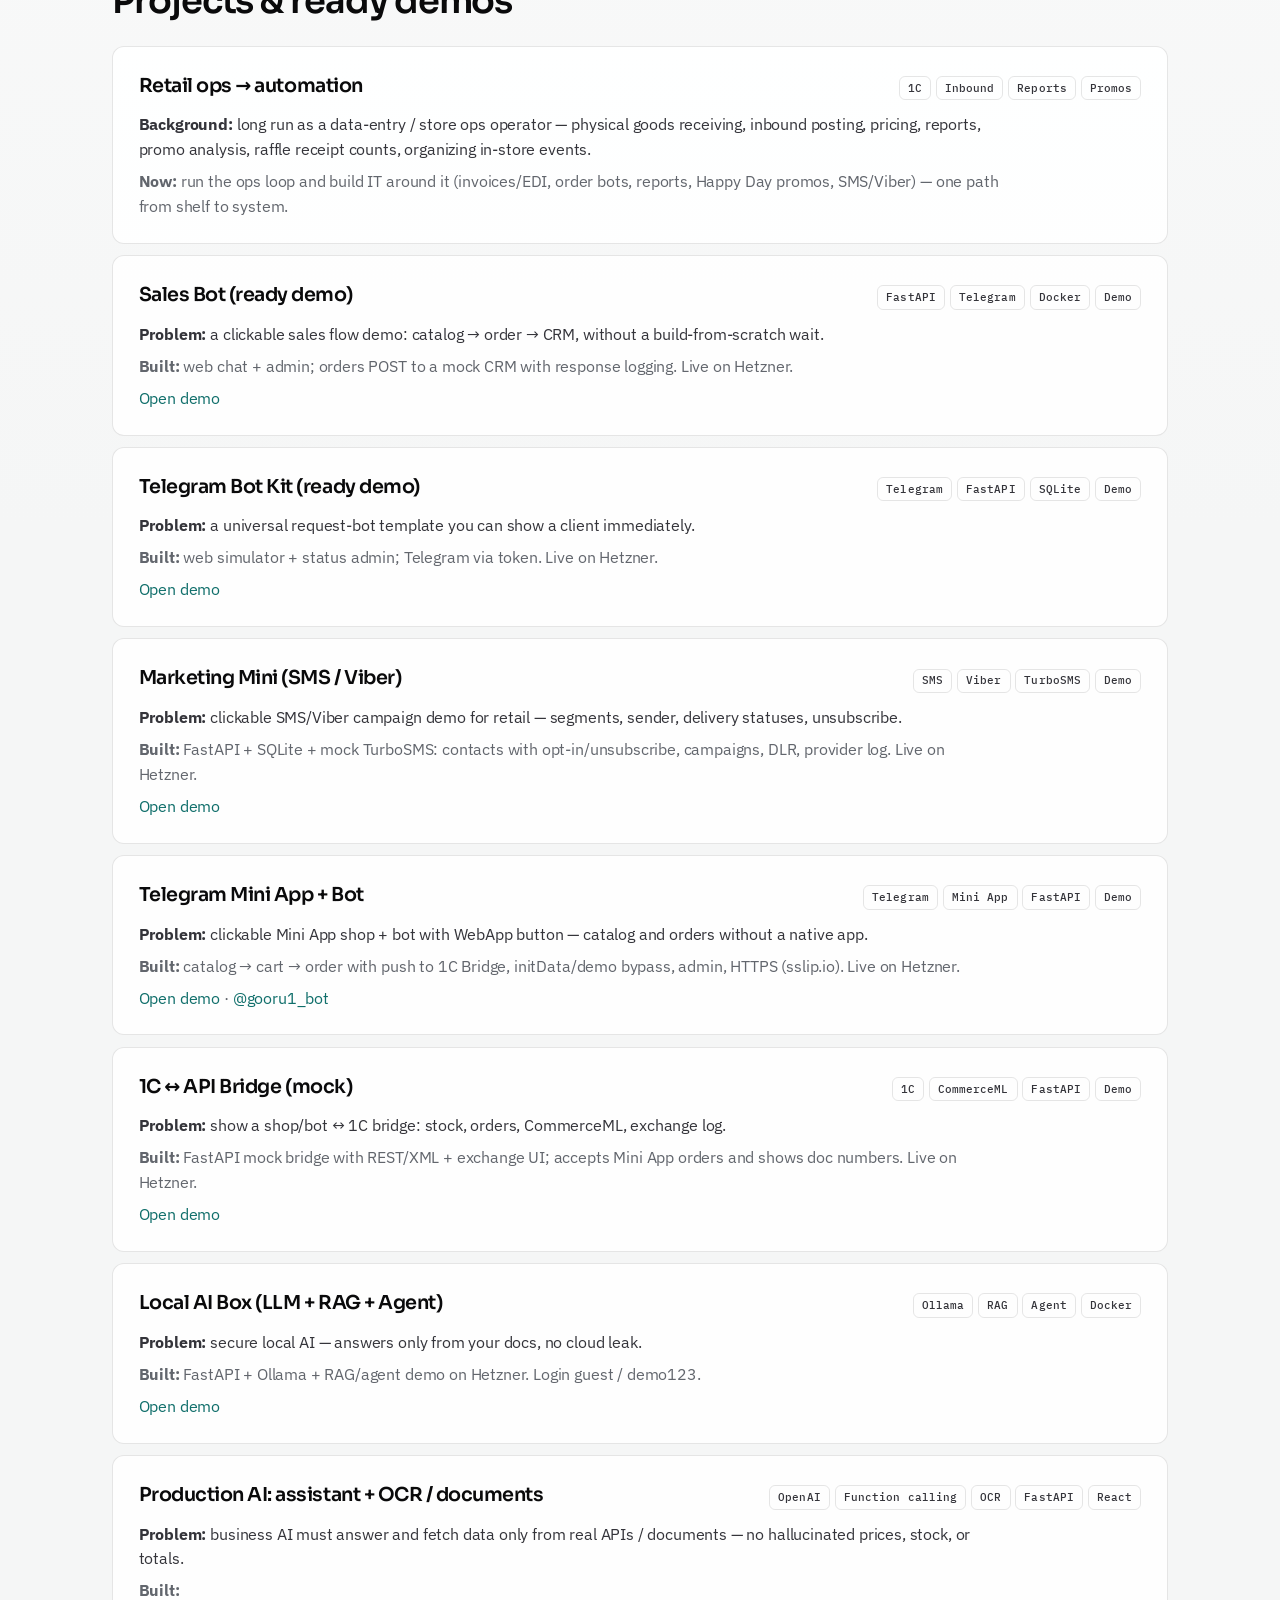
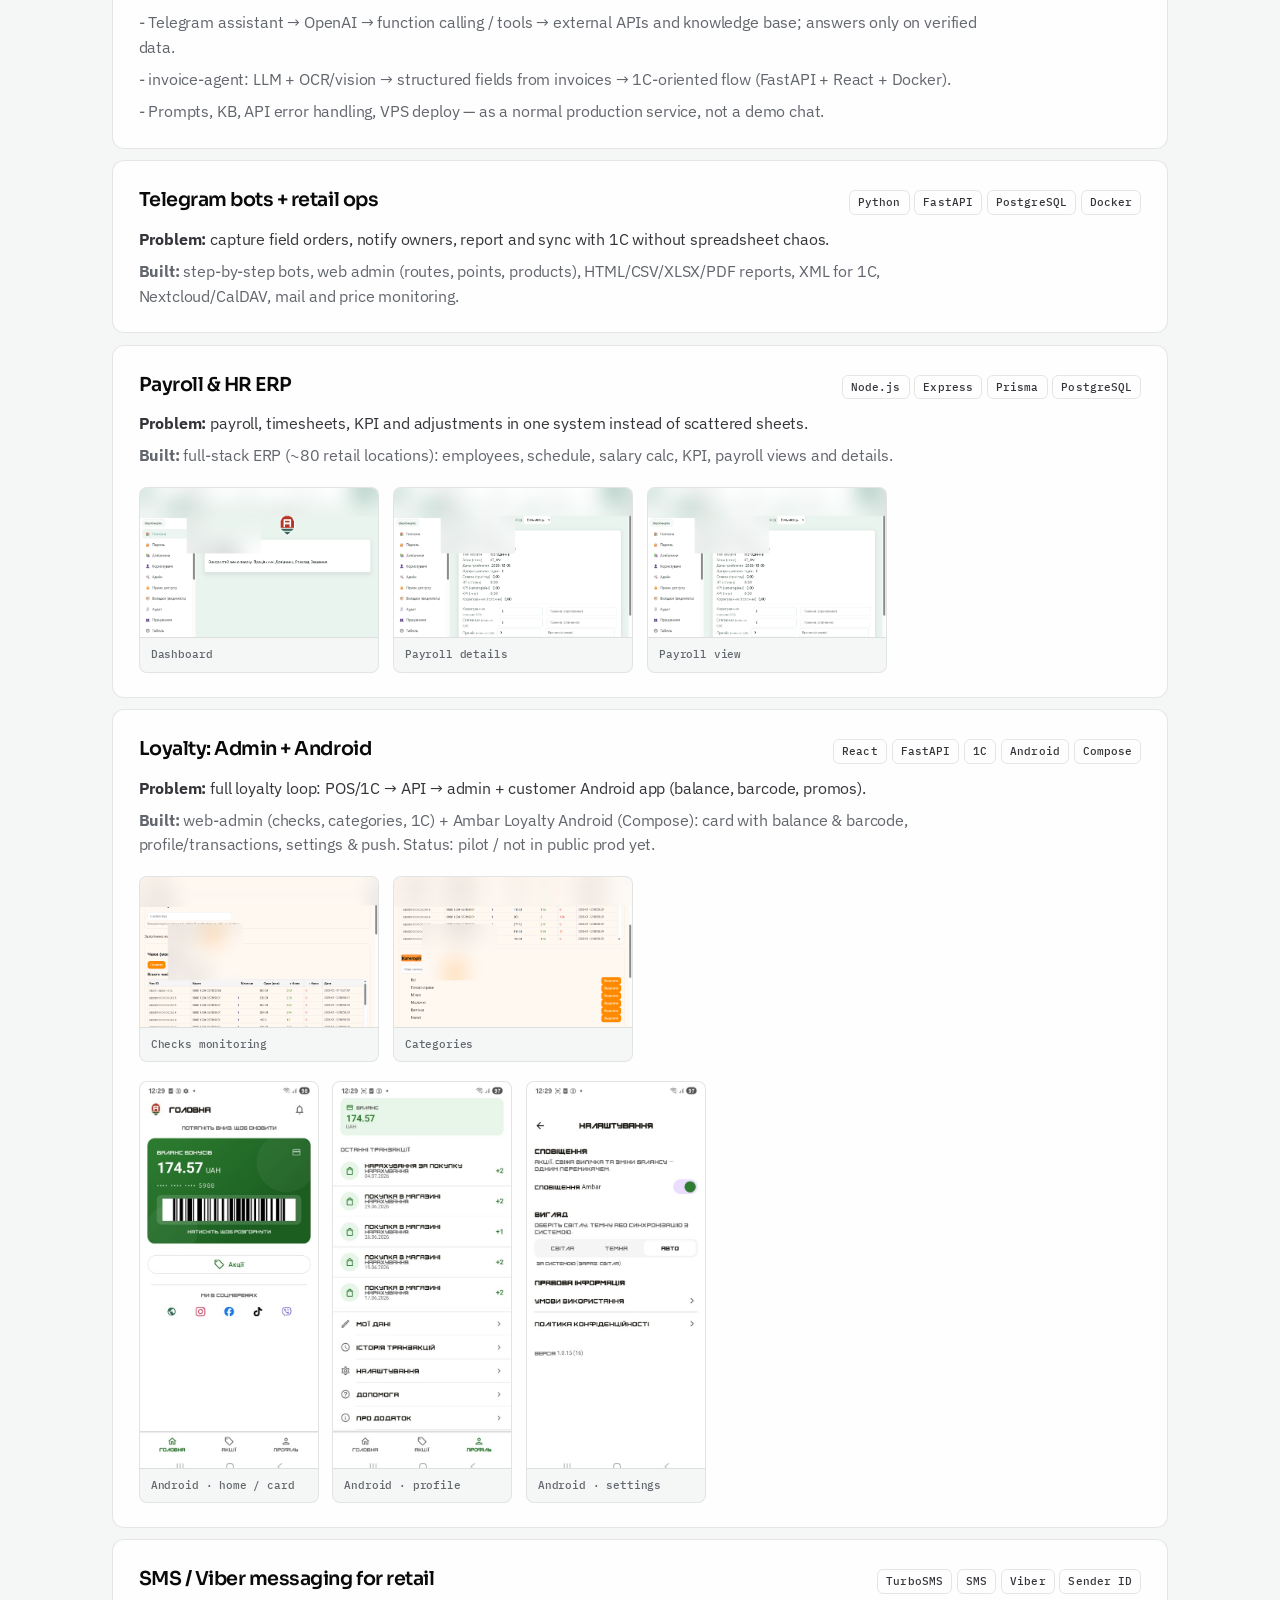
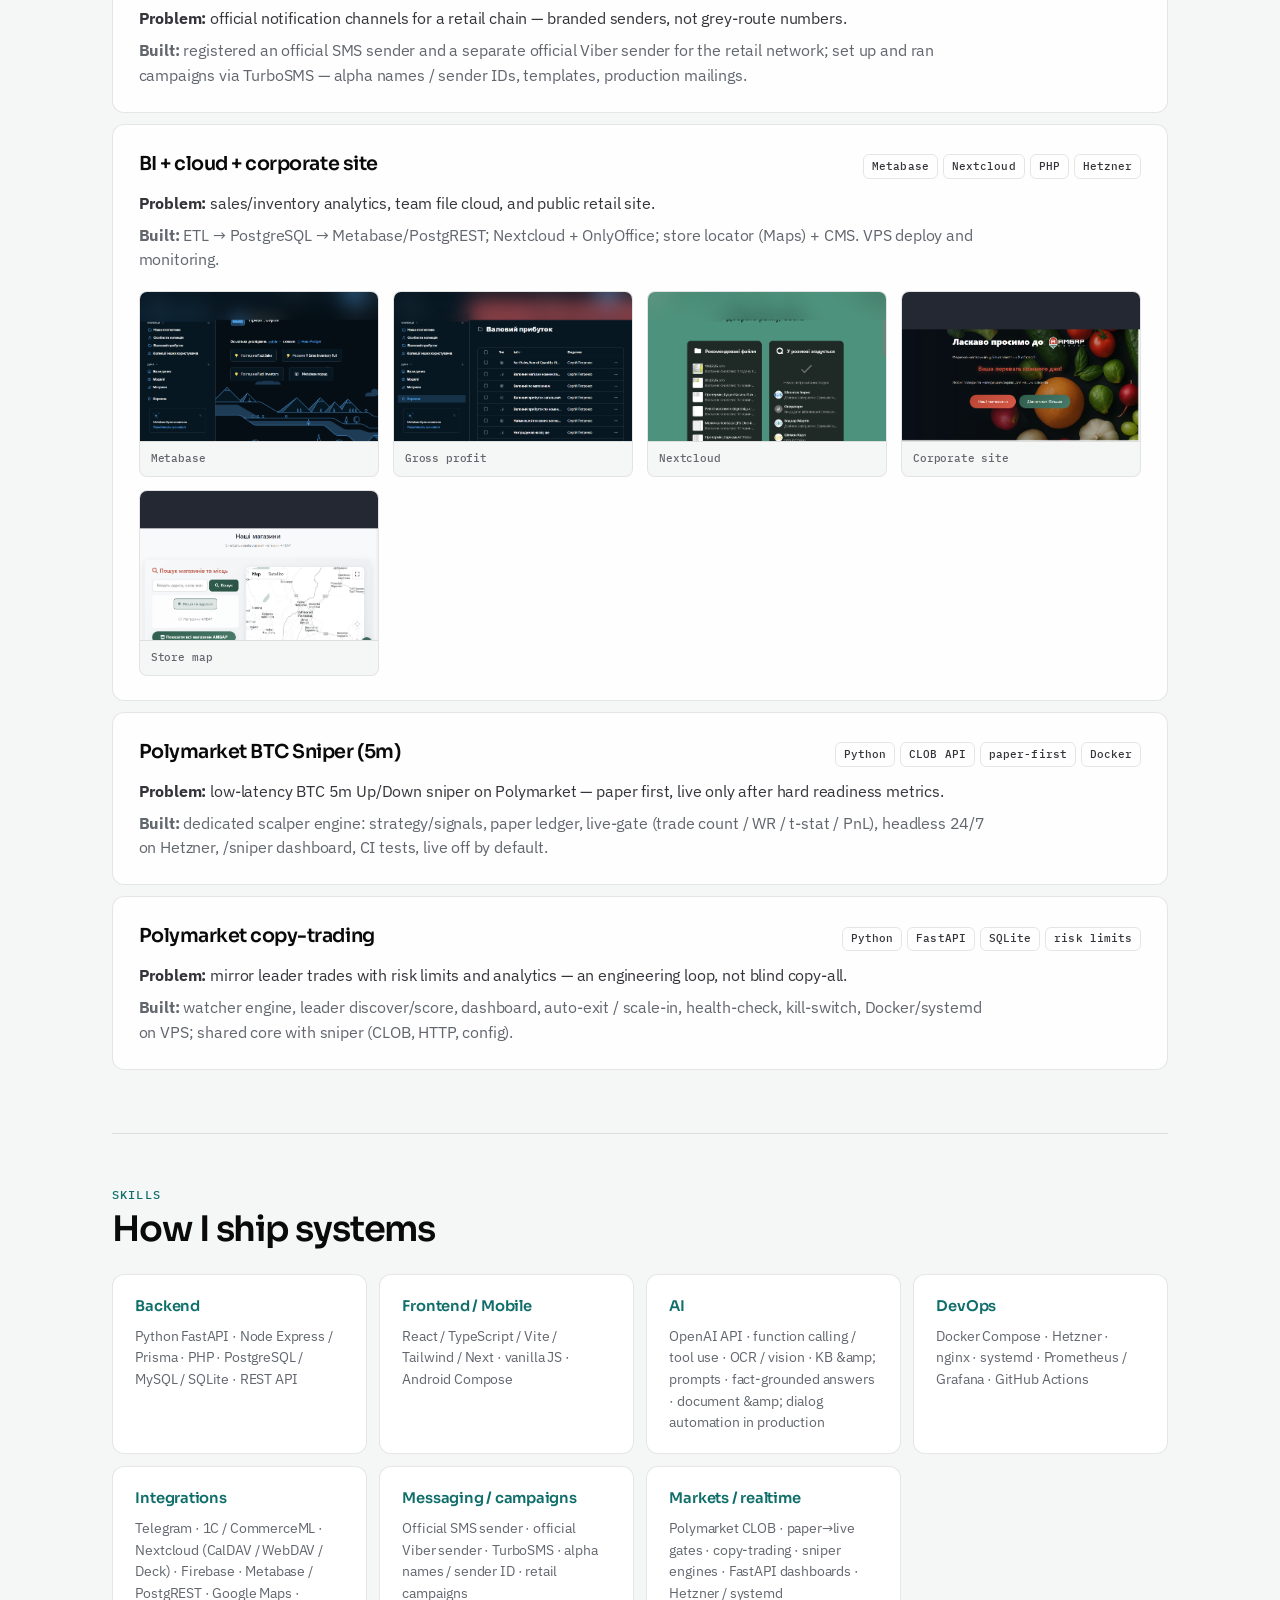
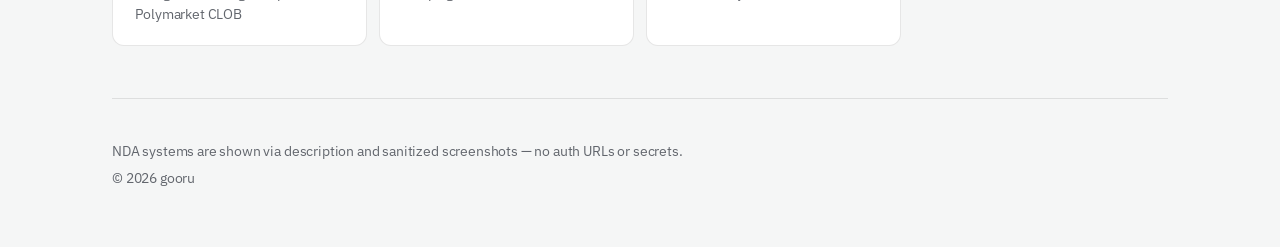
==== commit 023140e2: "Surface the live Telegram bot link. Add @gooru1_bot to hero CTAs, contacts, and the Mini App case so" ====
--- a/index.html
+++ b/index.html
@@ -23,9 +23,9 @@
   <link rel="preconnect" href="https://fonts.googleapis.com">
   <link rel="preconnect" href="https://fonts.gstatic.com" crossorigin>
   <link href="https://fonts.googleapis.com/css2?family=IBM+Plex+Mono:wght@400;500&family=IBM+Plex+Sans:wght@400;500;600&family=Sora:wght@600;700&display=swap" rel="stylesheet">
-  <link rel="stylesheet" href="styles.css?v=11">
+  <link rel="stylesheet" href="styles.css?v=12">
   <script src="theme.js"></script>
-  <script src="i18n.js?v=11"></script>
+  <script src="i18n.js?v=12"></script>
   <script type="application/ld+json">
   {
     "@context": "https://schema.org",
@@ -36,7 +36,8 @@
     "email": "mailto:sergey.petrenko7733@gmail.com",
     "jobTitle": "DevOps / Full-Stack / AI Engineer",
     "sameAs": [
-      "https://github.com/gooru-lab"
+      "https://github.com/gooru-lab",
+      "https://t.me/gooru1_bot"
     ]
   }
   </script>
@@ -72,12 +73,15 @@
         <p class="hero-lead" data-i18n="lead">Повний контур production для retail: каса → API / бот → Docker → адмінка → моніторинг. Паралельно — market engines (sniper / copy-trading) з paper-first і ризик-гейтами. AI лише на реальних даних.</p>
         <div class="cta-row">
           <a class="btn btn-primary" href="mailto:sergey.petrenko7733@gmail.com" data-i18n="ctaWrite">Написати</a>
+          <a class="btn btn-ghost" href="https://t.me/gooru1_bot" target="_blank" rel="noopener" data-i18n="ctaTelegram">Telegram</a>
           <a class="btn btn-ghost" href="https://github.com/gooru-lab" target="_blank" rel="noopener">GitHub</a>
           <a class="btn btn-ghost" id="cta-pdf" href="portfolio.pdf" data-i18n="ctaPdf">PDF</a>
         </div>
         <p class="meta-line">
           <span data-i18n="live">Live:</span>
           <a href="#links" data-i18n="liveDemosJump">готові демо ↓</a>
+          ·
+          <a href="https://t.me/gooru1_bot" target="_blank" rel="noopener">@gooru1_bot</a>
           ·
           <a href="https://github.com/gooru-lab" target="_blank" rel="noopener">GitHub</a>
         </p>
@@ -129,6 +133,10 @@
           <a href="https://demo-repo-iota-tawny.vercel.app" target="_blank" rel="noopener">demo-repo (Vercel)</a>
         </div>
         <div class="link-row">
+          <strong data-i18n="linkTelegramBot">Telegram bot</strong>
+          <a href="https://t.me/gooru1_bot" target="_blank" rel="noopener">t.me/gooru1_bot</a>
+        </div>
+        <div class="link-row">
           <strong data-i18n="linkGithub">GitHub</strong>
           <a href="https://github.com/gooru-lab" target="_blank" rel="noopener">gooru-lab</a>
           ·
@@ -220,7 +228,9 @@
         </div>
         <p class="problem" data-i18n="case17P1" data-i18n-html="1"><strong>Задача:</strong> клікабельне демо Mini App магазину + бот з WebApp-кнопкою — каталог і замовлення без нативної розробки.</p>
         <p data-i18n="case17P2" data-i18n-html="1"><strong>Зробив:</strong> каталог → кошик → замовлення з push у 1C Bridge, initData/demo bypass, адмінка, HTTPS (sslip.io). Live на Hetzner.</p>
-        <p><a href="https://204-168-135-12.sslip.io/tma/app" target="_blank" rel="noopener">Open demo</a></p>
+        <p><a href="https://204-168-135-12.sslip.io/tma/app" target="_blank" rel="noopener">Open demo</a>
+          ·
+          <a href="https://t.me/gooru1_bot" target="_blank" rel="noopener">@gooru1_bot</a></p>
       </article>
       <article class="case">
         <div class="case-head">
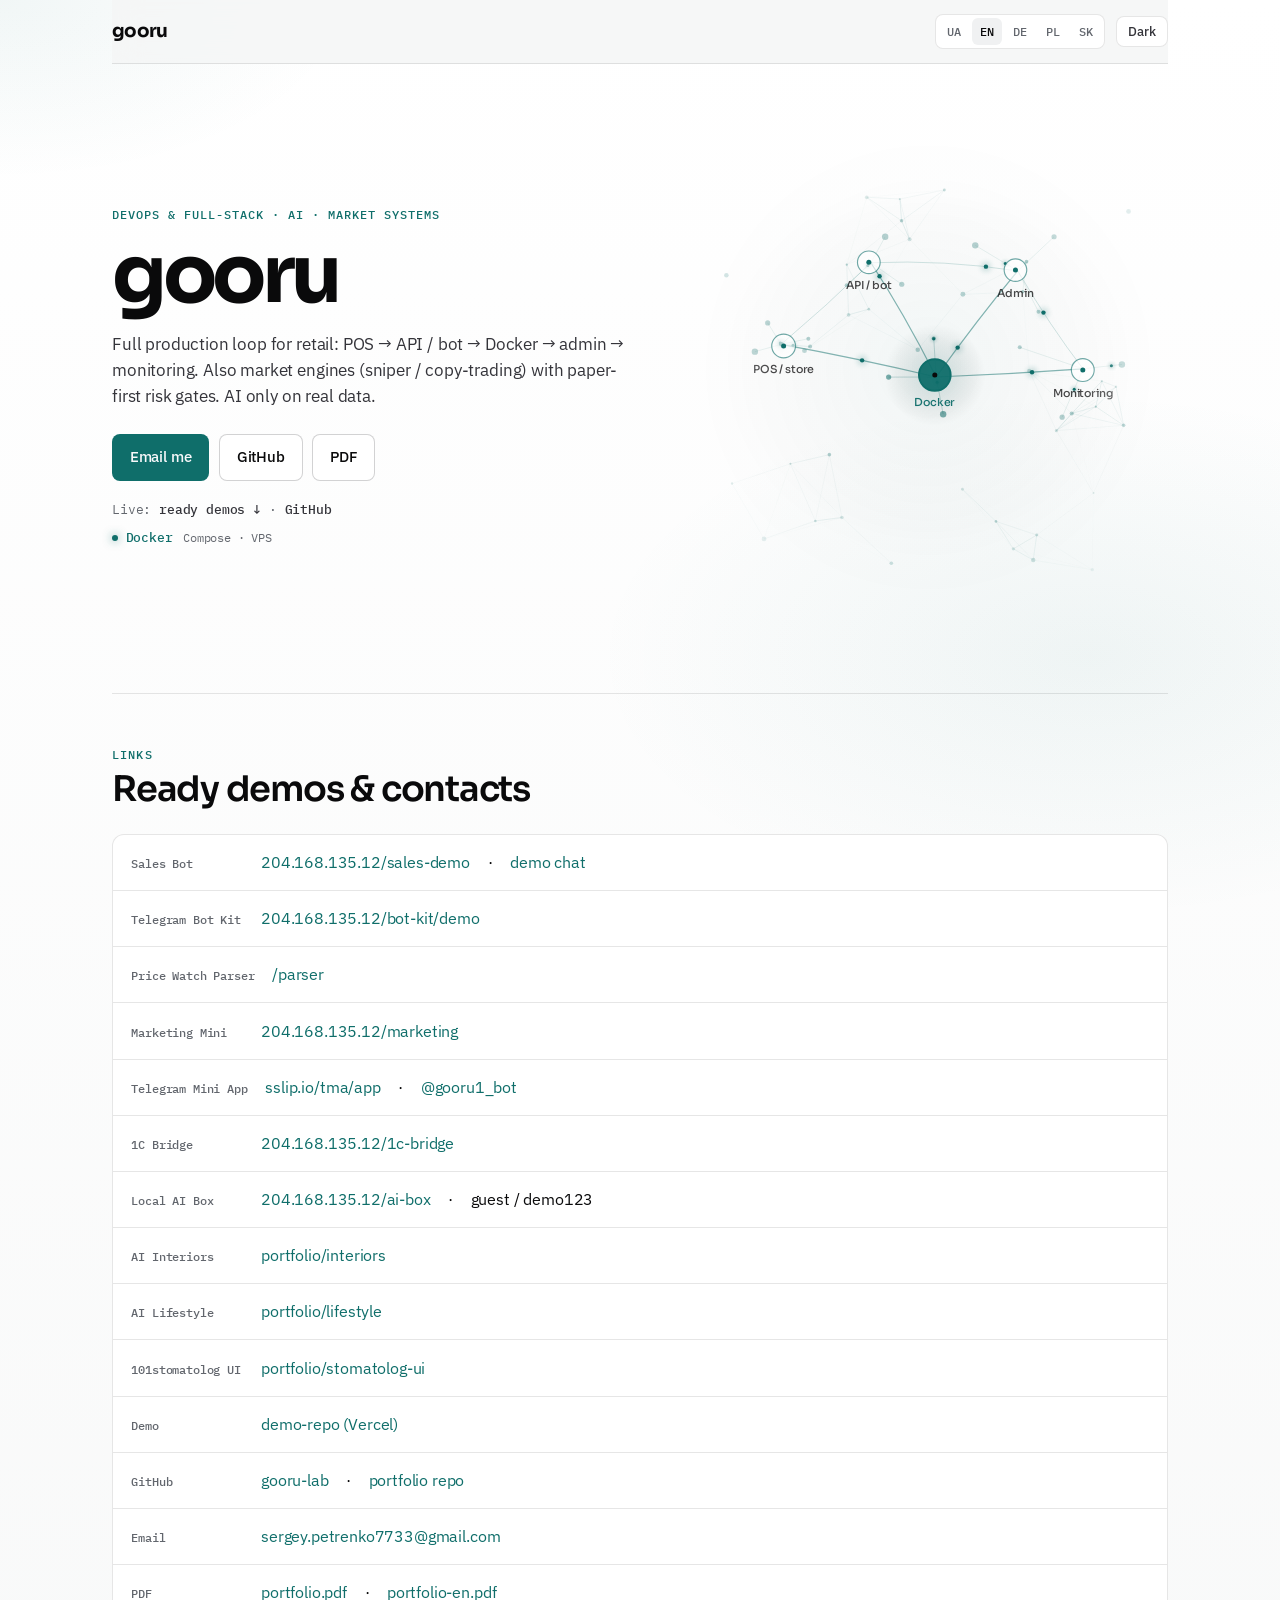
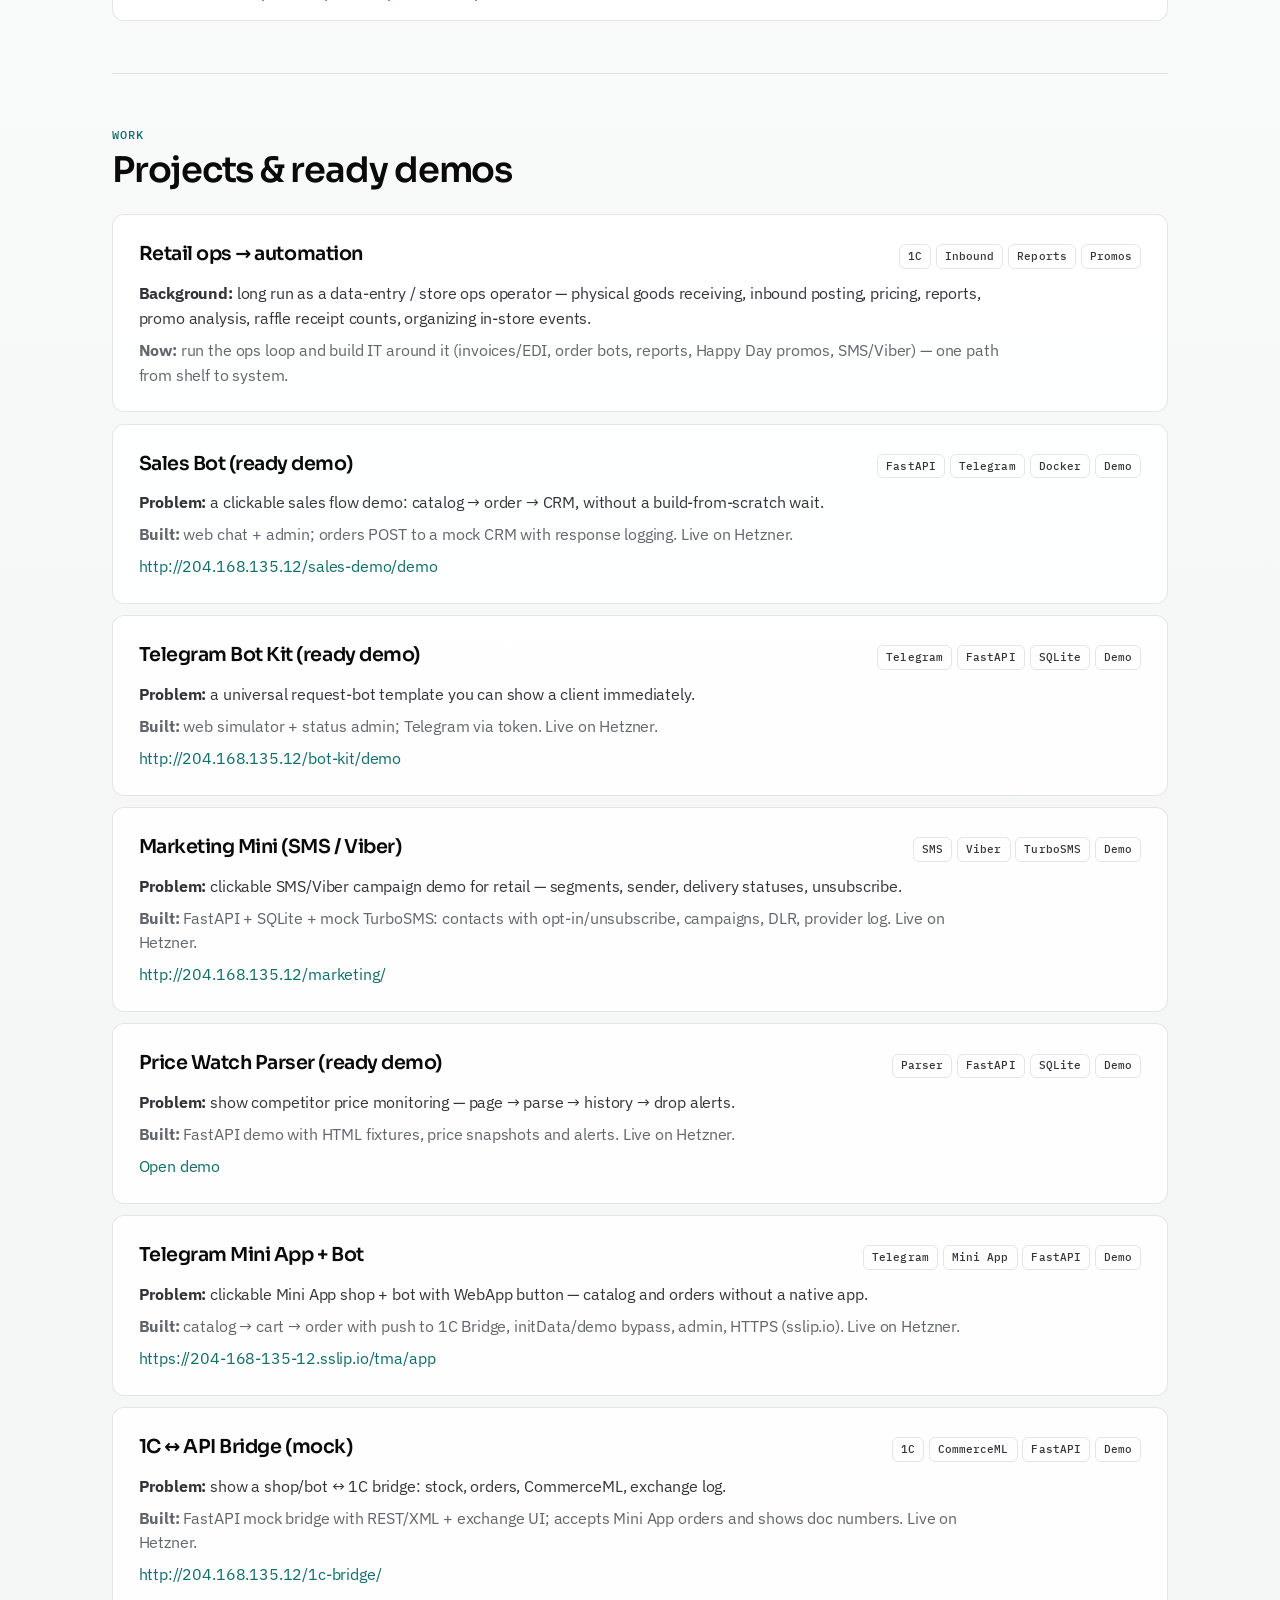
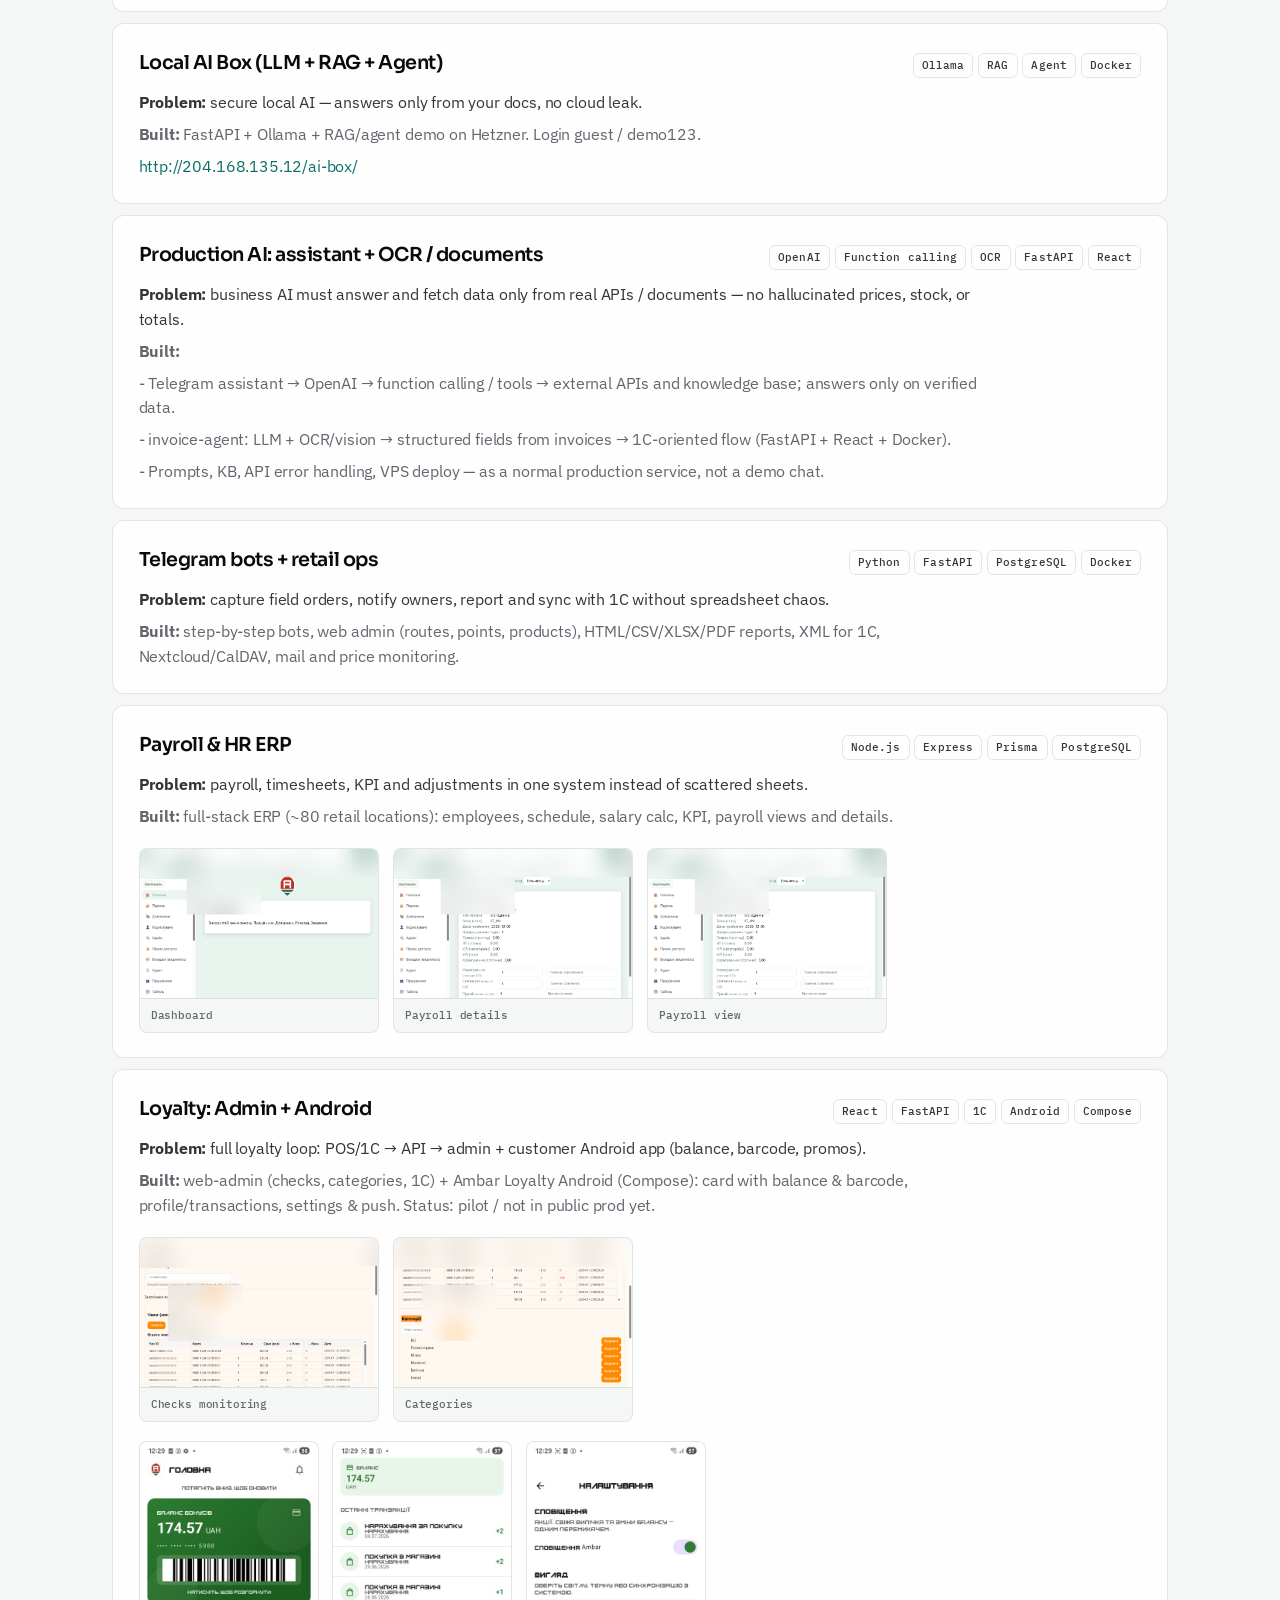
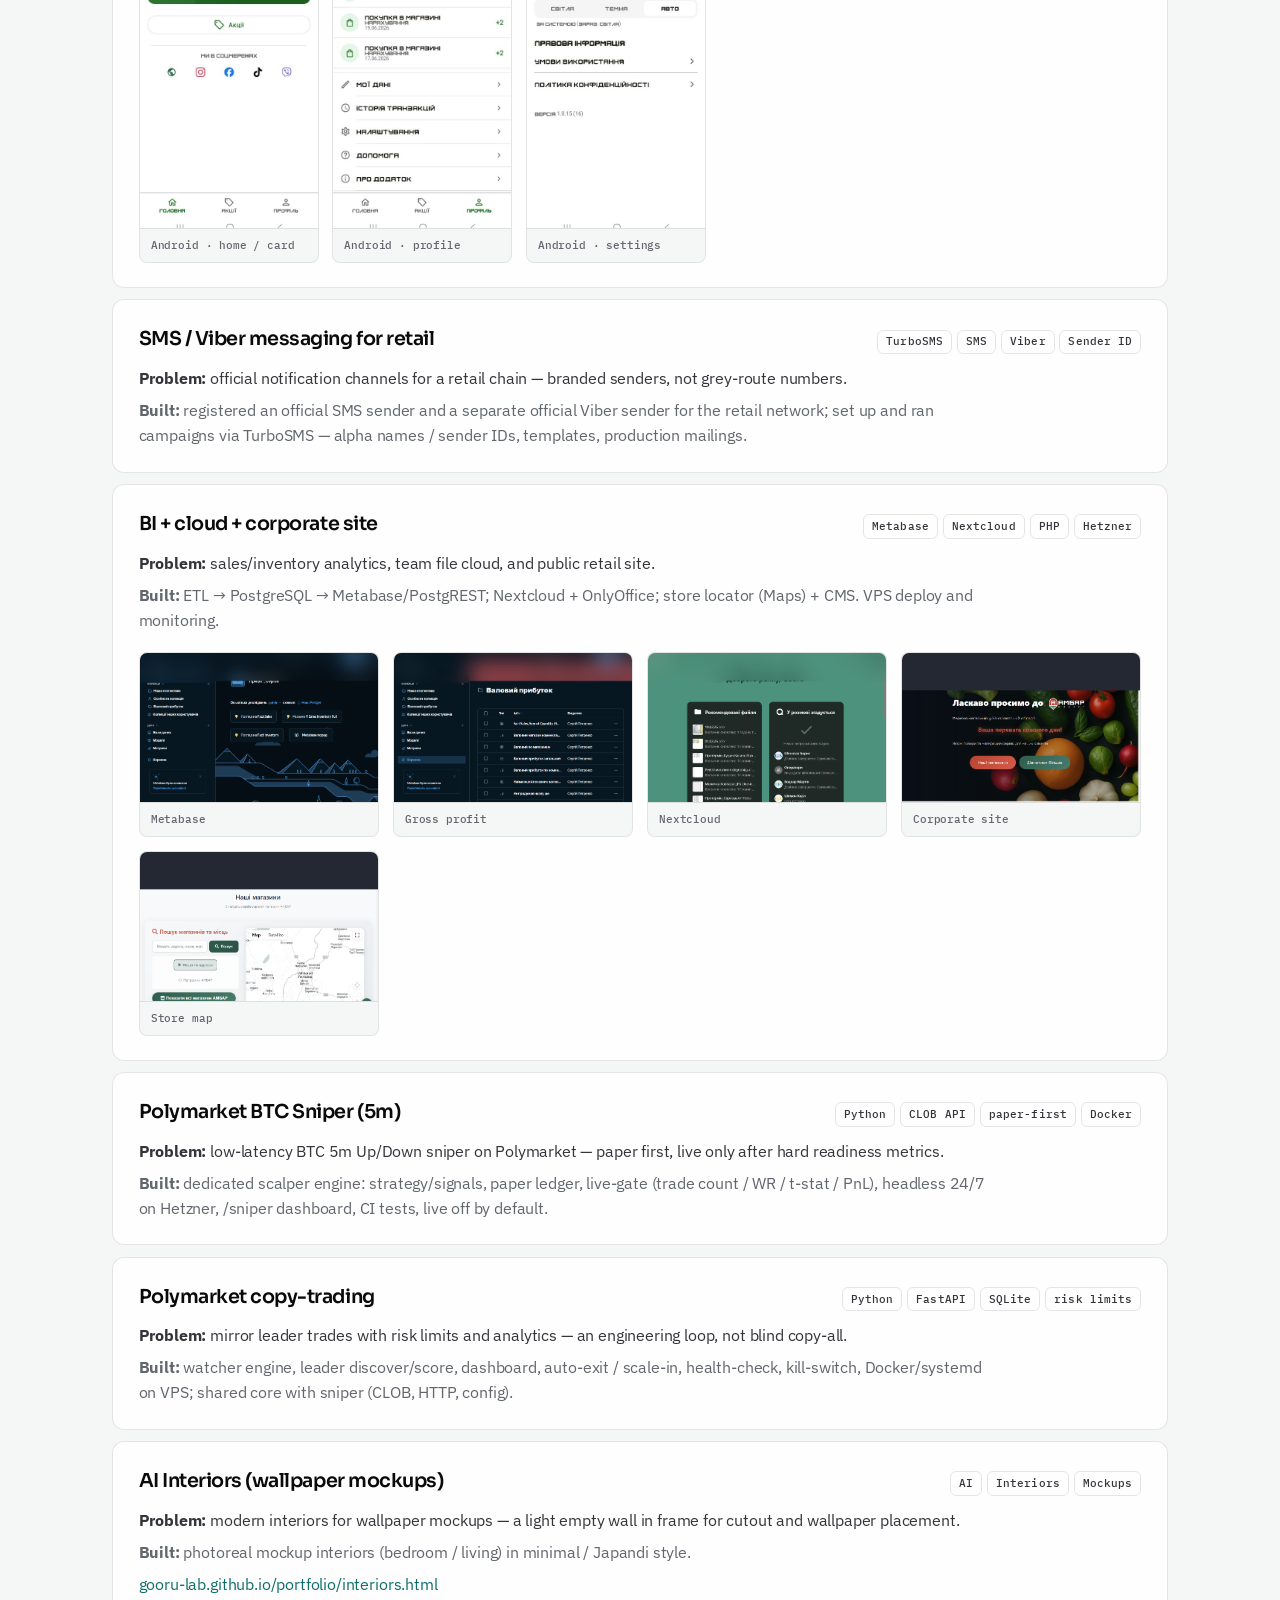
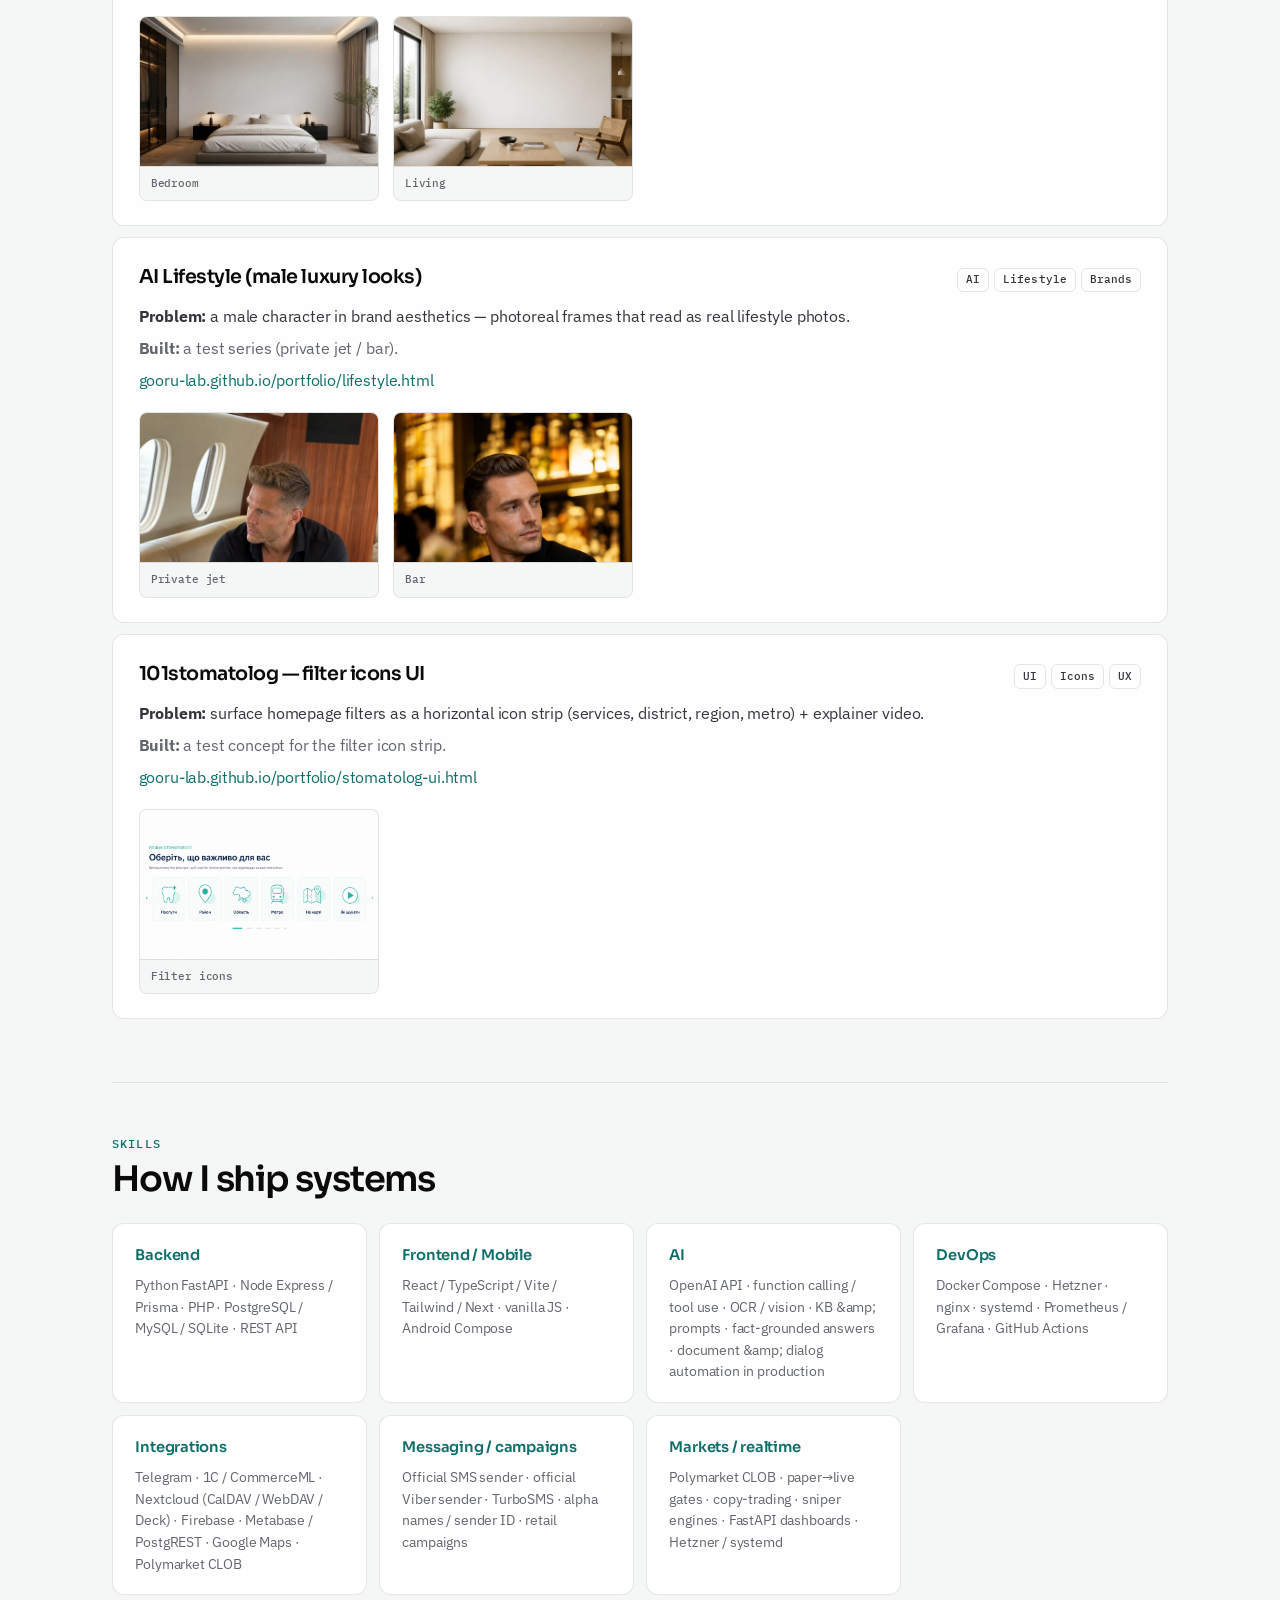
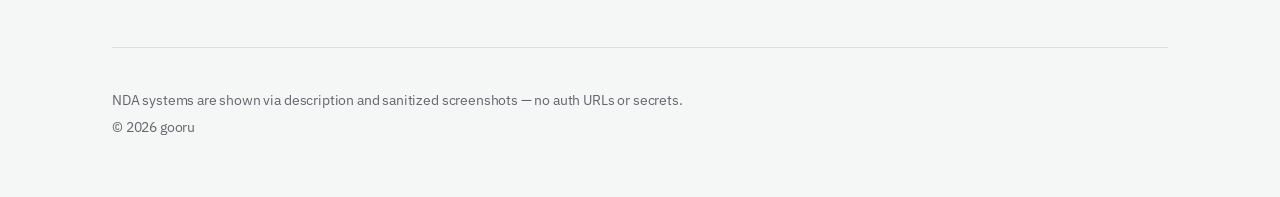
==== commit f216fdef: "Add Price Watch Parser demo to the portfolio. Link the new /parser ready demo and case copy so price" ====
--- a/index.html
+++ b/index.html
@@ -14,18 +14,18 @@
   <meta property="og:title" content="gooru — Portfolio | DevOps, Full-Stack, AI">
   <meta property="og:description" content="gooru — DevOps, Full-Stack, production AI для retail і market systems: боти, OpenAI/OCR, ERP, BI, Polymarket engines.">
   <meta property="og:url" content="https://gooru-lab.github.io/portfolio/">
-  <meta property="og:image" content="https://gooru-lab.github.io/portfolio/loyalty/01-checks-monitoring.png">
+  <meta property="og:image" content="https://gooru-lab.github.io/portfolio/interiors/01-bedroom-modern.png">
   <meta property="og:locale" content="uk_UA">
   <meta name="twitter:card" content="summary_large_image">
   <meta name="twitter:title" content="gooru — Portfolio | DevOps, Full-Stack, AI">
   <meta name="twitter:description" content="gooru — DevOps, Full-Stack, production AI для retail і market systems: боти, OpenAI/OCR, ERP, BI, Polymarket engines.">
-  <meta name="twitter:image" content="https://gooru-lab.github.io/portfolio/loyalty/01-checks-monitoring.png">
+  <meta name="twitter:image" content="https://gooru-lab.github.io/portfolio/interiors/01-bedroom-modern.png">
   <link rel="preconnect" href="https://fonts.googleapis.com">
   <link rel="preconnect" href="https://fonts.gstatic.com" crossorigin>
   <link href="https://fonts.googleapis.com/css2?family=IBM+Plex+Mono:wght@400;500&family=IBM+Plex+Sans:wght@400;500;600&family=Sora:wght@600;700&display=swap" rel="stylesheet">
-  <link rel="stylesheet" href="styles.css?v=12">
+  <link rel="stylesheet" href="styles.css?v=10">
   <script src="theme.js"></script>
-  <script src="i18n.js?v=12"></script>
+  <script src="i18n.js?v=10"></script>
   <script type="application/ld+json">
   {
     "@context": "https://schema.org",
@@ -36,8 +36,7 @@
     "email": "mailto:sergey.petrenko7733@gmail.com",
     "jobTitle": "DevOps / Full-Stack / AI Engineer",
     "sameAs": [
-      "https://github.com/gooru-lab",
-      "https://t.me/gooru1_bot"
+      "https://github.com/gooru-lab"
     ]
   }
   </script>
@@ -73,15 +72,12 @@
         <p class="hero-lead" data-i18n="lead">Повний контур production для retail: каса → API / бот → Docker → адмінка → моніторинг. Паралельно — market engines (sniper / copy-trading) з paper-first і ризик-гейтами. AI лише на реальних даних.</p>
         <div class="cta-row">
           <a class="btn btn-primary" href="mailto:sergey.petrenko7733@gmail.com" data-i18n="ctaWrite">Написати</a>
-          <a class="btn btn-ghost" href="https://t.me/gooru1_bot" target="_blank" rel="noopener" data-i18n="ctaTelegram">Telegram</a>
           <a class="btn btn-ghost" href="https://github.com/gooru-lab" target="_blank" rel="noopener">GitHub</a>
           <a class="btn btn-ghost" id="cta-pdf" href="portfolio.pdf" data-i18n="ctaPdf">PDF</a>
         </div>
         <p class="meta-line">
           <span data-i18n="live">Live:</span>
           <a href="#links" data-i18n="liveDemosJump">готові демо ↓</a>
-          ·
-          <a href="https://t.me/gooru1_bot" target="_blank" rel="noopener">@gooru1_bot</a>
           ·
           <a href="https://github.com/gooru-lab" target="_blank" rel="noopener">GitHub</a>
         </p>
@@ -100,41 +96,53 @@
       <div class="links">
         <div class="link-row">
           <strong data-i18n="linkSalesBot">Sales Bot</strong>
-          <a href="https://204-168-135-12.sslip.io/sales-demo/" target="_blank" rel="noopener">/sales-demo</a>
+          <a href="http://204.168.135.12/sales-demo/" target="_blank" rel="noopener">204.168.135.12/sales-demo</a>
           ·
-          <a href="https://204-168-135-12.sslip.io/sales-demo/demo" target="_blank" rel="noopener">chat</a>
+          <a href="http://204.168.135.12/sales-demo/demo" target="_blank" rel="noopener">demo chat</a>
         </div>
         <div class="link-row">
           <strong data-i18n="linkBotKit">Telegram Bot Kit</strong>
-          <a href="https://204-168-135-12.sslip.io/bot-kit/demo" target="_blank" rel="noopener">/bot-kit/demo</a>
+          <a href="http://204.168.135.12/bot-kit/demo" target="_blank" rel="noopener">204.168.135.12/bot-kit/demo</a>
+        </div>
+        <div class="link-row">
+          <strong data-i18n="linkParser">Price Watch Parser</strong>
+          <a href="https://204-168-135-12.sslip.io/parser/" target="_blank" rel="noopener">/parser</a>
         </div>
         <div class="link-row">
           <strong data-i18n="linkMarketing">Marketing Mini</strong>
-          <a href="https://204-168-135-12.sslip.io/marketing/" target="_blank" rel="noopener">/marketing</a>
+          <a href="http://204.168.135.12/marketing/" target="_blank" rel="noopener">204.168.135.12/marketing</a>
         </div>
         <div class="link-row">
           <strong data-i18n="linkTma">Telegram Mini App</strong>
-          <a href="https://204-168-135-12.sslip.io/tma/app" target="_blank" rel="noopener">/tma/app</a>
+          <a href="https://204-168-135-12.sslip.io/tma/app" target="_blank" rel="noopener">sslip.io/tma/app</a>
           ·
           <a href="https://t.me/gooru1_bot" target="_blank" rel="noopener">@gooru1_bot</a>
         </div>
         <div class="link-row">
           <strong data-i18n="linkOnec">1C Bridge</strong>
-          <a href="https://204-168-135-12.sslip.io/1c-bridge/" target="_blank" rel="noopener">/1c-bridge</a>
+          <a href="http://204.168.135.12/1c-bridge/" target="_blank" rel="noopener">204.168.135.12/1c-bridge</a>
         </div>
         <div class="link-row">
           <strong data-i18n="linkAiBox">Local AI Box</strong>
-          <a href="https://204-168-135-12.sslip.io/ai-box/" target="_blank" rel="noopener">/ai-box</a>
+          <a href="http://204.168.135.12/ai-box/" target="_blank" rel="noopener">204.168.135.12/ai-box</a>
           ·
           <span>guest / demo123</span>
         </div>
         <div class="link-row">
+          <strong data-i18n="linkInteriors">AI Interiors</strong>
+          <a href="interiors.html">portfolio/interiors</a>
+        </div>
+        <div class="link-row">
+          <strong data-i18n="linkLifestyle">AI Lifestyle</strong>
+          <a href="lifestyle.html">portfolio/lifestyle</a>
+        </div>
+        <div class="link-row">
+          <strong data-i18n="linkStomatolog">101stomatolog UI</strong>
+          <a href="stomatolog-ui.html">portfolio/stomatolog-ui</a>
+        </div>
+        <div class="link-row">
           <strong data-i18n="linkDemo">Demo</strong>
           <a href="https://demo-repo-iota-tawny.vercel.app" target="_blank" rel="noopener">demo-repo (Vercel)</a>
-        </div>
-        <div class="link-row">
-          <strong data-i18n="linkTelegramBot">Telegram bot</strong>
-          <a href="https://t.me/gooru1_bot" target="_blank" rel="noopener">t.me/gooru1_bot</a>
         </div>
         <div class="link-row">
           <strong data-i18n="linkGithub">GitHub</strong>
@@ -158,7 +166,7 @@
 
     <section id="work">
       <p class="section-label" data-i18n="workLabel">Кейси</p>
-      <h2 class="section-title" data-i18n="workTitle">Проєкти й ready demos</h2>
+      <h2 class="section-title" data-i18n="workTitle">Вибрані production-проєкти</h2>
 
       <article class="case">
         <div class="case-head">
@@ -186,7 +194,7 @@
         </div>
         <p class="problem" data-i18n="case13P1" data-i18n-html="1"><strong>Задача:</strong> готове клікабельне демо sales-сценарію: каталог → замовлення → CRM, без очікування «зроблю з нуля».</p>
         <p data-i18n="case13P2" data-i18n-html="1"><strong>Зробив:</strong> web-чат і адмінка; замовлення йде HTTP POST у mock CRM з логом відповіді. Live на Hetzner.</p>
-        <p><a href="https://204-168-135-12.sslip.io/sales-demo/demo" target="_blank" rel="noopener">Open demo</a></p>
+        <p><a href="http://204.168.135.12/sales-demo/demo" target="_blank" rel="noopener">http://204.168.135.12/sales-demo/demo</a></p>
       </article>
       <article class="case">
         <div class="case-head">
@@ -200,7 +208,7 @@
         </div>
         <p class="problem" data-i18n="case15P1" data-i18n-html="1"><strong>Задача:</strong> універсальний шаблон бота-заявки, який можна показати клієнту одразу.</p>
         <p data-i18n="case15P2" data-i18n-html="1"><strong>Зробив:</strong> web-симулятор + адмінка статусів; Telegram підключається токеном. Live на Hetzner.</p>
-        <p><a href="https://204-168-135-12.sslip.io/bot-kit/demo" target="_blank" rel="noopener">Open demo</a></p>
+        <p><a href="http://204.168.135.12/bot-kit/demo" target="_blank" rel="noopener">http://204.168.135.12/bot-kit/demo</a></p>
       </article>
       <article class="case">
         <div class="case-head">
@@ -214,9 +222,25 @@
         </div>
         <p class="problem" data-i18n="case16P1" data-i18n-html="1"><strong>Задача:</strong> клікабельне демо розсилок SMS/Viber для retail — сегменти, sender, статуси доставки й відписка.</p>
         <p data-i18n="case16P2" data-i18n-html="1"><strong>Зробив:</strong> FastAPI + SQLite + mock TurboSMS: контакти з opt-in/unsubscribe, кампанії, DLR, provider log. Live на Hetzner.</p>
-        <p><a href="https://204-168-135-12.sslip.io/marketing/" target="_blank" rel="noopener">Open demo</a></p>
-      </article>
-      <article class="case">
+        <p><a href="http://204.168.135.12/marketing/" target="_blank" rel="noopener">http://204.168.135.12/marketing/</a></p>
+      </article>
+      
+      <article class="case">
+        <div class="case-head">
+          <h3 data-i18n="case19Title">Price Watch Parser (ready demo)</h3>
+          <div class="case-tags">
+            <span class="tag">Parser</span>
+            <span class="tag">FastAPI</span>
+            <span class="tag">SQLite</span>
+            <span class="tag">Demo</span>
+          </div>
+        </div>
+        <p class="problem" data-i18n="case19P1" data-i18n-html="1"><strong>Задача:</strong> показати моніторинг цін конкурентів — URL/сторінка → parse → історія → алерт при дропі.</p>
+        <p data-i18n="case19P2" data-i18n-html="1"><strong>Зробив:</strong> FastAPI demo з HTML fixtures, знімками цін і alerts. Live на Hetzner.</p>
+        <p><a href="https://204-168-135-12.sslip.io/parser/" target="_blank" rel="noopener">Open demo</a></p>
+      </article>
+
+<article class="case">
         <div class="case-head">
           <h3 data-i18n="case17Title">Telegram Mini App + Bot</h3>
           <div class="case-tags">
@@ -228,9 +252,7 @@
         </div>
         <p class="problem" data-i18n="case17P1" data-i18n-html="1"><strong>Задача:</strong> клікабельне демо Mini App магазину + бот з WebApp-кнопкою — каталог і замовлення без нативної розробки.</p>
         <p data-i18n="case17P2" data-i18n-html="1"><strong>Зробив:</strong> каталог → кошик → замовлення з push у 1C Bridge, initData/demo bypass, адмінка, HTTPS (sslip.io). Live на Hetzner.</p>
-        <p><a href="https://204-168-135-12.sslip.io/tma/app" target="_blank" rel="noopener">Open demo</a>
-          ·
-          <a href="https://t.me/gooru1_bot" target="_blank" rel="noopener">@gooru1_bot</a></p>
+        <p><a href="https://204-168-135-12.sslip.io/tma/app" target="_blank" rel="noopener">https://204-168-135-12.sslip.io/tma/app</a></p>
       </article>
       <article class="case">
         <div class="case-head">
@@ -244,7 +266,7 @@
         </div>
         <p class="problem" data-i18n="case18P1" data-i18n-html="1"><strong>Задача:</strong> показати міст сайт/бот ↔ 1С: залишки, замовлення, CommerceML, журнал обмінів.</p>
         <p data-i18n="case18P2" data-i18n-html="1"><strong>Зробив:</strong> FastAPI mock-міст з REST/XML, UI обміну; приймає замовлення з Mini App і показує номер документа. Live на Hetzner.</p>
-        <p><a href="https://204-168-135-12.sslip.io/1c-bridge/" target="_blank" rel="noopener">Open demo</a></p>
+        <p><a href="http://204.168.135.12/1c-bridge/" target="_blank" rel="noopener">http://204.168.135.12/1c-bridge/</a></p>
       </article>
       <article class="case">
         <div class="case-head">
@@ -258,7 +280,7 @@
         </div>
         <p class="problem" data-i18n="case14P1" data-i18n-html="1"><strong>Задача:</strong> безпечна локальна AI — відповіді лише з документів, без відправки даних у хмару.</p>
         <p data-i18n="case14P2" data-i18n-html="1"><strong>Зробив:</strong> FastAPI + Ollama + RAG/agent demo на Hetzner. Логін guest / demo123.</p>
-        <p><a href="https://204-168-135-12.sslip.io/ai-box/" target="_blank" rel="noopener">Open demo</a></p>
+        <p><a href="http://204.168.135.12/ai-box/" target="_blank" rel="noopener">http://204.168.135.12/ai-box/</a></p>
       </article>
 
       <article class="case">
@@ -436,6 +458,81 @@
         </div>
         <p class="problem" data-i18n="case9P1" data-i18n-html="1"><strong>Задача:</strong> дзеркало угод лідерів з ризик-лімітами й аналітикою — інженерний контур, а не «купи все підряд».</p>
         <p data-i18n="case9P2" data-i18n-html="1"><strong>Зробив:</strong> watcher engine, discover/score лідерів, dashboard, auto-exit / scale-in, health-check, kill-switch, деплой Docker/systemd на VPS; спільний core з sniper (CLOB, HTTP, config).</p>
+      </article>
+
+      <article class="case">
+        <div class="case-head">
+          <h3 data-i18n="case10Title">AI Interiors (wallpaper mockups)</h3>
+          <div class="case-tags">
+            <span class="tag">AI</span>
+            <span class="tag">Interiors</span>
+            <span class="tag">Mockups</span>
+          </div>
+        </div>
+        <p class="problem" data-i18n="case10P1" data-i18n-html="1"><strong>Задача:</strong> сучасні інтер’єри під фотошпалери — світла порожня стіна в кадрі, щоб потім вирізати й підставляти шпалери.</p>
+        <p data-i18n="case10P2" data-i18n-html="1"><strong>Зробив:</strong> серію photoreal mockup-інтер’єрів (bedroom / living) у мінімалістичному / Japandi стилі. Дивись галерею:</p>
+        <p><a href="interiors.html">gooru-lab.github.io/portfolio/interiors.html</a></p>
+        <div class="shots">
+          <figure>
+            <a href="interiors.html"><img src="interiors/01-bedroom-modern.png" alt="AI bedroom interior" loading="lazy"></a>
+            <figcaption>Bedroom</figcaption>
+          </figure>
+          <figure>
+            <a href="interiors.html"><img src="interiors/02-living-japandi.png" alt="AI living interior" loading="lazy"></a>
+            <figcaption>Living</figcaption>
+          </figure>
+        </div>
+      </article>
+
+      <article class="case">
+        <div class="case-head">
+          <h3 data-i18n="case11Title">AI Lifestyle (male luxury looks)</h3>
+          <div class="case-tags">
+            <span class="tag">AI</span>
+            <span class="tag">Lifestyle</span>
+            <span class="tag">Brands</span>
+          </div>
+        </div>
+        <p class="problem" data-i18n="case11P1" data-i18n-html="1"><strong>Задача:</strong> чоловічий персонаж у брендовій естетиці — photoreal кадри як реальні lifestyle-фото.</p>
+        <p data-i18n="case11P2" data-i18n-html="1"><strong>Зробив:</strong> тестову серію (private jet / bar). Дивись галерею:</p>
+        <p><a href="lifestyle.html">gooru-lab.github.io/portfolio/lifestyle.html</a></p>
+        <div class="shots">
+          <figure>
+            <a href="lifestyle.html"><img src="lifestyle/01-male-private-jet.png" alt="Male luxury private jet" loading="lazy"></a>
+            <figcaption>Private jet</figcaption>
+          </figure>
+          <figure>
+            <a href="lifestyle.html"><img src="lifestyle/02-male-luxury-bar.png" alt="Male luxury bar" loading="lazy"></a>
+            <figcaption>Bar</figcaption>
+          </figure>
+        </div>
+      </article>
+
+
+
+
+
+
+
+
+      <article class="case">
+        <div class="case-head">
+          <h3 data-i18n="case12Title">101stomatolog — filter icons UI</h3>
+          <div class="case-tags">
+            <span class="tag">UI</span>
+            <span class="tag">Icons</span>
+            <span class="tag">UX</span>
+          </div>
+        </div>
+        <p class="problem" data-i18n="case12P1" data-i18n-html="1"><strong>Задача:</strong> вивести на головну швидкі фільтри іконками з горизонтальним скролом (послуги, район, область, метро) + відео-пояснення.</p>
+        <p data-i18n="case12P2" data-i18n-html="1"><strong>Зробив:</strong> тестовий концепт стрічки іконок. Дивись:</p>
+        <p><a href="stomatolog-ui.html">gooru-lab.github.io/portfolio/stomatolog-ui.html</a></p>
+        <div class="shots">
+          <figure>
+            <a href="stomatolog-ui.html"><img src="stomatolog-ui/01-filter-icons-strip.png" alt="Filter icons strip concept" loading="lazy"></a>
+            <figcaption>Filter icons</figcaption>
+          </figure>
+        </div>
       </article>
 
     </section>
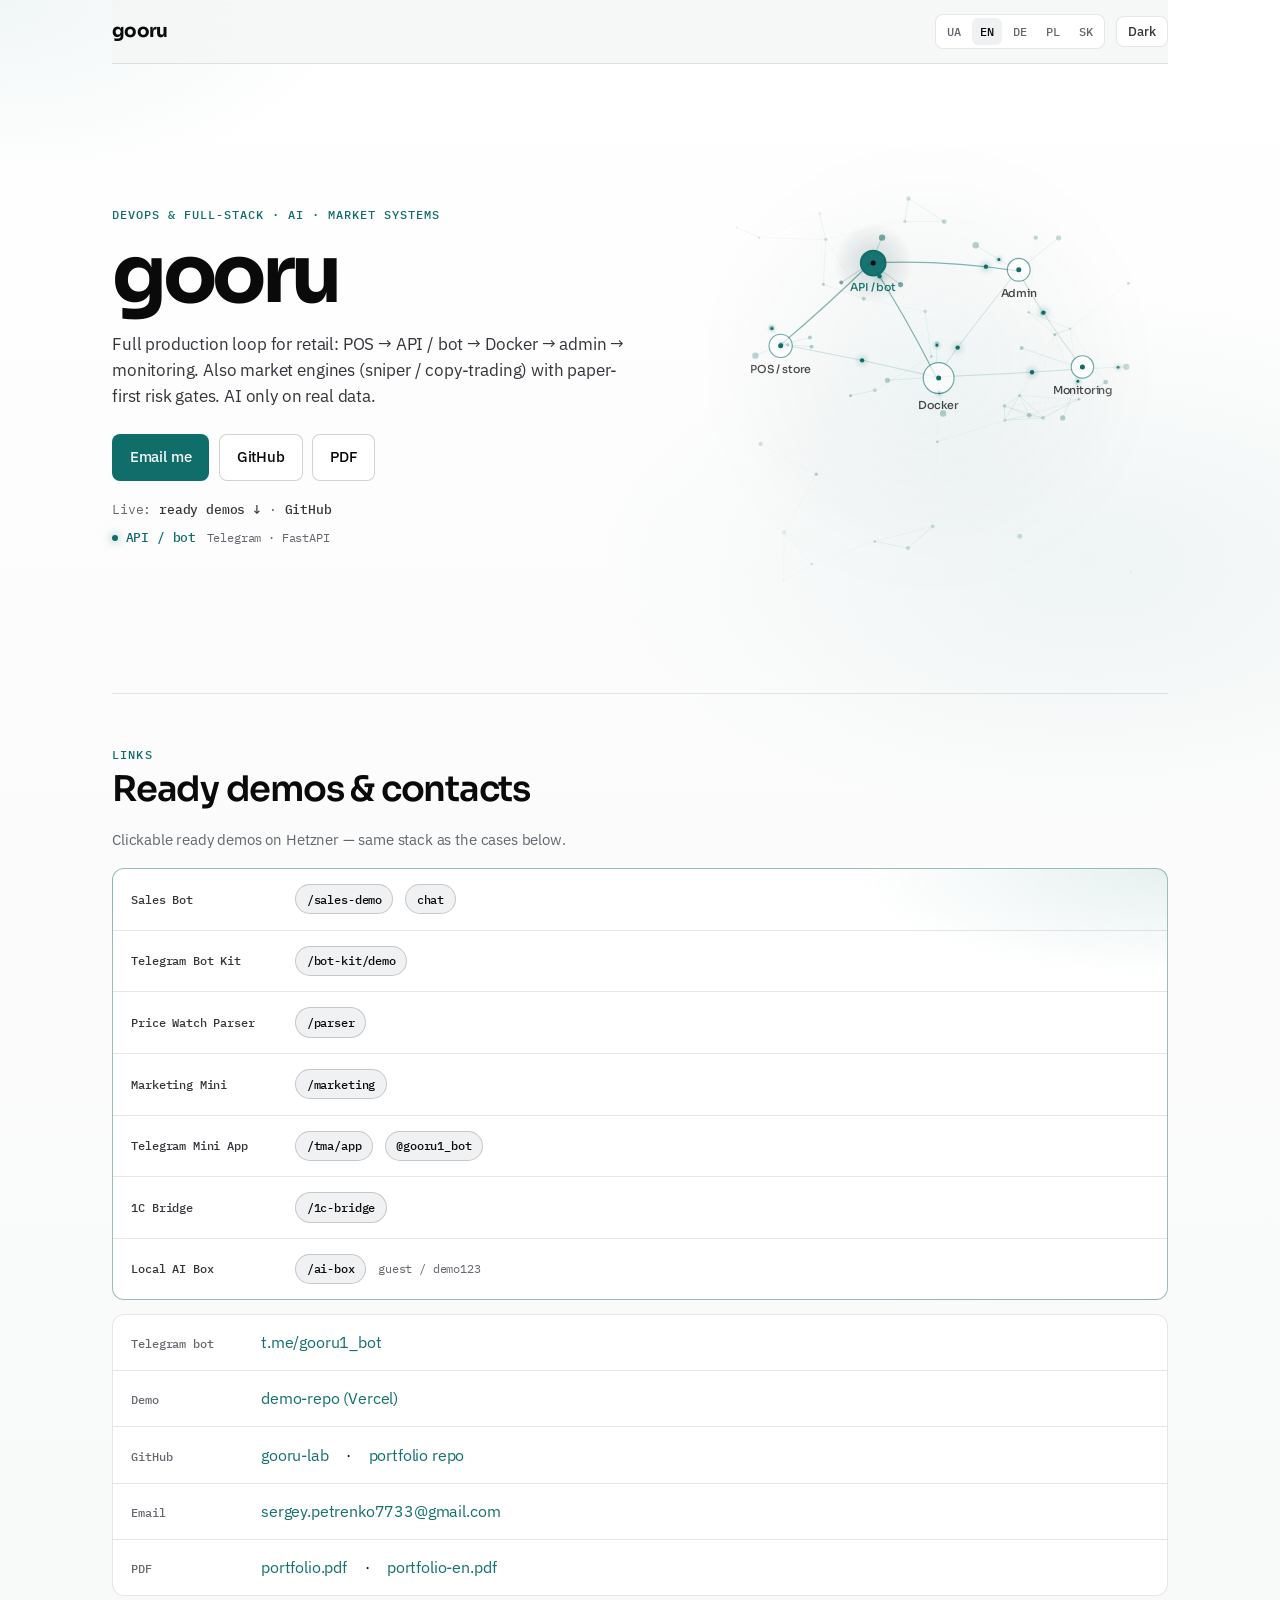
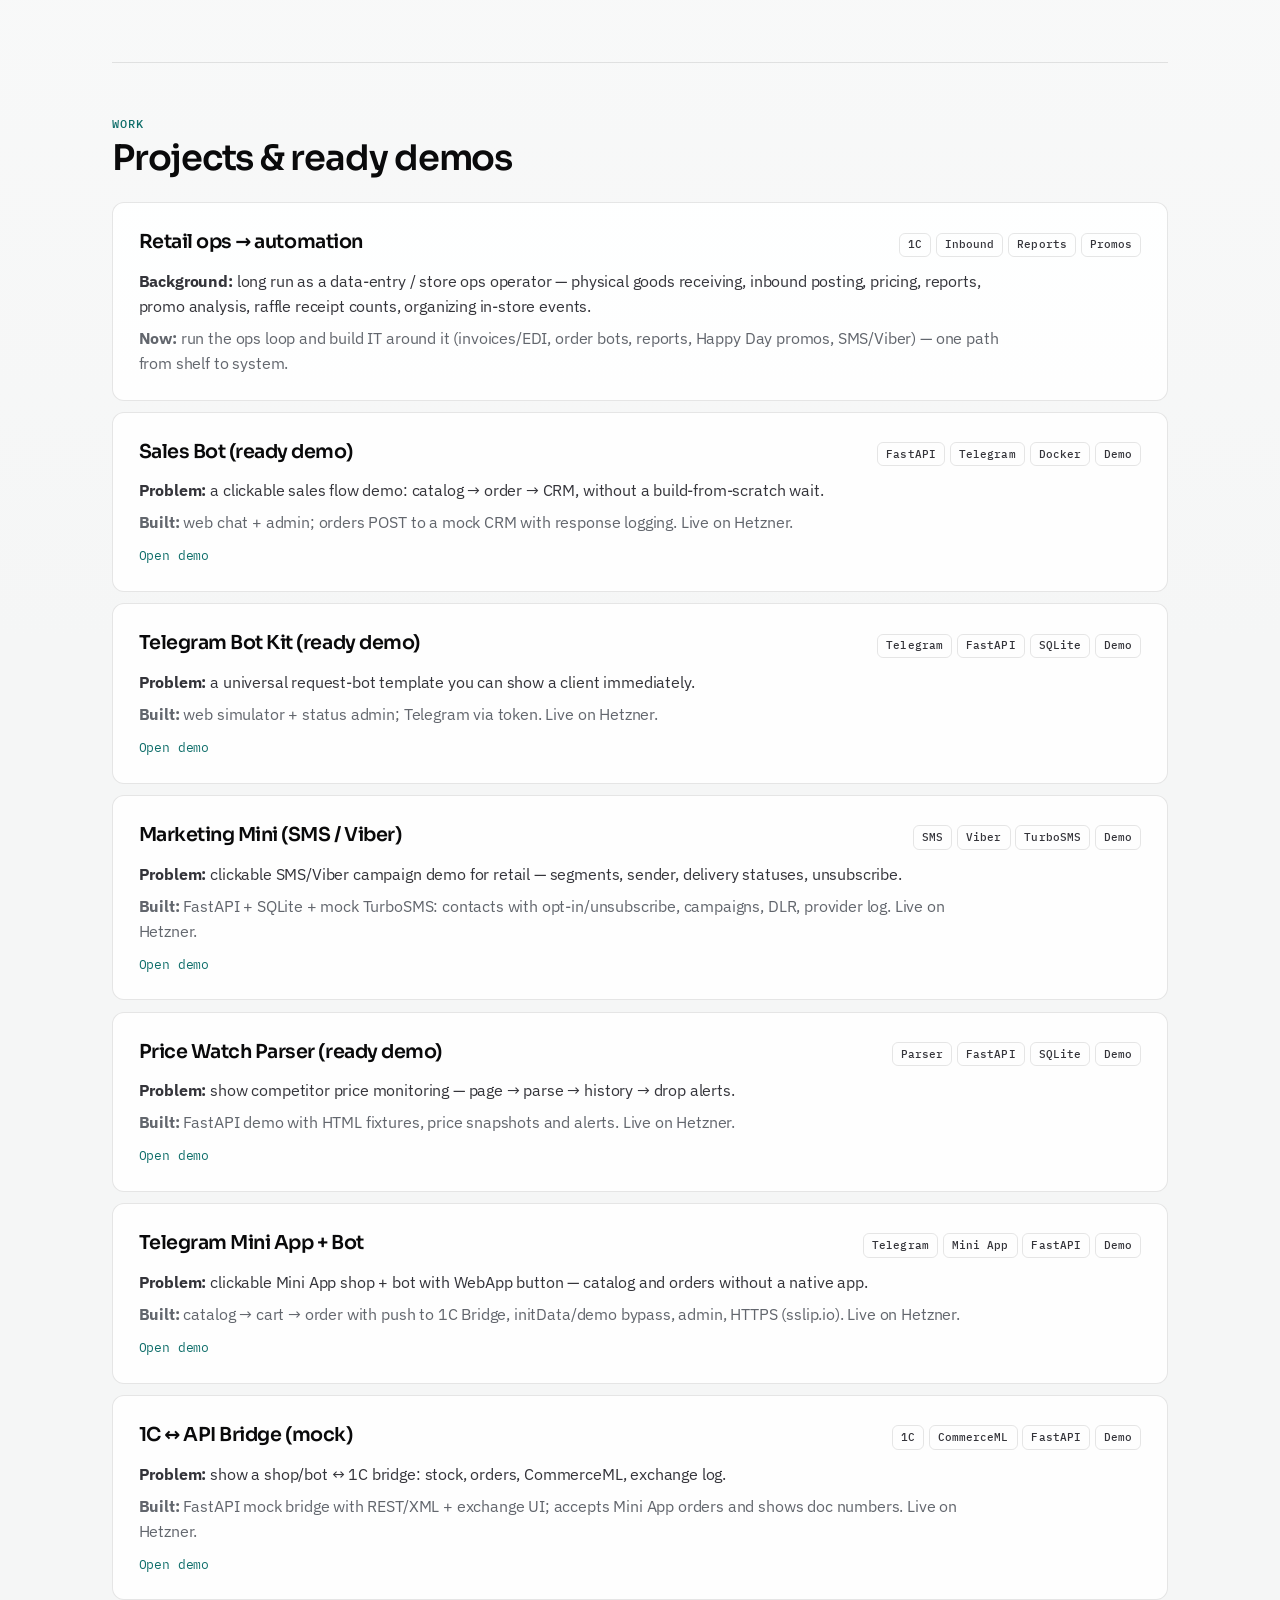
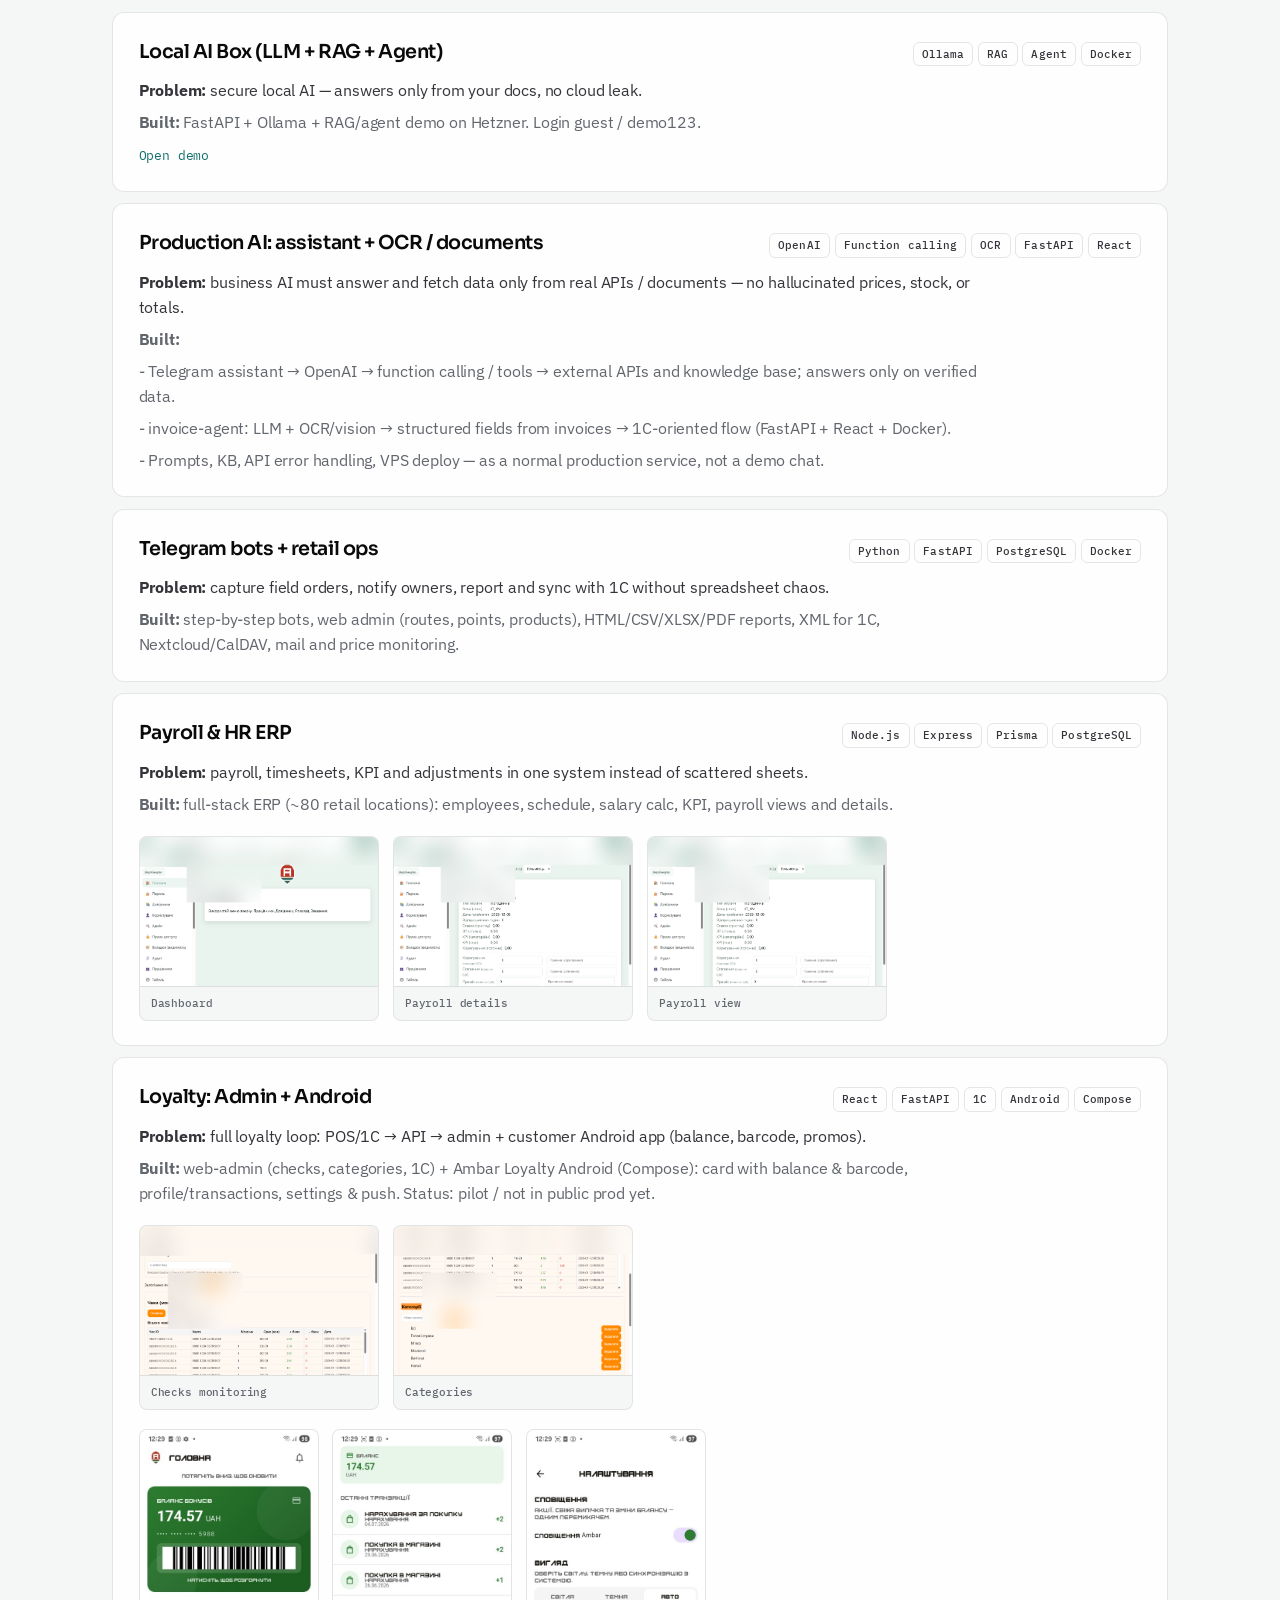
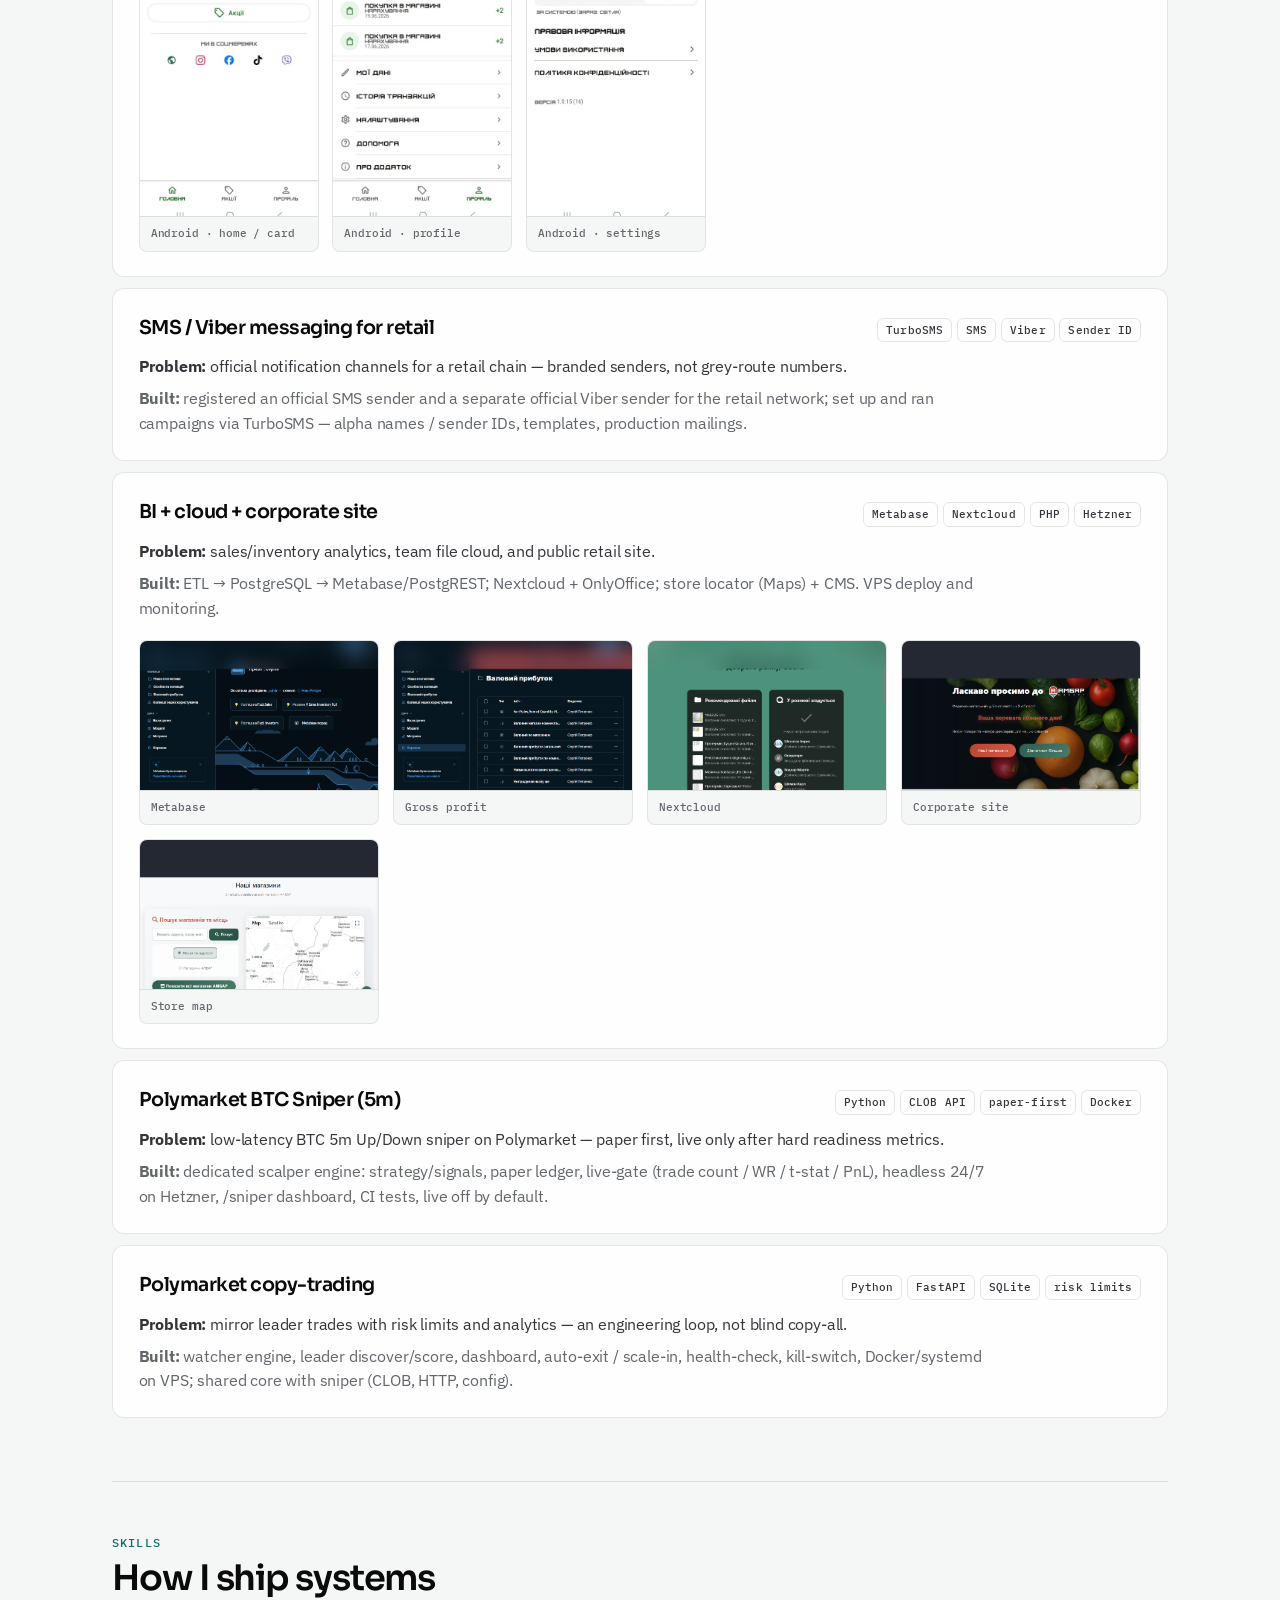
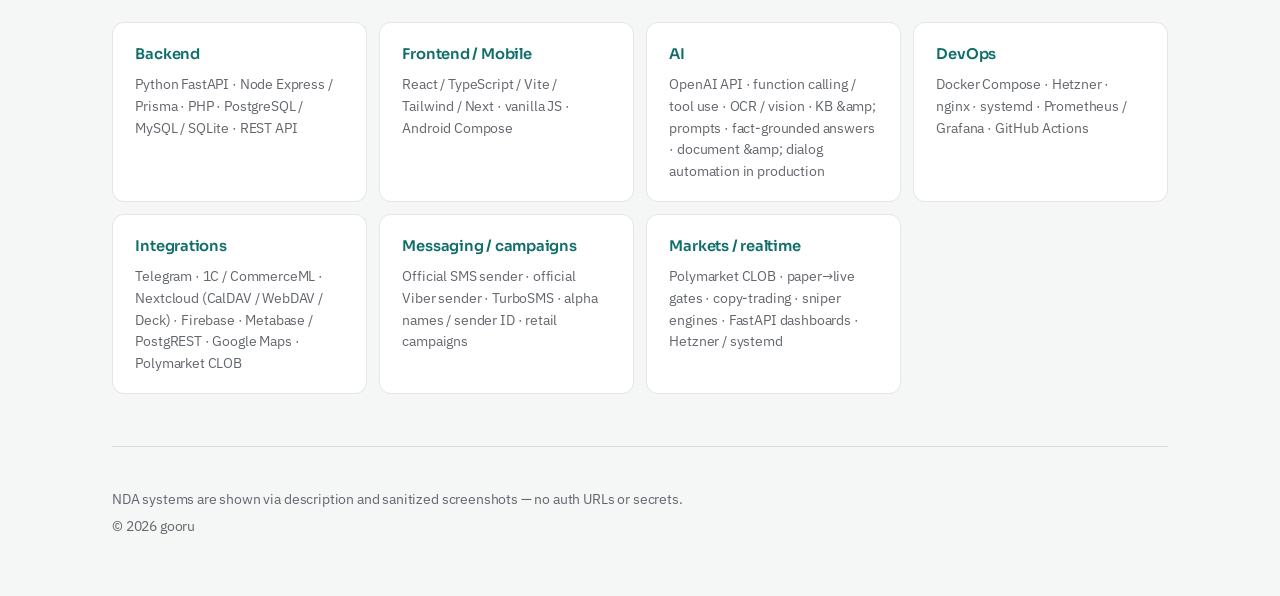
==== commit 6c5431dc: "Add a light ready-demos bridge on the portfolio. Keep the amber brand intact; only the demos block g" ====
--- a/index.html
+++ b/index.html
@@ -23,9 +23,9 @@
   <link rel="preconnect" href="https://fonts.googleapis.com">
   <link rel="preconnect" href="https://fonts.gstatic.com" crossorigin>
   <link href="https://fonts.googleapis.com/css2?family=IBM+Plex+Mono:wght@400;500&family=IBM+Plex+Sans:wght@400;500;600&family=Sora:wght@600;700&display=swap" rel="stylesheet">
-  <link rel="stylesheet" href="styles.css?v=10">
+  <link rel="stylesheet" href="styles.css?v=14">
   <script src="theme.js"></script>
-  <script src="i18n.js?v=10"></script>
+  <script src="i18n.js?v=14"></script>
   <script type="application/ld+json">
   {
     "@context": "https://schema.org",
@@ -93,52 +93,44 @@
     <section id="links">
       <p class="section-label" data-i18n="linksLabel">Посилання</p>
       <h2 class="section-title" data-i18n="linksTitle">Готові демо й контакти</h2>
-      <div class="links">
+      <p class="links-note" data-i18n="linksNote">Клікабельні ready demos на Hetzner — той самий стек, що в кейсах нижче.</p>
+      <div class="links links--demos">
+        <div class="link-row link-row--demo">
+          <strong data-i18n="linkSalesBot">Sales Bot</strong>
+          <a class="demo-chip" href="https://204-168-135-12.sslip.io/sales-demo/" target="_blank" rel="noopener">/sales-demo</a>
+          <a class="demo-chip" href="https://204-168-135-12.sslip.io/sales-demo/demo" target="_blank" rel="noopener">chat</a>
+        </div>
+        <div class="link-row link-row--demo">
+          <strong data-i18n="linkBotKit">Telegram Bot Kit</strong>
+          <a class="demo-chip" href="https://204-168-135-12.sslip.io/bot-kit/demo" target="_blank" rel="noopener">/bot-kit/demo</a>
+        </div>
+        <div class="link-row link-row--demo">
+          <strong data-i18n="linkParser">Price Watch Parser</strong>
+          <a class="demo-chip" href="https://204-168-135-12.sslip.io/parser/" target="_blank" rel="noopener">/parser</a>
+        </div>
+        <div class="link-row link-row--demo">
+          <strong data-i18n="linkMarketing">Marketing Mini</strong>
+          <a class="demo-chip" href="https://204-168-135-12.sslip.io/marketing/" target="_blank" rel="noopener">/marketing</a>
+        </div>
+        <div class="link-row link-row--demo">
+          <strong data-i18n="linkTma">Telegram Mini App</strong>
+          <a class="demo-chip" href="https://204-168-135-12.sslip.io/tma/app" target="_blank" rel="noopener">/tma/app</a>
+          <a class="demo-chip" href="https://t.me/gooru1_bot" target="_blank" rel="noopener">@gooru1_bot</a>
+        </div>
+        <div class="link-row link-row--demo">
+          <strong data-i18n="linkOnec">1C Bridge</strong>
+          <a class="demo-chip" href="https://204-168-135-12.sslip.io/1c-bridge/" target="_blank" rel="noopener">/1c-bridge</a>
+        </div>
+        <div class="link-row link-row--demo">
+          <strong data-i18n="linkAiBox">Local AI Box</strong>
+          <a class="demo-chip" href="https://204-168-135-12.sslip.io/ai-box/" target="_blank" rel="noopener">/ai-box</a>
+          <span class="demo-meta">guest / demo123</span>
+        </div>
+      </div>
+      <div class="links links--contact">
         <div class="link-row">
-          <strong data-i18n="linkSalesBot">Sales Bot</strong>
-          <a href="http://204.168.135.12/sales-demo/" target="_blank" rel="noopener">204.168.135.12/sales-demo</a>
-          ·
-          <a href="http://204.168.135.12/sales-demo/demo" target="_blank" rel="noopener">demo chat</a>
-        </div>
-        <div class="link-row">
-          <strong data-i18n="linkBotKit">Telegram Bot Kit</strong>
-          <a href="http://204.168.135.12/bot-kit/demo" target="_blank" rel="noopener">204.168.135.12/bot-kit/demo</a>
-        </div>
-        <div class="link-row">
-          <strong data-i18n="linkParser">Price Watch Parser</strong>
-          <a href="https://204-168-135-12.sslip.io/parser/" target="_blank" rel="noopener">/parser</a>
-        </div>
-        <div class="link-row">
-          <strong data-i18n="linkMarketing">Marketing Mini</strong>
-          <a href="http://204.168.135.12/marketing/" target="_blank" rel="noopener">204.168.135.12/marketing</a>
-        </div>
-        <div class="link-row">
-          <strong data-i18n="linkTma">Telegram Mini App</strong>
-          <a href="https://204-168-135-12.sslip.io/tma/app" target="_blank" rel="noopener">sslip.io/tma/app</a>
-          ·
-          <a href="https://t.me/gooru1_bot" target="_blank" rel="noopener">@gooru1_bot</a>
-        </div>
-        <div class="link-row">
-          <strong data-i18n="linkOnec">1C Bridge</strong>
-          <a href="http://204.168.135.12/1c-bridge/" target="_blank" rel="noopener">204.168.135.12/1c-bridge</a>
-        </div>
-        <div class="link-row">
-          <strong data-i18n="linkAiBox">Local AI Box</strong>
-          <a href="http://204.168.135.12/ai-box/" target="_blank" rel="noopener">204.168.135.12/ai-box</a>
-          ·
-          <span>guest / demo123</span>
-        </div>
-        <div class="link-row">
-          <strong data-i18n="linkInteriors">AI Interiors</strong>
-          <a href="interiors.html">portfolio/interiors</a>
-        </div>
-        <div class="link-row">
-          <strong data-i18n="linkLifestyle">AI Lifestyle</strong>
-          <a href="lifestyle.html">portfolio/lifestyle</a>
-        </div>
-        <div class="link-row">
-          <strong data-i18n="linkStomatolog">101stomatolog UI</strong>
-          <a href="stomatolog-ui.html">portfolio/stomatolog-ui</a>
+          <strong data-i18n="linkTelegramBot">Telegram bot</strong>
+          <a href="https://t.me/gooru1_bot" target="_blank" rel="noopener">t.me/gooru1_bot</a>
         </div>
         <div class="link-row">
           <strong data-i18n="linkDemo">Demo</strong>
@@ -164,9 +156,10 @@
     </section>
 
 
+
     <section id="work">
       <p class="section-label" data-i18n="workLabel">Кейси</p>
-      <h2 class="section-title" data-i18n="workTitle">Вибрані production-проєкти</h2>
+      <h2 class="section-title" data-i18n="workTitle">Проєкти й ready demos</h2>
 
       <article class="case">
         <div class="case-head">
@@ -194,7 +187,7 @@
         </div>
         <p class="problem" data-i18n="case13P1" data-i18n-html="1"><strong>Задача:</strong> готове клікабельне демо sales-сценарію: каталог → замовлення → CRM, без очікування «зроблю з нуля».</p>
         <p data-i18n="case13P2" data-i18n-html="1"><strong>Зробив:</strong> web-чат і адмінка; замовлення йде HTTP POST у mock CRM з логом відповіді. Live на Hetzner.</p>
-        <p><a href="http://204.168.135.12/sales-demo/demo" target="_blank" rel="noopener">http://204.168.135.12/sales-demo/demo</a></p>
+        <p><a href="https://204-168-135-12.sslip.io/sales-demo/demo" target="_blank" rel="noopener">Open demo</a></p>
       </article>
       <article class="case">
         <div class="case-head">
@@ -208,7 +201,7 @@
         </div>
         <p class="problem" data-i18n="case15P1" data-i18n-html="1"><strong>Задача:</strong> універсальний шаблон бота-заявки, який можна показати клієнту одразу.</p>
         <p data-i18n="case15P2" data-i18n-html="1"><strong>Зробив:</strong> web-симулятор + адмінка статусів; Telegram підключається токеном. Live на Hetzner.</p>
-        <p><a href="http://204.168.135.12/bot-kit/demo" target="_blank" rel="noopener">http://204.168.135.12/bot-kit/demo</a></p>
+        <p><a href="https://204-168-135-12.sslip.io/bot-kit/demo" target="_blank" rel="noopener">Open demo</a></p>
       </article>
       <article class="case">
         <div class="case-head">
@@ -222,7 +215,7 @@
         </div>
         <p class="problem" data-i18n="case16P1" data-i18n-html="1"><strong>Задача:</strong> клікабельне демо розсилок SMS/Viber для retail — сегменти, sender, статуси доставки й відписка.</p>
         <p data-i18n="case16P2" data-i18n-html="1"><strong>Зробив:</strong> FastAPI + SQLite + mock TurboSMS: контакти з opt-in/unsubscribe, кампанії, DLR, provider log. Live на Hetzner.</p>
-        <p><a href="http://204.168.135.12/marketing/" target="_blank" rel="noopener">http://204.168.135.12/marketing/</a></p>
+        <p><a href="https://204-168-135-12.sslip.io/marketing/" target="_blank" rel="noopener">Open demo</a></p>
       </article>
       
       <article class="case">
@@ -252,7 +245,7 @@
         </div>
         <p class="problem" data-i18n="case17P1" data-i18n-html="1"><strong>Задача:</strong> клікабельне демо Mini App магазину + бот з WebApp-кнопкою — каталог і замовлення без нативної розробки.</p>
         <p data-i18n="case17P2" data-i18n-html="1"><strong>Зробив:</strong> каталог → кошик → замовлення з push у 1C Bridge, initData/demo bypass, адмінка, HTTPS (sslip.io). Live на Hetzner.</p>
-        <p><a href="https://204-168-135-12.sslip.io/tma/app" target="_blank" rel="noopener">https://204-168-135-12.sslip.io/tma/app</a></p>
+        <p><a href="https://204-168-135-12.sslip.io/tma/app" target="_blank" rel="noopener">Open demo</a></p>
       </article>
       <article class="case">
         <div class="case-head">
@@ -266,7 +259,7 @@
         </div>
         <p class="problem" data-i18n="case18P1" data-i18n-html="1"><strong>Задача:</strong> показати міст сайт/бот ↔ 1С: залишки, замовлення, CommerceML, журнал обмінів.</p>
         <p data-i18n="case18P2" data-i18n-html="1"><strong>Зробив:</strong> FastAPI mock-міст з REST/XML, UI обміну; приймає замовлення з Mini App і показує номер документа. Live на Hetzner.</p>
-        <p><a href="http://204.168.135.12/1c-bridge/" target="_blank" rel="noopener">http://204.168.135.12/1c-bridge/</a></p>
+        <p><a href="https://204-168-135-12.sslip.io/1c-bridge/" target="_blank" rel="noopener">Open demo</a></p>
       </article>
       <article class="case">
         <div class="case-head">
@@ -280,7 +273,7 @@
         </div>
         <p class="problem" data-i18n="case14P1" data-i18n-html="1"><strong>Задача:</strong> безпечна локальна AI — відповіді лише з документів, без відправки даних у хмару.</p>
         <p data-i18n="case14P2" data-i18n-html="1"><strong>Зробив:</strong> FastAPI + Ollama + RAG/agent demo на Hetzner. Логін guest / demo123.</p>
-        <p><a href="http://204.168.135.12/ai-box/" target="_blank" rel="noopener">http://204.168.135.12/ai-box/</a></p>
+        <p><a href="https://204-168-135-12.sslip.io/ai-box/" target="_blank" rel="noopener">Open demo</a></p>
       </article>
 
       <article class="case">
@@ -458,81 +451,6 @@
         </div>
         <p class="problem" data-i18n="case9P1" data-i18n-html="1"><strong>Задача:</strong> дзеркало угод лідерів з ризик-лімітами й аналітикою — інженерний контур, а не «купи все підряд».</p>
         <p data-i18n="case9P2" data-i18n-html="1"><strong>Зробив:</strong> watcher engine, discover/score лідерів, dashboard, auto-exit / scale-in, health-check, kill-switch, деплой Docker/systemd на VPS; спільний core з sniper (CLOB, HTTP, config).</p>
-      </article>
-
-      <article class="case">
-        <div class="case-head">
-          <h3 data-i18n="case10Title">AI Interiors (wallpaper mockups)</h3>
-          <div class="case-tags">
-            <span class="tag">AI</span>
-            <span class="tag">Interiors</span>
-            <span class="tag">Mockups</span>
-          </div>
-        </div>
-        <p class="problem" data-i18n="case10P1" data-i18n-html="1"><strong>Задача:</strong> сучасні інтер’єри під фотошпалери — світла порожня стіна в кадрі, щоб потім вирізати й підставляти шпалери.</p>
-        <p data-i18n="case10P2" data-i18n-html="1"><strong>Зробив:</strong> серію photoreal mockup-інтер’єрів (bedroom / living) у мінімалістичному / Japandi стилі. Дивись галерею:</p>
-        <p><a href="interiors.html">gooru-lab.github.io/portfolio/interiors.html</a></p>
-        <div class="shots">
-          <figure>
-            <a href="interiors.html"><img src="interiors/01-bedroom-modern.png" alt="AI bedroom interior" loading="lazy"></a>
-            <figcaption>Bedroom</figcaption>
-          </figure>
-          <figure>
-            <a href="interiors.html"><img src="interiors/02-living-japandi.png" alt="AI living interior" loading="lazy"></a>
-            <figcaption>Living</figcaption>
-          </figure>
-        </div>
-      </article>
-
-      <article class="case">
-        <div class="case-head">
-          <h3 data-i18n="case11Title">AI Lifestyle (male luxury looks)</h3>
-          <div class="case-tags">
-            <span class="tag">AI</span>
-            <span class="tag">Lifestyle</span>
-            <span class="tag">Brands</span>
-          </div>
-        </div>
-        <p class="problem" data-i18n="case11P1" data-i18n-html="1"><strong>Задача:</strong> чоловічий персонаж у брендовій естетиці — photoreal кадри як реальні lifestyle-фото.</p>
-        <p data-i18n="case11P2" data-i18n-html="1"><strong>Зробив:</strong> тестову серію (private jet / bar). Дивись галерею:</p>
-        <p><a href="lifestyle.html">gooru-lab.github.io/portfolio/lifestyle.html</a></p>
-        <div class="shots">
-          <figure>
-            <a href="lifestyle.html"><img src="lifestyle/01-male-private-jet.png" alt="Male luxury private jet" loading="lazy"></a>
-            <figcaption>Private jet</figcaption>
-          </figure>
-          <figure>
-            <a href="lifestyle.html"><img src="lifestyle/02-male-luxury-bar.png" alt="Male luxury bar" loading="lazy"></a>
-            <figcaption>Bar</figcaption>
-          </figure>
-        </div>
-      </article>
-
-
-
-
-
-
-
-
-      <article class="case">
-        <div class="case-head">
-          <h3 data-i18n="case12Title">101stomatolog — filter icons UI</h3>
-          <div class="case-tags">
-            <span class="tag">UI</span>
-            <span class="tag">Icons</span>
-            <span class="tag">UX</span>
-          </div>
-        </div>
-        <p class="problem" data-i18n="case12P1" data-i18n-html="1"><strong>Задача:</strong> вивести на головну швидкі фільтри іконками з горизонтальним скролом (послуги, район, область, метро) + відео-пояснення.</p>
-        <p data-i18n="case12P2" data-i18n-html="1"><strong>Зробив:</strong> тестовий концепт стрічки іконок. Дивись:</p>
-        <p><a href="stomatolog-ui.html">gooru-lab.github.io/portfolio/stomatolog-ui.html</a></p>
-        <div class="shots">
-          <figure>
-            <a href="stomatolog-ui.html"><img src="stomatolog-ui/01-filter-icons-strip.png" alt="Filter icons strip concept" loading="lazy"></a>
-            <figcaption>Filter icons</figcaption>
-          </figure>
-        </div>
       </article>
 
     </section>
--- a/styles.css
+++ b/styles.css
@@ -704,3 +704,77 @@
     transition: none;
   }
 }
+
+/* —— Ready demos bridge (not a full web3 restyle) —— */
+.links-note {
+  margin: -0.35rem 0 1rem;
+  color: var(--muted);
+  font-size: 0.95rem;
+  max-width: 42rem;
+}
+
+.links {
+  margin-bottom: 0.85rem;
+}
+
+.links--demos {
+  border-color: color-mix(in srgb, var(--accent) 35%, var(--line));
+  background:
+    radial-gradient(520px 180px at 100% 0%, var(--accent-soft), transparent 60%),
+    var(--bg-elev);
+}
+
+.link-row--demo {
+  align-items: center;
+  gap: 0.55rem 0.75rem;
+}
+
+.link-row--demo strong {
+  color: var(--muted-strong);
+  min-width: 9.5rem;
+}
+
+.demo-chip {
+  display: inline-flex;
+  align-items: center;
+  font-family: var(--font-mono);
+  font-size: 0.78rem;
+  font-weight: 500;
+  color: var(--ink);
+  text-decoration: none;
+  padding: 0.28rem 0.65rem;
+  border-radius: 999px;
+  border: 1px solid var(--line-strong);
+  background: var(--bg-elev-2);
+  transition: border-color 0.15s ease, background 0.15s ease, color 0.15s ease;
+}
+
+.demo-chip:hover {
+  border-color: var(--accent);
+  background: var(--accent-soft);
+  color: var(--ink);
+  text-decoration: none;
+}
+
+.demo-meta {
+  font-family: var(--font-mono);
+  font-size: 0.75rem;
+  color: var(--muted);
+}
+
+.links--contact {
+  opacity: 0.98;
+}
+
+.case a[href*="sslip.io"],
+.case a[href*="/parser"],
+.case a[href*="sales-demo"],
+.case a[href*="bot-kit"],
+.case a[href*="marketing"],
+.case a[href*="1c-bridge"],
+.case a[href*="ai-box"],
+.case a[href*="t.me/"] {
+  font-family: var(--font-mono);
+  font-size: 0.82rem;
+}
+
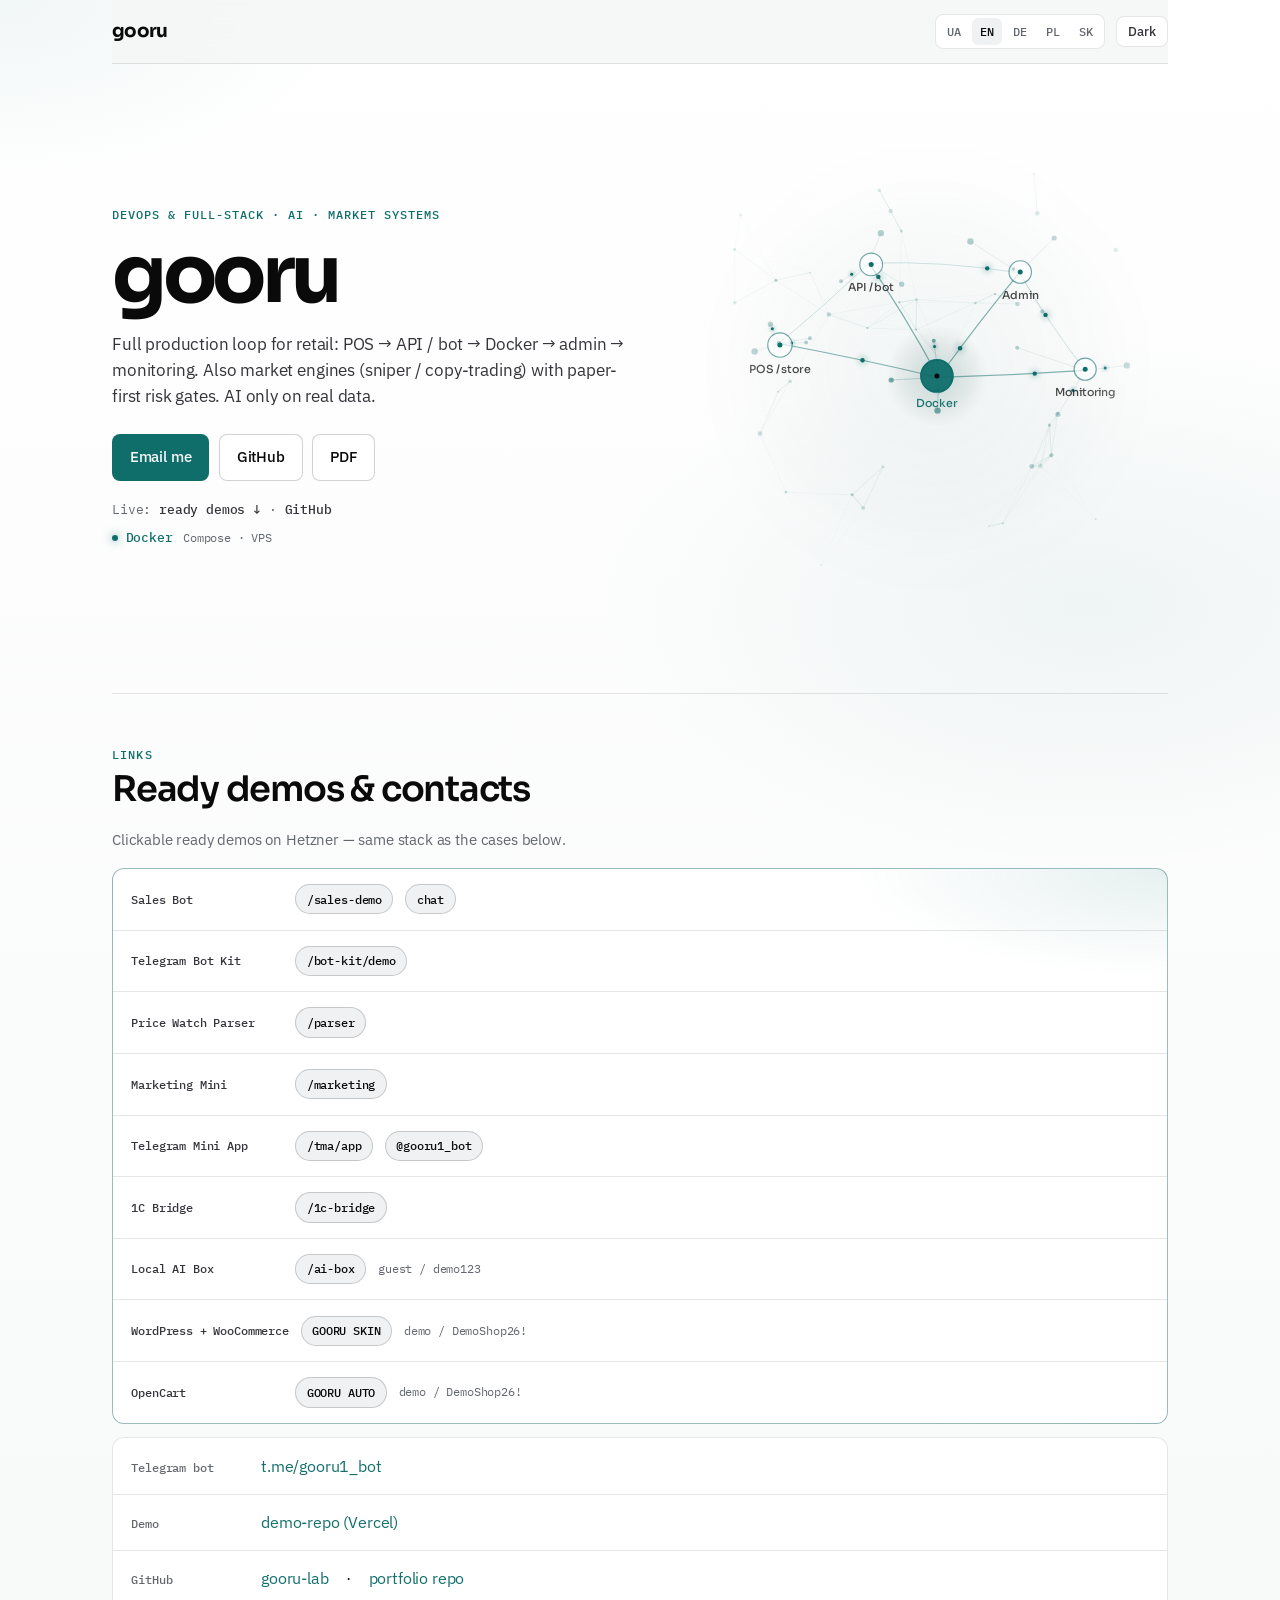
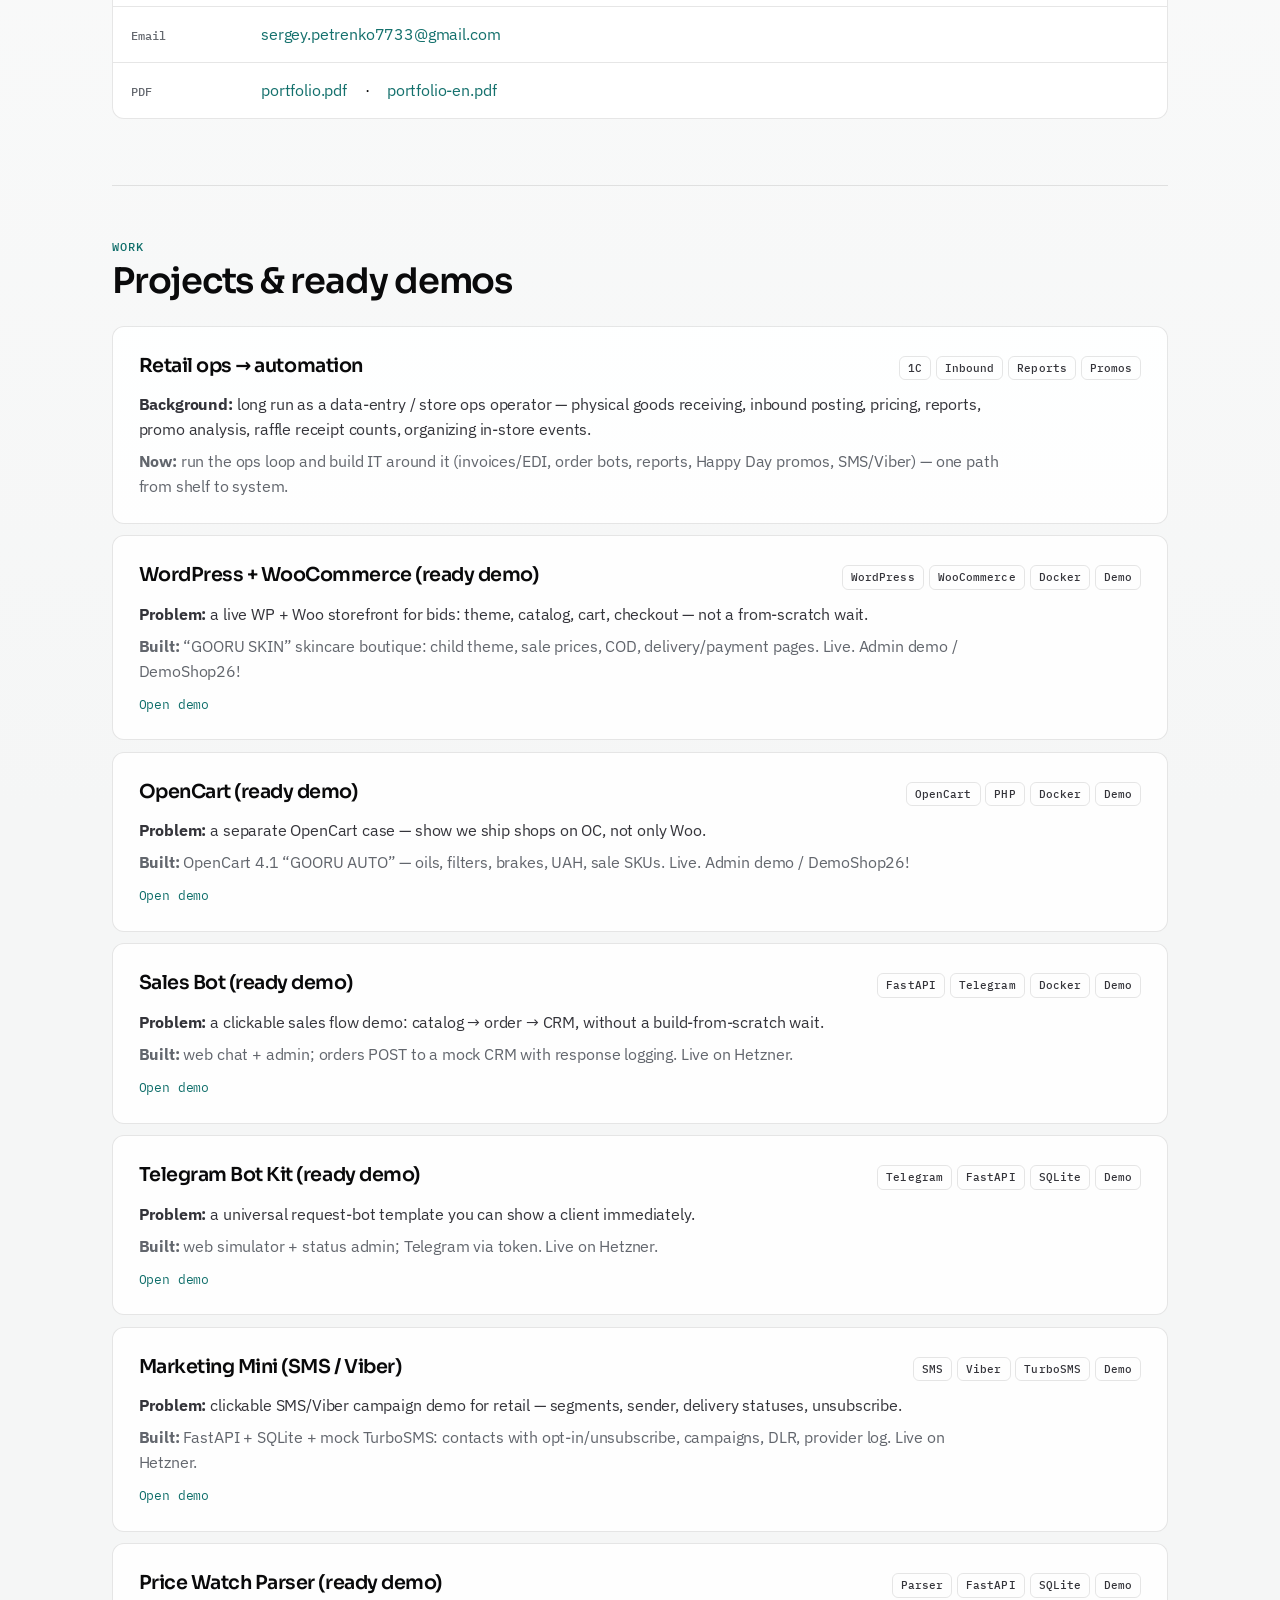
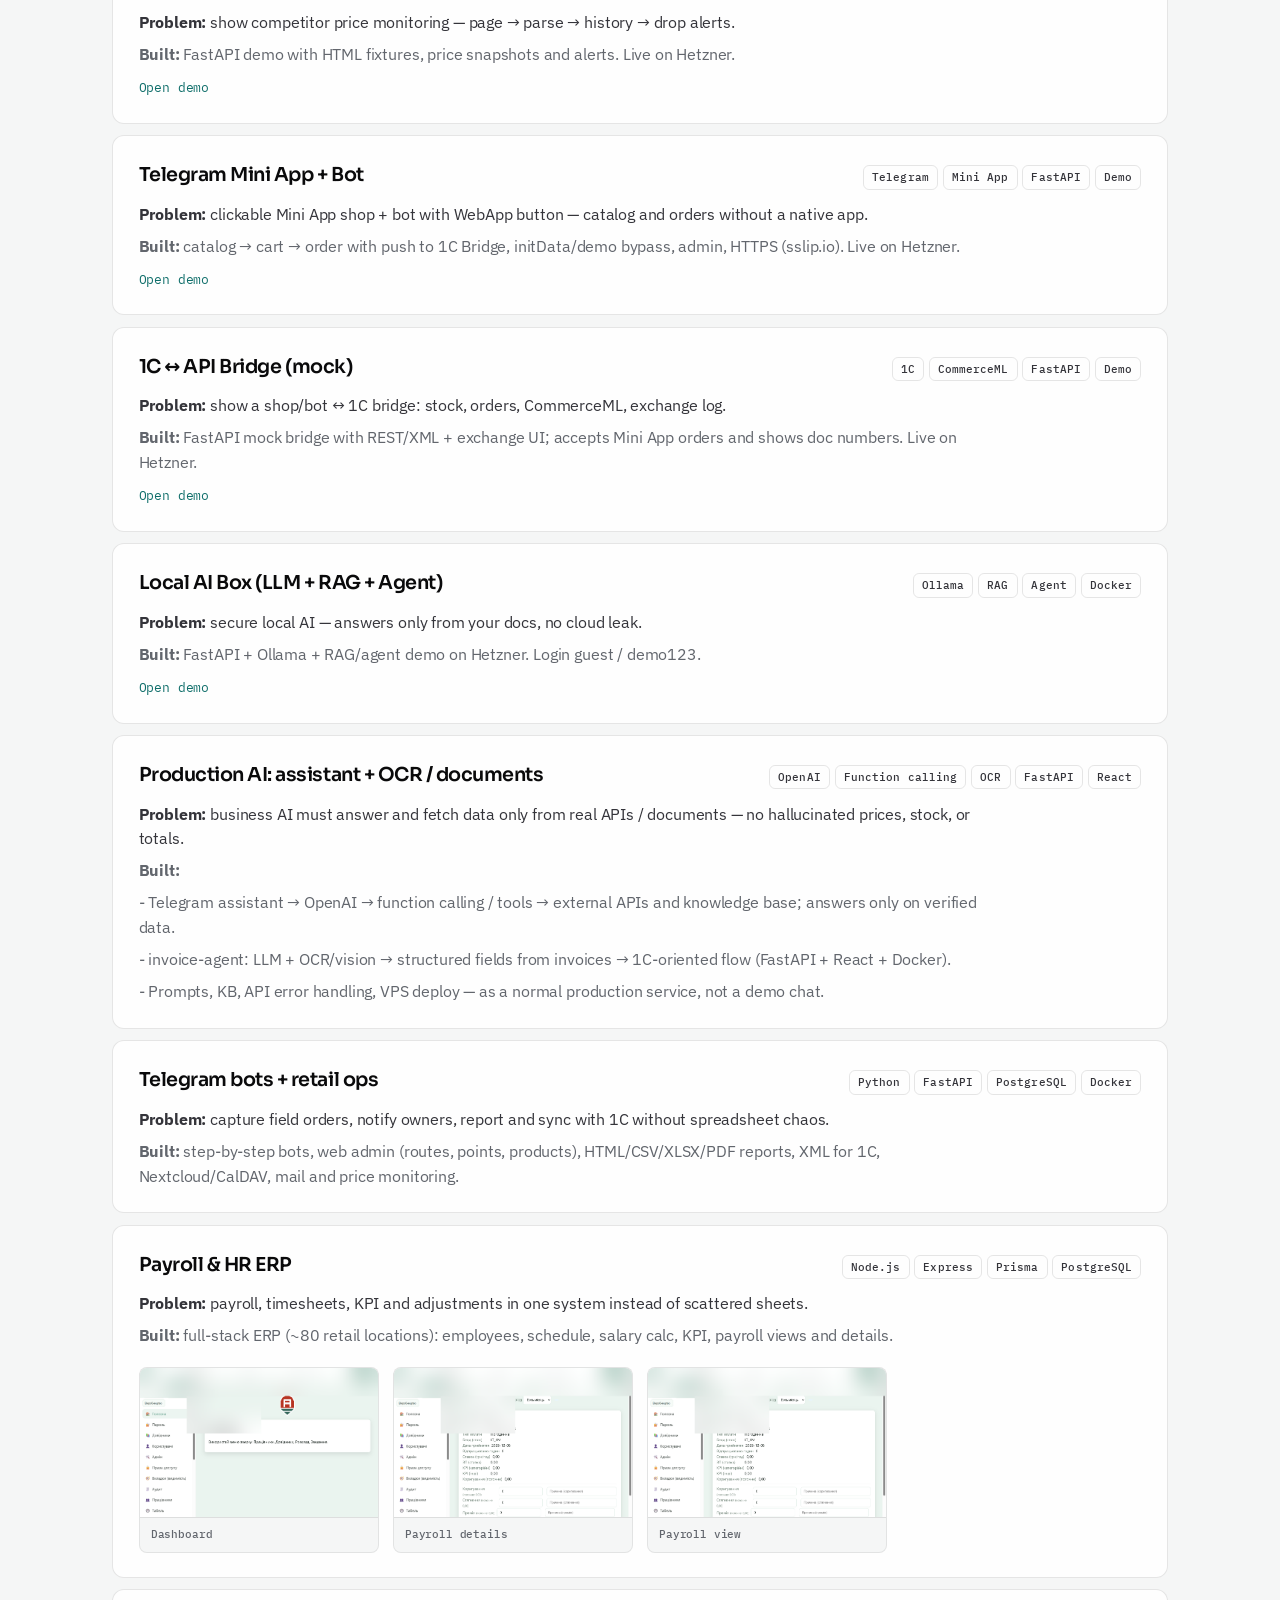
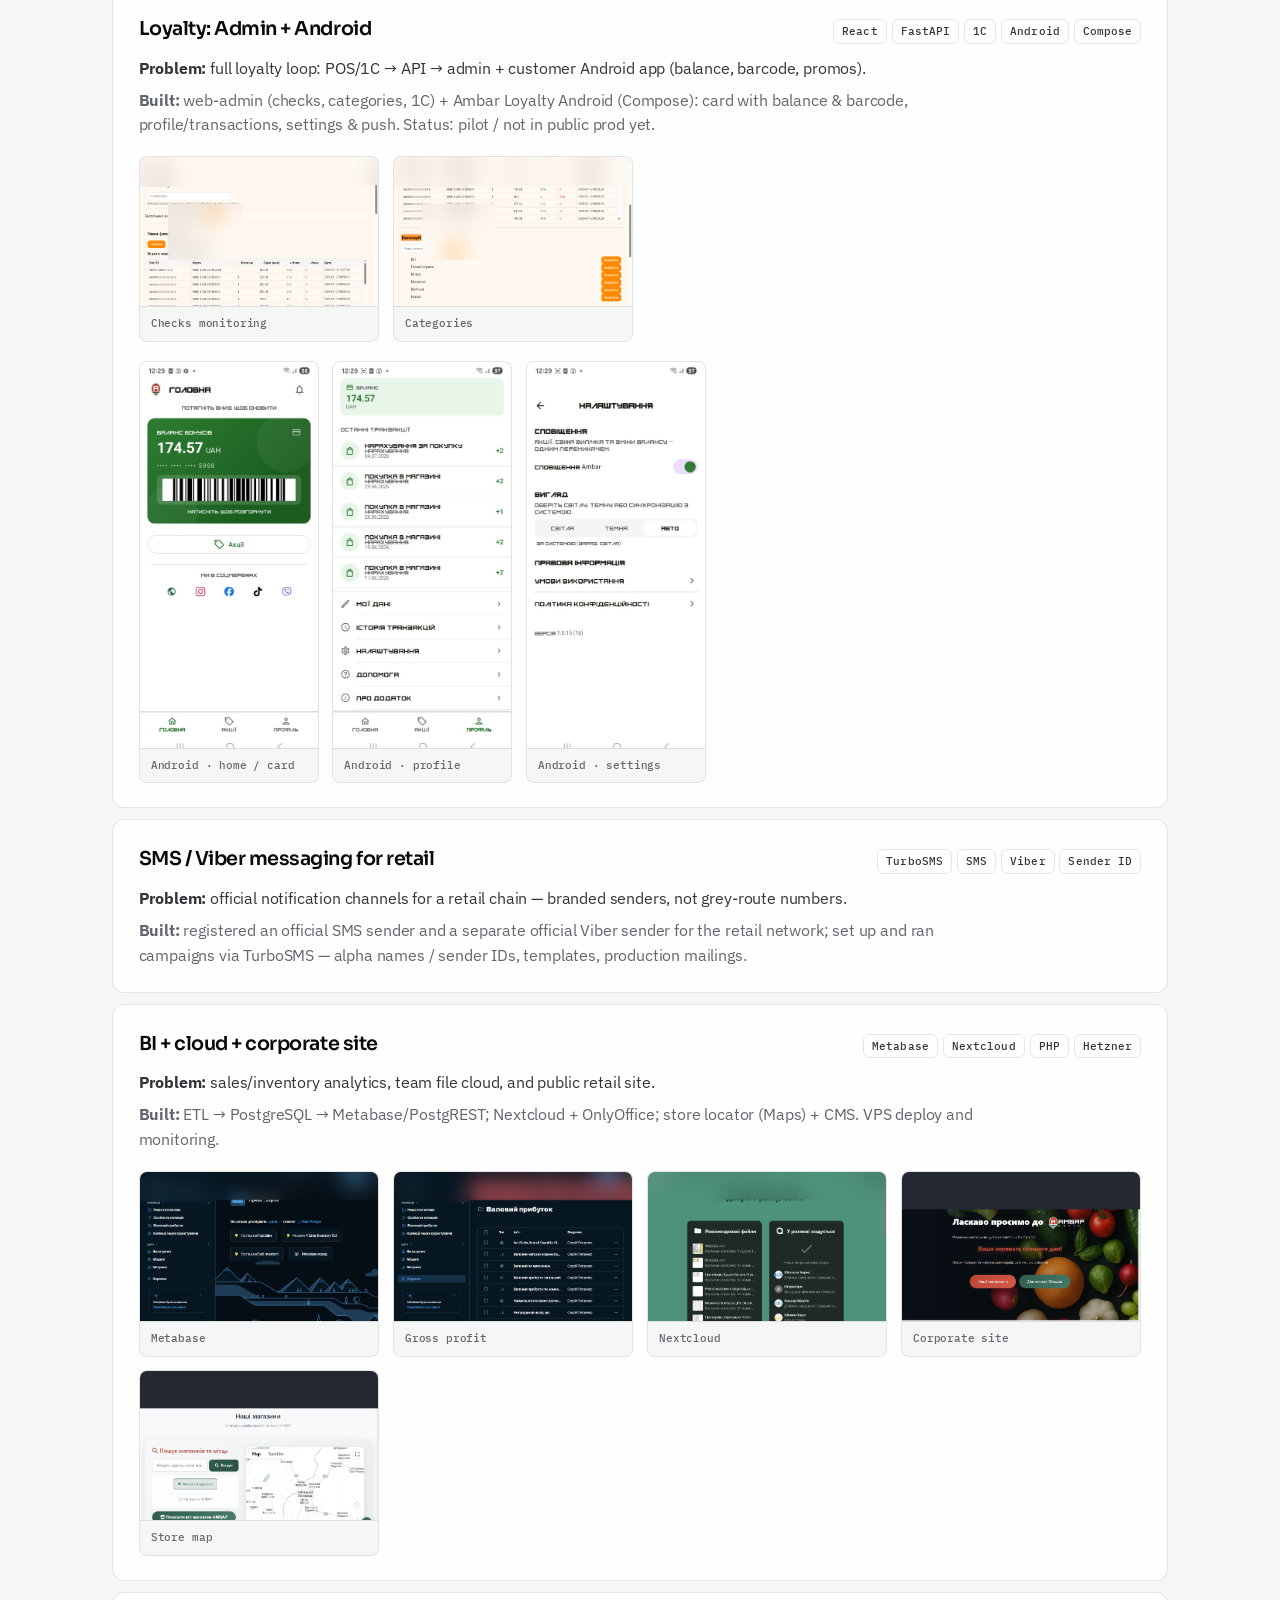
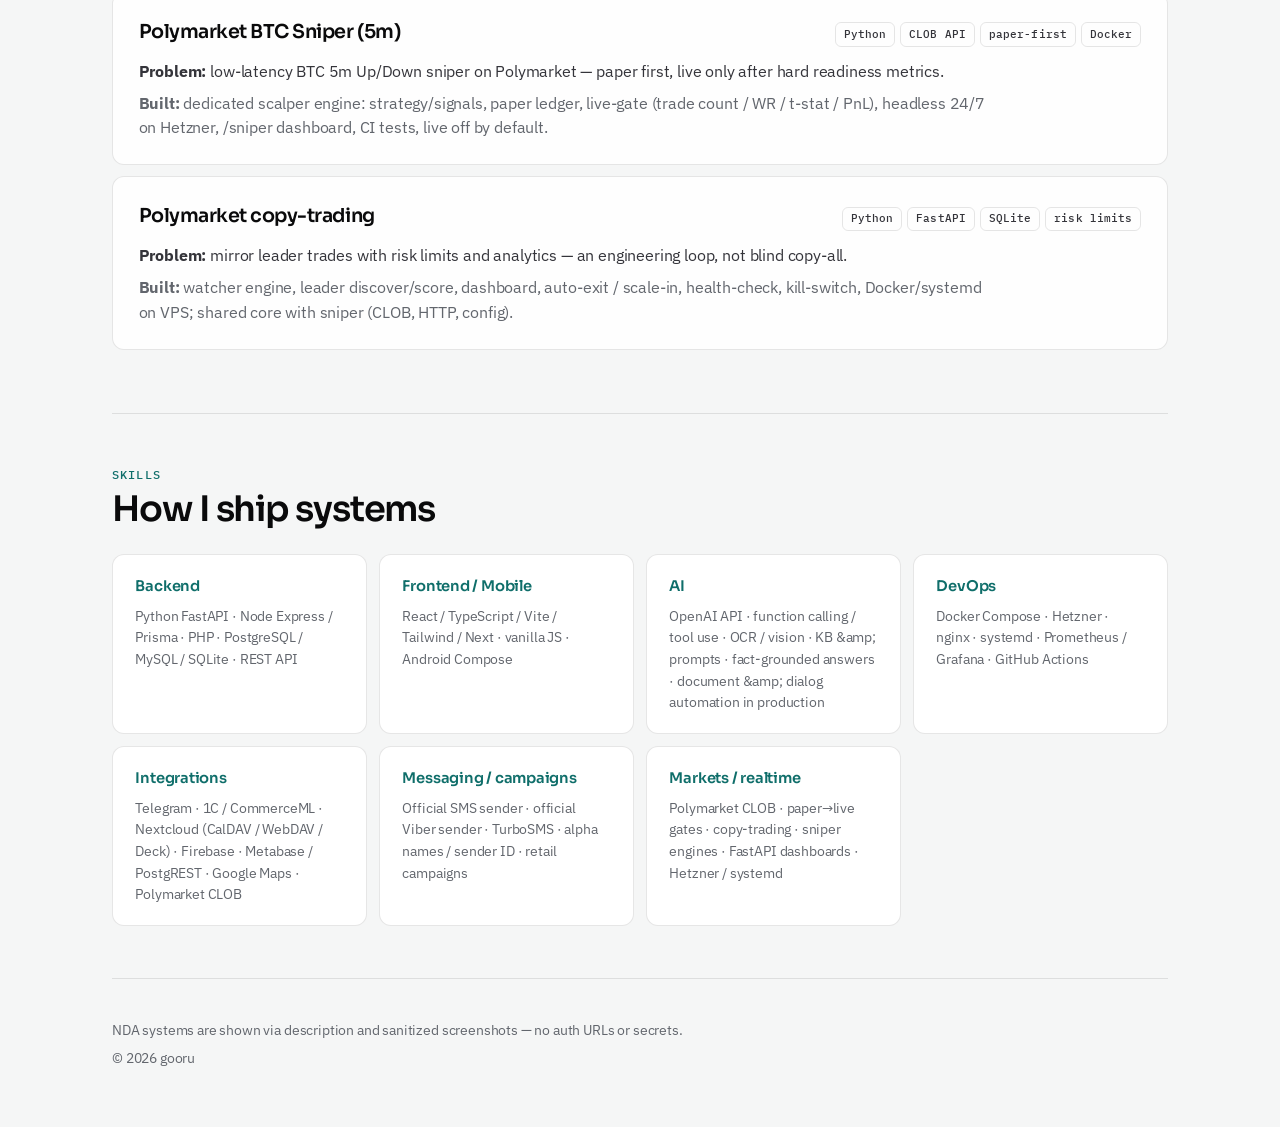
==== commit e6721c3a: "Publish WordPress WooCommerce and OpenCart ready demos on portfolio. Co-authored-by: Cursor <cursora" ====
--- a/index.html
+++ b/index.html
@@ -126,6 +126,16 @@
           <a class="demo-chip" href="https://204-168-135-12.sslip.io/ai-box/" target="_blank" rel="noopener">/ai-box</a>
           <span class="demo-meta">guest / demo123</span>
         </div>
+        <div class="link-row link-row--demo">
+          <strong data-i18n="linkWoo">WordPress + WooCommerce</strong>
+          <a class="demo-chip" href="https://woo.204-168-135-12.sslip.io/" target="_blank" rel="noopener">GOORU SKIN</a>
+          <span class="demo-meta">demo / DemoShop26!</span>
+        </div>
+        <div class="link-row link-row--demo">
+          <strong data-i18n="linkOc">OpenCart</strong>
+          <a class="demo-chip" href="https://oc.204-168-135-12.sslip.io/" target="_blank" rel="noopener">GOORU AUTO</a>
+          <span class="demo-meta">demo / DemoShop26!</span>
+        </div>
       </div>
       <div class="links links--contact">
         <div class="link-row">
@@ -173,6 +183,36 @@
         </div>
         <p class="problem" data-i18n="case1P1" data-i18n-html="1"><strong>Бекграунд:</strong> довго працював оператором комп’ютерного набору — фізичний прийом товару, прихід, розцінка, звіти, аналіз акцій, прорахунок чеків під розіграші, організація свят у магазинах.</p>
         <p data-i18n="case1P2" data-i18n-html="1"><strong>Зараз:</strong> керую операційним контуром і будую під нього IT (накладні/EDIN, боти замовлень, звіти, акції Happy Day, SMS/Viber) — один контур від полиці до системи.</p>
+      </article>
+
+      <article class="case">
+        <div class="case-head">
+          <h3 data-i18n="case20Title">WordPress + WooCommerce (ready demo)</h3>
+          <div class="case-tags">
+            <span class="tag">WordPress</span>
+            <span class="tag">WooCommerce</span>
+            <span class="tag">Docker</span>
+            <span class="tag">Demo</span>
+          </div>
+        </div>
+        <p class="problem" data-i18n="case20P1" data-i18n-html="1"><strong>Задача:</strong> жива вітрина WP + Woo, яку можна дати в ставці: тема, каталог, кошик, checkout без «зроблю з нуля».</p>
+        <p data-i18n="case20P2" data-i18n-html="1"><strong>Зробив:</strong> «GOORU SKIN» — бутік догляду: child theme, акції, COD, сторінки доставки/оплати. Live. Адмінка demo / DemoShop26!</p>
+        <p><a href="https://woo.204-168-135-12.sslip.io/" target="_blank" rel="noopener">Open demo</a></p>
+      </article>
+
+      <article class="case">
+        <div class="case-head">
+          <h3 data-i18n="case21Title">OpenCart (ready demo)</h3>
+          <div class="case-tags">
+            <span class="tag">OpenCart</span>
+            <span class="tag">PHP</span>
+            <span class="tag">Docker</span>
+            <span class="tag">Demo</span>
+          </div>
+        </div>
+        <p class="problem" data-i18n="case21P1" data-i18n-html="1"><strong>Задача:</strong> окремий кейс OpenCart — показати, що ставимо й кастомізуємо магазин не лише на Woo.</p>
+        <p data-i18n="case21P2" data-i18n-html="1"><strong>Зробив:</strong> OpenCart 4.1 «GOORU AUTO» — оливи, фільтри, гальма, акції, гривня. Live. Адмінка demo / DemoShop26!</p>
+        <p><a href="https://oc.204-168-135-12.sslip.io/" target="_blank" rel="noopener">Open demo</a></p>
       </article>
 
       <article class="case">
